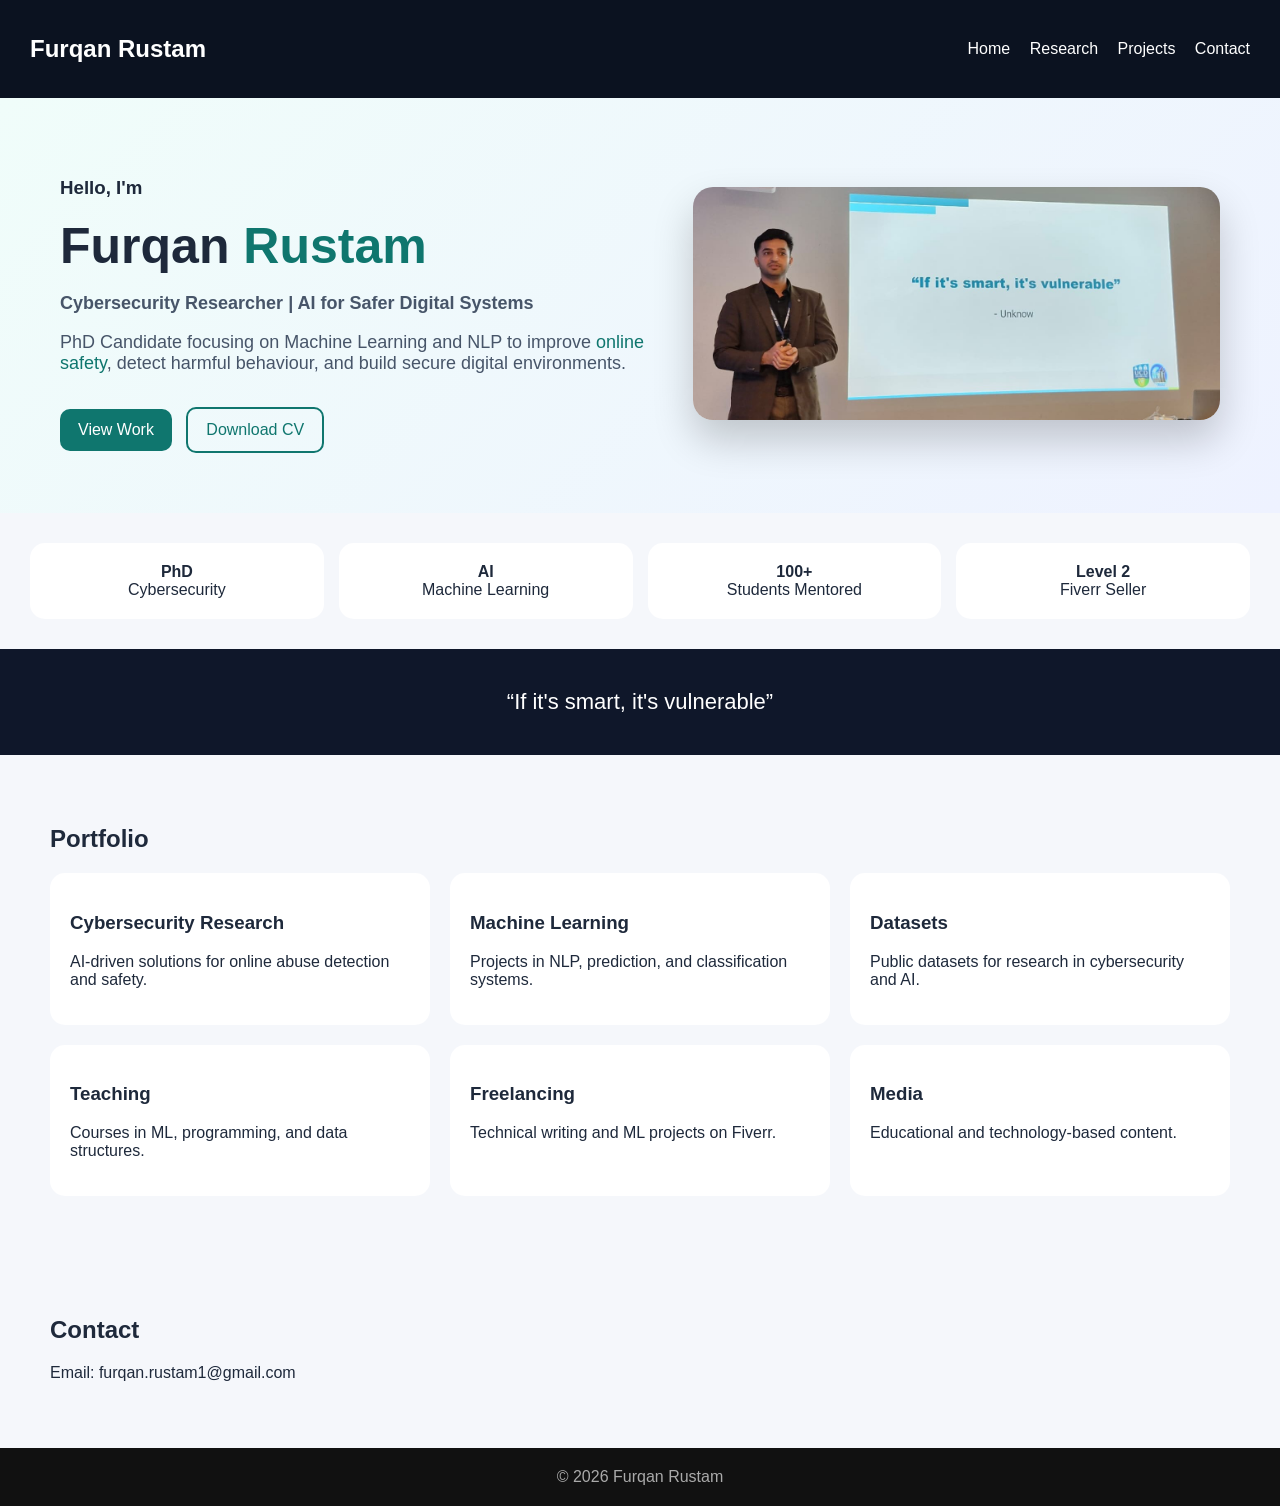
==== index.html @ b2044d2d "Update index.html" ====
<!DOCTYPE html>
<html lang="en">
<head>
<meta charset="UTF-8">
<meta name="viewport" content="width=device-width, initial-scale=1.0">
<title>Furqan Rustam | Cybersecurity Researcher</title>

<style>
:root {
  --dark:#0b1220;
  --primary:#0f766e;
  --secondary:#2563eb;
  --bg:#f5f7fb;
  --text:#1e293b;
}

body {
  margin:0;
  font-family: Arial, sans-serif;
  background:var(--bg);
  color:var(--text);
}

/* NAVBAR */
header {
  background:var(--dark);
  color:white;
  padding:15px 30px;
}

.nav {
  display:flex;
  justify-content:space-between;
  align-items:center;
}

.nav a {
  color:white;
  margin-left:15px;
  text-decoration:none;
}

/* HERO */
.hero {
  display:grid;
  grid-template-columns:1.2fr 1fr;
  align-items:center;
  padding:60px;
  background:linear-gradient(135deg,#f0fdfa,#eef2ff);
}

.hero h1 {
  font-size:50px;
  margin:10px 0;
}

.highlight {
  color:var(--primary);
}

.hero p {
  font-size:18px;
  color:#475569;
}

.btn {
  display:inline-block;
  padding:12px 18px;
  border-radius:10px;
  margin-top:15px;
  margin-right:10px;
}

.btn-primary {
  background:var(--primary);
  color:white;
}

.btn-outline {
  border:2px solid var(--primary);
  color:var(--primary);
}

/* IMAGE */
.hero img {
  width:100%;
  border-radius:20px;
  box-shadow:0 20px 40px rgba(0,0,0,0.2);
}

/* STATS */
.stats {
  display:grid;
  grid-template-columns:repeat(4,1fr);
  gap:15px;
  padding:30px;
}

.stat {
  background:white;
  padding:20px;
  border-radius:15px;
  text-align:center;
}

/* SECTION */
.section {
  padding:50px;
}

.card-grid {
  display:grid;
  grid-template-columns:repeat(3,1fr);
  gap:20px;
}

.card {
  background:white;
  padding:20px;
  border-radius:15px;
}

/* QUOTE */
.quote {
  background:#0f172a;
  color:white;
  padding:40px;
  text-align:center;
  font-size:22px;
}

/* FOOTER */
footer {
  text-align:center;
  padding:20px;
  background:#111;
  color:#aaa;
}

/* MOBILE */
@media(max-width:800px){
  .hero, .stats, .card-grid {
    grid-template-columns:1fr;
  }
}
</style>
</head>

<body>

<header>
  <div class="nav">
    <h2>Furqan Rustam</h2>
    <div>
      <a href="#">Home</a>
      <a href="#">Research</a>
      <a href="#">Projects</a>
      <a href="#">Contact</a>
    </div>
  </div>
</header>

<!-- HERO -->
<section class="hero">
  <div>
    <h3>Hello, I'm</h3>
    <h1>Furqan <span class="highlight">Rustam</span></h1>

    <p><b>Cybersecurity Researcher | AI for Safer Digital Systems</b></p>

    <p>
      PhD Candidate focusing on Machine Learning and NLP to improve
      <span class="highlight">online safety</span>, detect harmful behaviour,
      and build secure digital environments.
    </p>

    <a class="btn btn-primary">View Work</a>
    <a class="btn btn-outline">Download CV</a>
  </div>

  <div>
    <img src="profile.jpg">
  </div>
</section>

<!-- STATS -->
<section class="stats">
  <div class="stat"><b>PhD</b><br>Cybersecurity</div>
  <div class="stat"><b>AI</b><br>Machine Learning</div>
  <div class="stat"><b>100+</b><br>Students Mentored</div>
  <div class="stat"><b>Level 2</b><br>Fiverr Seller</div>
</section>

<!-- QUOTE -->
<section class="quote">
  “If it's smart, it's vulnerable”
</section>

<!-- PORTFOLIO -->
<section class="section">
  <h2>Portfolio</h2>

  <div class="card-grid">
    <div class="card">
      <h3>Cybersecurity Research</h3>
      <p>AI-driven solutions for online abuse detection and safety.</p>
    </div>

    <div class="card">
      <h3>Machine Learning</h3>
      <p>Projects in NLP, prediction, and classification systems.</p>
    </div>

    <div class="card">
      <h3>Datasets</h3>
      <p>Public datasets for research in cybersecurity and AI.</p>
    </div>

    <div class="card">
      <h3>Teaching</h3>
      <p>Courses in ML, programming, and data structures.</p>
    </div>

    <div class="card">
      <h3>Freelancing</h3>
      <p>Technical writing and ML projects on Fiverr.</p>
    </div>

    <div class="card">
      <h3>Media</h3>
      <p>Educational and technology-based content.</p>
    </div>
  </div>
</section>

<!-- CONTACT -->
<section class="section">
  <h2>Contact</h2>
  <p>Email: furqan.rustam1@gmail.com</p>
</section>

<footer>
© 2026 Furqan Rustam
</footer>

</body>
</html>
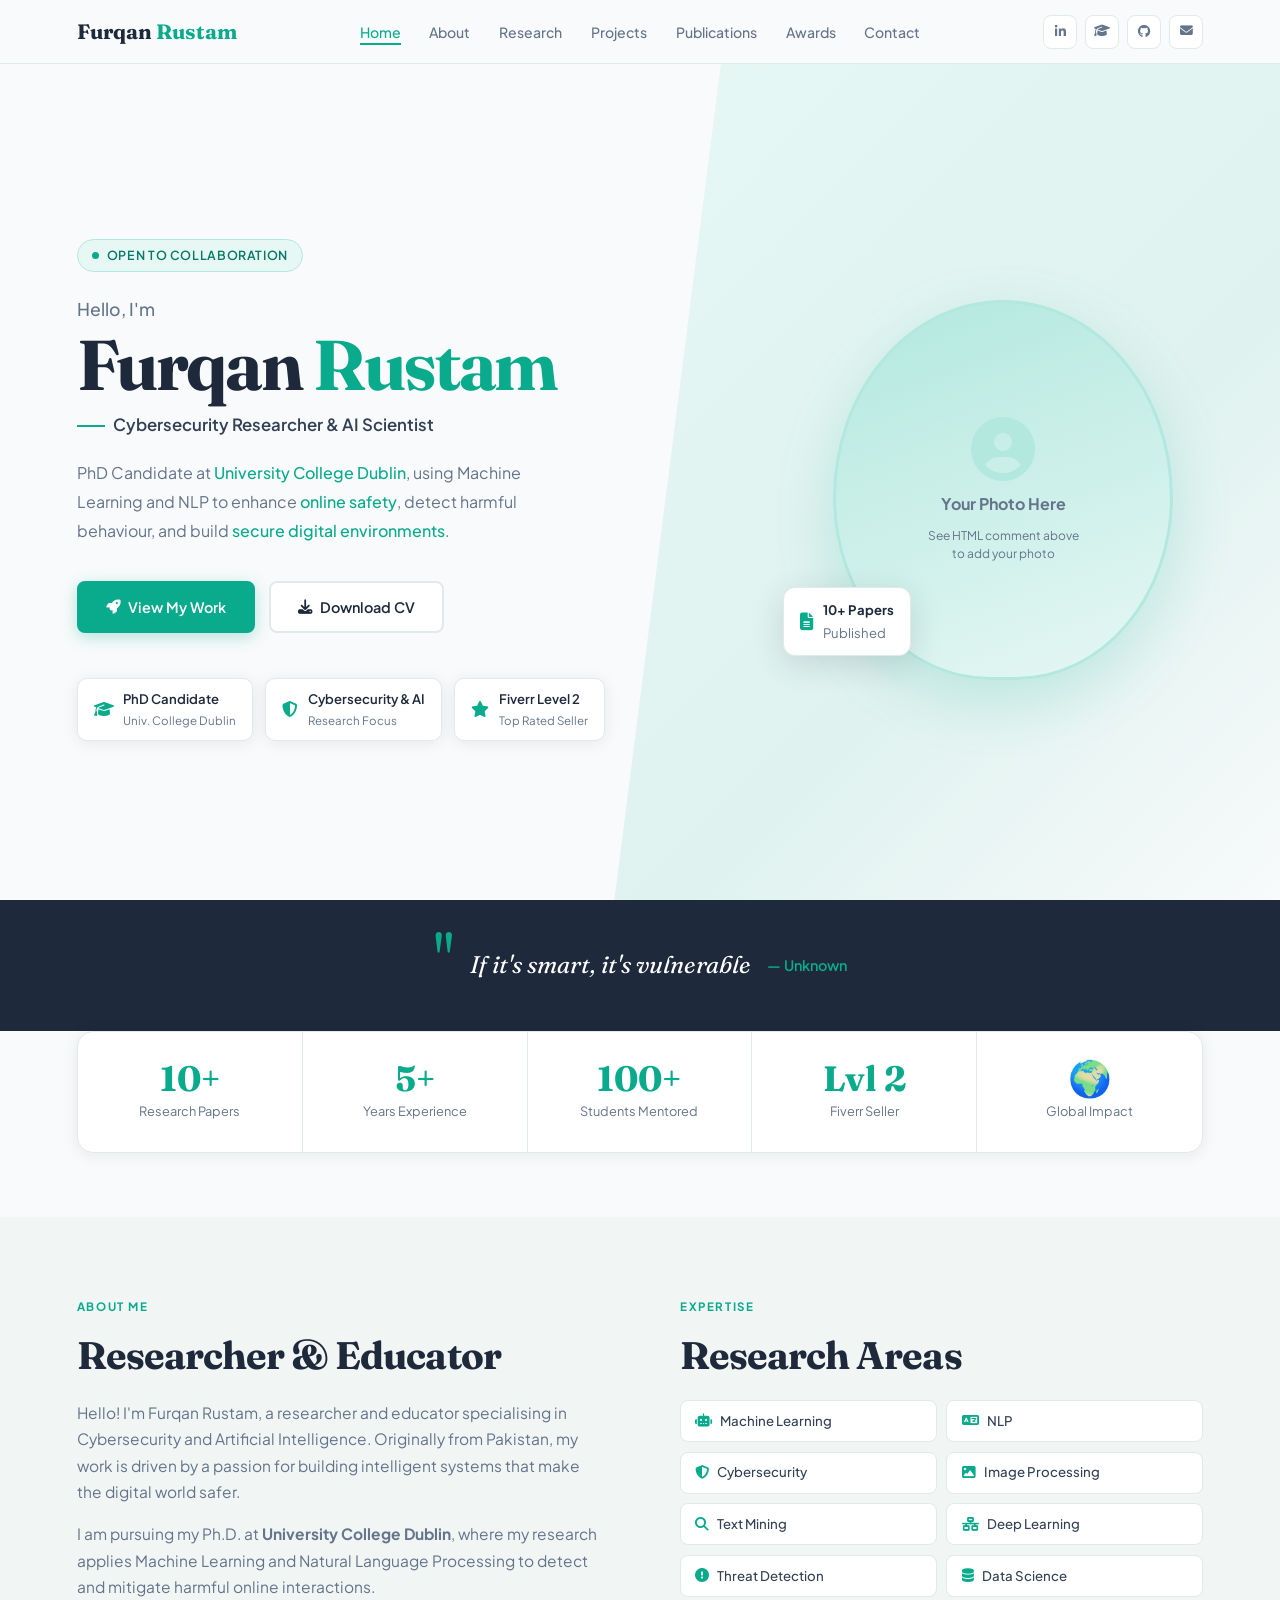
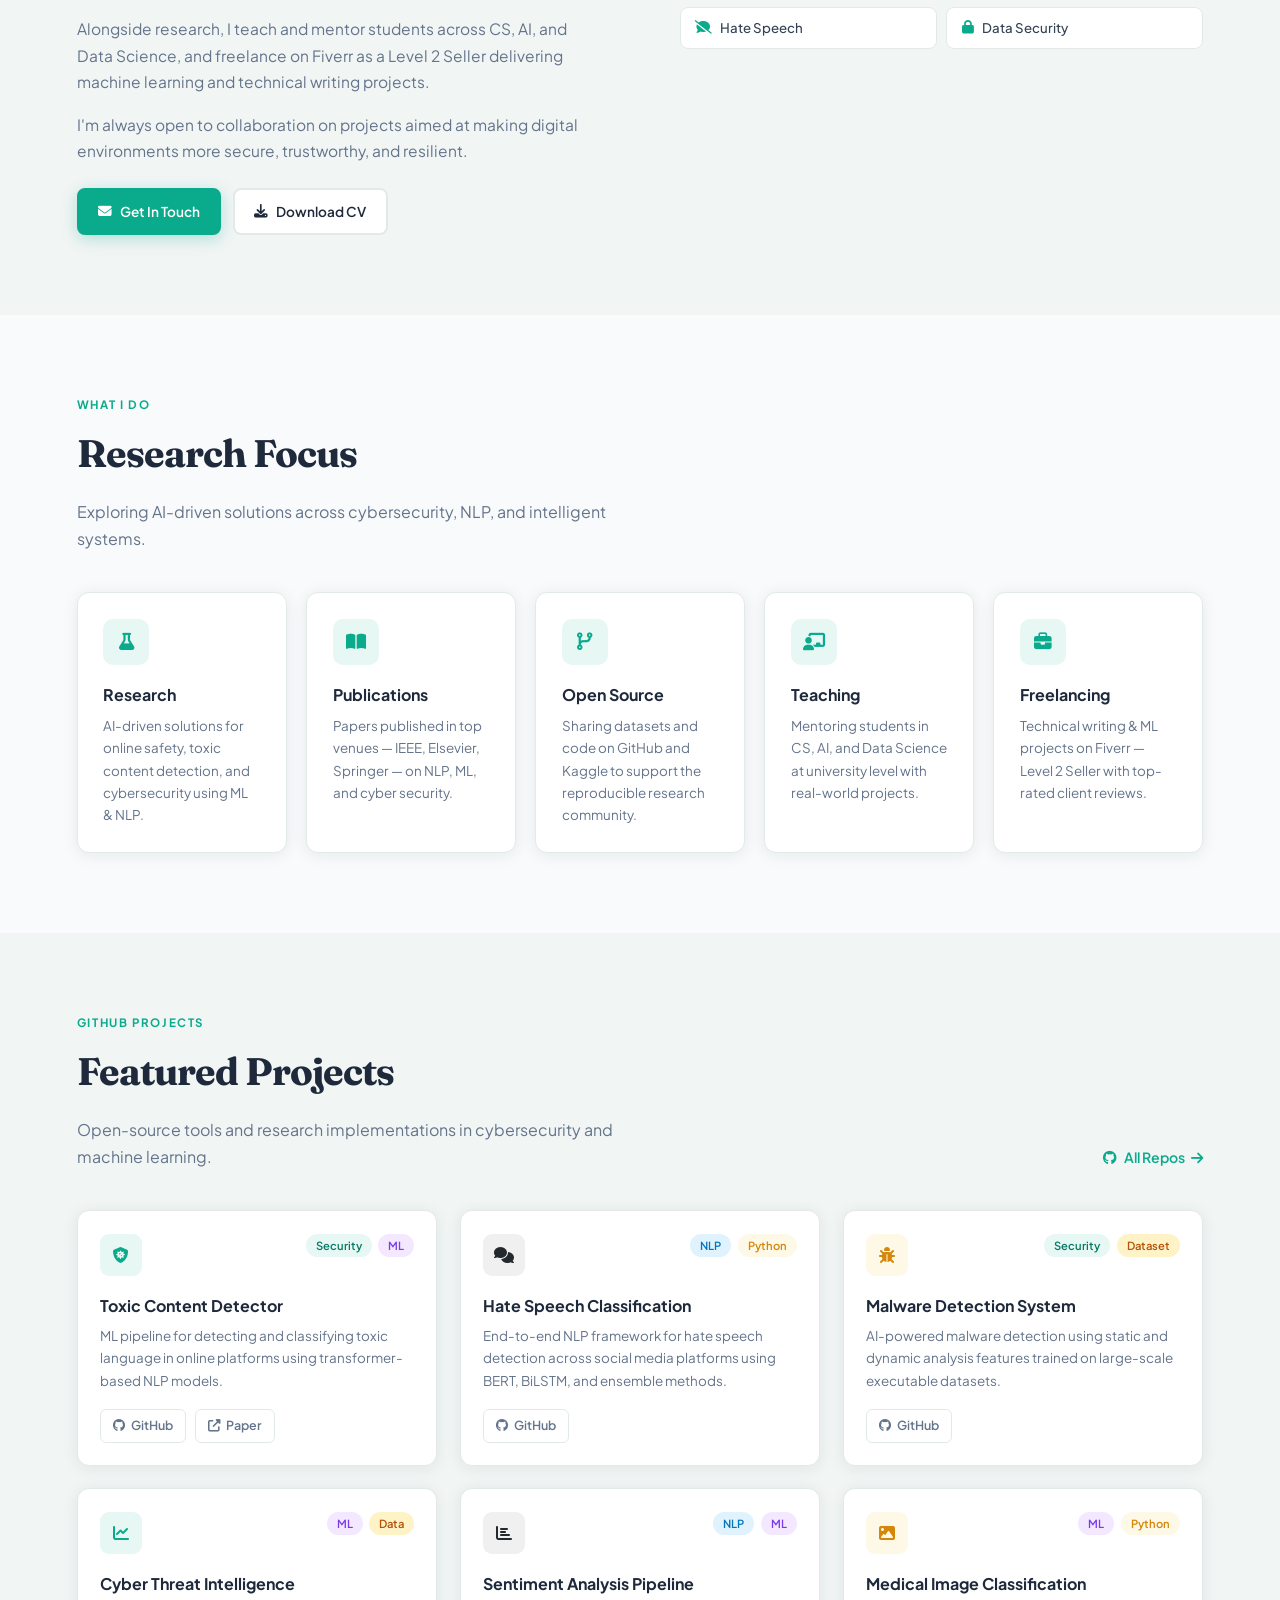
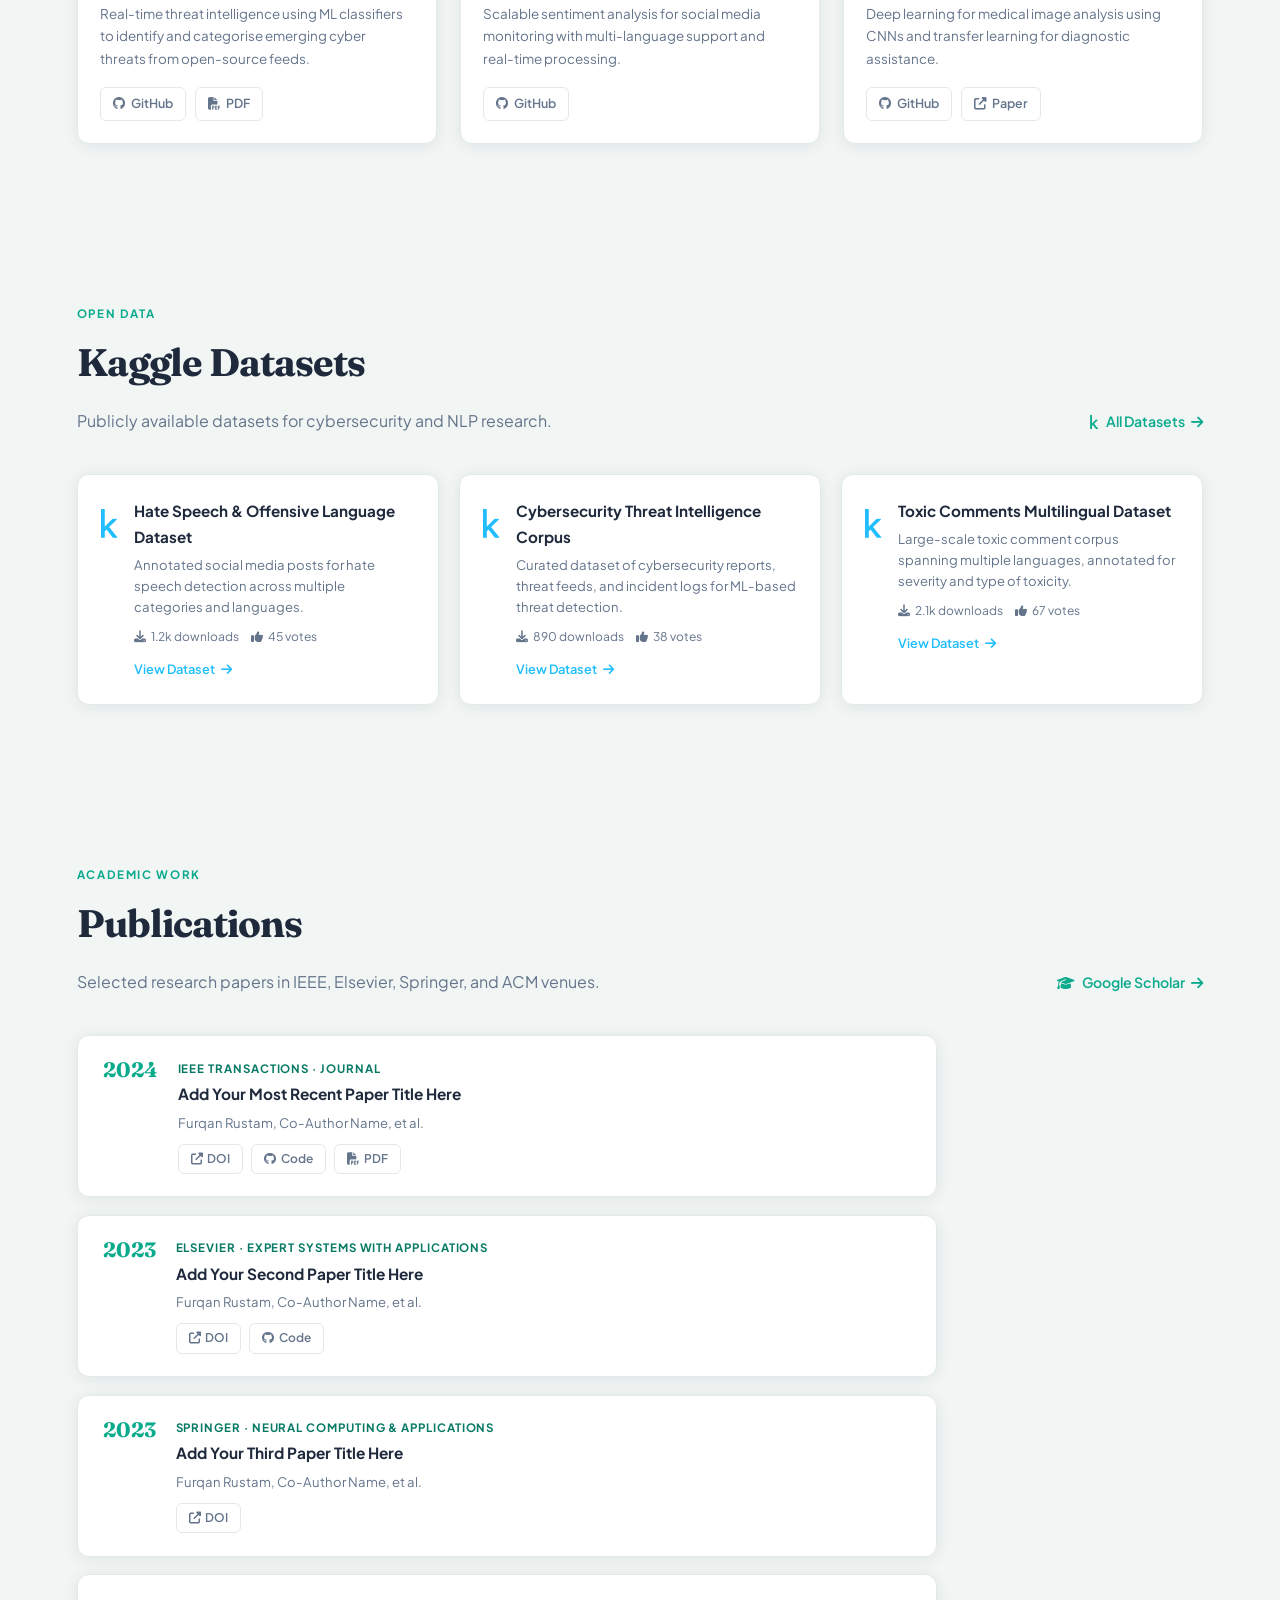
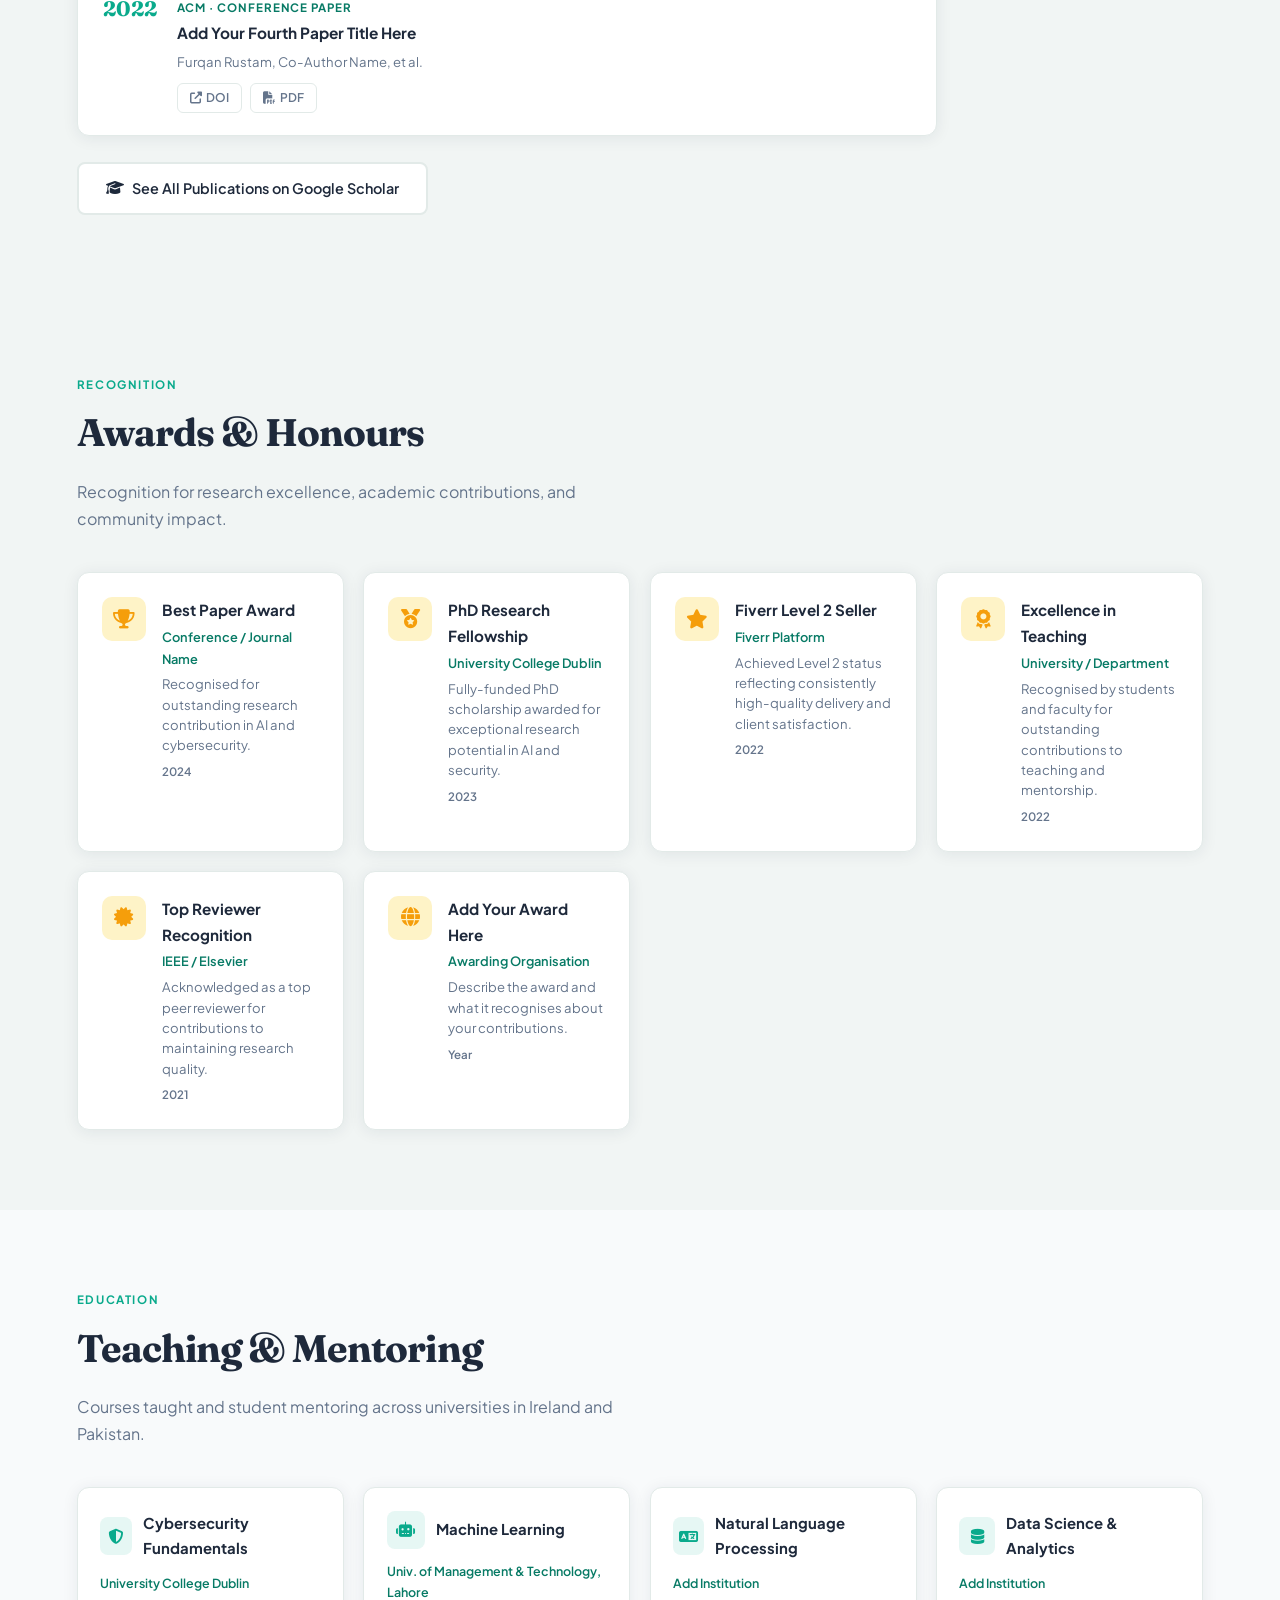
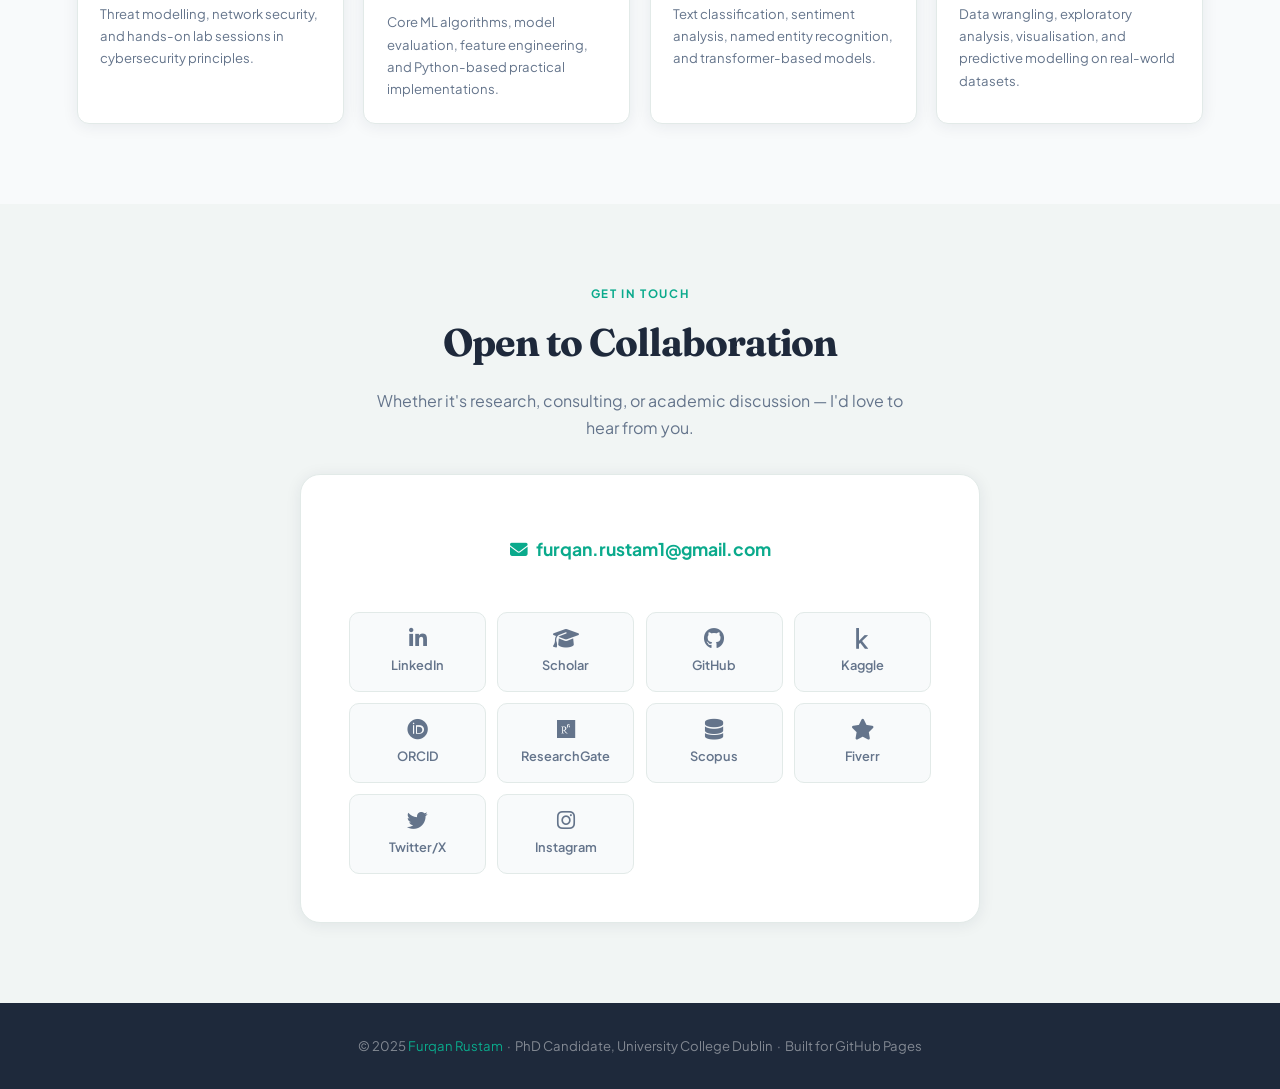
==== commit d88adb9d: "Add files via upload" ====
--- a/index.html
+++ b/index.html
@@ -1,247 +1,964 @@
 <!DOCTYPE html>
 <html lang="en">
 <head>
-<meta charset="UTF-8">
-<meta name="viewport" content="width=device-width, initial-scale=1.0">
-<title>Furqan Rustam | Cybersecurity Researcher</title>
-
-<style>
-:root {
-  --dark:#0b1220;
-  --primary:#0f766e;
-  --secondary:#2563eb;
-  --bg:#f5f7fb;
-  --text:#1e293b;
-}
-
-body {
-  margin:0;
-  font-family: Arial, sans-serif;
-  background:var(--bg);
-  color:var(--text);
-}
-
-/* NAVBAR */
-header {
-  background:var(--dark);
-  color:white;
-  padding:15px 30px;
-}
-
-.nav {
-  display:flex;
-  justify-content:space-between;
-  align-items:center;
-}
-
-.nav a {
-  color:white;
-  margin-left:15px;
-  text-decoration:none;
-}
-
-/* HERO */
-.hero {
-  display:grid;
-  grid-template-columns:1.2fr 1fr;
-  align-items:center;
-  padding:60px;
-  background:linear-gradient(135deg,#f0fdfa,#eef2ff);
-}
-
-.hero h1 {
-  font-size:50px;
-  margin:10px 0;
-}
-
-.highlight {
-  color:var(--primary);
-}
-
-.hero p {
-  font-size:18px;
-  color:#475569;
-}
-
-.btn {
-  display:inline-block;
-  padding:12px 18px;
-  border-radius:10px;
-  margin-top:15px;
-  margin-right:10px;
-}
-
-.btn-primary {
-  background:var(--primary);
-  color:white;
-}
-
-.btn-outline {
-  border:2px solid var(--primary);
-  color:var(--primary);
-}
-
-/* IMAGE */
-.hero img {
-  width:100%;
-  border-radius:20px;
-  box-shadow:0 20px 40px rgba(0,0,0,0.2);
-}
-
-/* STATS */
-.stats {
-  display:grid;
-  grid-template-columns:repeat(4,1fr);
-  gap:15px;
-  padding:30px;
-}
-
-.stat {
-  background:white;
-  padding:20px;
-  border-radius:15px;
-  text-align:center;
-}
-
-/* SECTION */
-.section {
-  padding:50px;
-}
-
-.card-grid {
-  display:grid;
-  grid-template-columns:repeat(3,1fr);
-  gap:20px;
-}
-
-.card {
-  background:white;
-  padding:20px;
-  border-radius:15px;
-}
-
-/* QUOTE */
-.quote {
-  background:#0f172a;
-  color:white;
-  padding:40px;
-  text-align:center;
-  font-size:22px;
-}
-
-/* FOOTER */
-footer {
-  text-align:center;
-  padding:20px;
-  background:#111;
-  color:#aaa;
-}
-
-/* MOBILE */
-@media(max-width:800px){
-  .hero, .stats, .card-grid {
-    grid-template-columns:1fr;
-  }
-}
-</style>
+  <meta charset="UTF-8" />
+  <meta name="viewport" content="width=device-width, initial-scale=1.0" />
+  <title>Furqan Rustam — Cybersecurity Researcher & AI Scientist</title>
+  <meta name="description" content="Furqan Rustam — PhD Candidate at University College Dublin. Cybersecurity Researcher using AI & NLP for safer digital systems." />
+  <link rel="preconnect" href="https://fonts.googleapis.com" />
+  <link rel="preconnect" href="https://fonts.gstatic.com" crossorigin />
+  <link href="https://fonts.googleapis.com/css2?family=Fraunces:ital,wght@0,400;0,600;0,700;1,400&family=Plus+Jakarta+Sans:wght@300;400;500;600;700&display=swap" rel="stylesheet" />
+  <link rel="stylesheet" href="https://cdnjs.cloudflare.com/ajax/libs/font-awesome/6.5.0/css/all.min.css" />
+
+  <style>
+    :root {
+      --teal:        #0aaa8c;
+      --teal-light:  #e6f7f4;
+      --teal-mid:    #b2e8de;
+      --teal-dark:   #077a65;
+      --slate:       #1e293b;
+      --slate-mid:   #334155;
+      --slate-light: #64748b;
+      --bg:          #f8fafb;
+      --bg-card:     #ffffff;
+      --bg-section:  #f1f5f4;
+      --border:      #e2eae8;
+      --text:        #1e293b;
+      --text-muted:  #64748b;
+      --radius:      12px;
+      --shadow:      0 2px 16px rgba(30,41,59,0.08);
+      --shadow-hover:0 8px 32px rgba(30,41,59,0.14);
+    }
+
+    *, *::before, *::after { box-sizing: border-box; margin: 0; padding: 0; }
+    html { scroll-behavior: smooth; }
+
+    body {
+      font-family: 'Plus Jakarta Sans', sans-serif;
+      background: var(--bg);
+      color: var(--text);
+      line-height: 1.7;
+      overflow-x: hidden;
+    }
+
+    /* NAV */
+    nav {
+      position: sticky; top: 0; z-index: 200;
+      height: 64px;
+      display: flex; align-items: center; justify-content: space-between;
+      padding: 0 6%;
+      background: rgba(248,250,251,0.95);
+      backdrop-filter: blur(14px);
+      border-bottom: 1px solid var(--border);
+    }
+    .nav-logo {
+      font-family: 'Fraunces', serif;
+      font-size: 1.3rem; font-weight: 700;
+      color: var(--slate); text-decoration: none;
+    }
+    .nav-logo span { color: var(--teal); }
+    .nav-links { display: flex; gap: 1.8rem; list-style: none; }
+    .nav-links a {
+      text-decoration: none; color: var(--text-muted);
+      font-size: 0.88rem; font-weight: 500;
+      transition: color .2s; position: relative; padding-bottom: 2px;
+    }
+    .nav-links a::after {
+      content: ''; position: absolute; bottom: -2px; left: 0;
+      width: 0; height: 2px; background: var(--teal); transition: width .25s;
+    }
+    .nav-links a:hover { color: var(--teal); }
+    .nav-links a:hover::after, .nav-links a.active::after { width: 100%; }
+    .nav-links a.active { color: var(--teal); }
+    .nav-icons { display: flex; gap: 0.5rem; }
+    .nav-icons a {
+      width: 34px; height: 34px; border-radius: 8px;
+      border: 1px solid var(--border); background: var(--bg-card);
+      display: grid; place-items: center;
+      color: var(--text-muted); text-decoration: none;
+      font-size: 0.8rem; transition: all .2s;
+    }
+    .nav-icons a:hover { border-color: var(--teal); color: var(--teal); background: var(--teal-light); }
+    .hamburger { display: none; cursor: pointer; font-size: 1.2rem; color: var(--slate); border: none; background: none; padding: 4px; }
+
+    /* HERO */
+    #home {
+      min-height: calc(100vh - 64px);
+      display: grid; grid-template-columns: 1fr 400px;
+      align-items: center; gap: 4rem;
+      padding: 4rem 6% 3rem;
+      position: relative; overflow: hidden;
+    }
+    .hero-bg-blob {
+      position: absolute; right: 0; top: 0;
+      width: 52%; height: 100%;
+      background: linear-gradient(135deg, var(--teal-light) 0%, #dff2ef 60%, var(--bg) 100%);
+      clip-path: polygon(16% 0, 100% 0, 100% 100%, 0 100%);
+      z-index: 0;
+    }
+    .hero-content { position: relative; z-index: 1; }
+    .hero-pill {
+      display: inline-flex; align-items: center; gap: 0.5rem;
+      padding: 5px 14px; border-radius: 100px;
+      background: var(--teal-light); border: 1px solid var(--teal-mid);
+      color: var(--teal-dark); font-size: 0.78rem; font-weight: 600;
+      letter-spacing: .05em; text-transform: uppercase; margin-bottom: 1.4rem;
+    }
+    .hero-pill-dot { width: 7px; height: 7px; border-radius: 50%; background: var(--teal); animation: pulse 2s infinite; }
+    @keyframes pulse { 0%,100%{opacity:1;transform:scale(1)} 50%{opacity:.5;transform:scale(1.4)} }
+    .hero-greeting { color: var(--text-muted); font-size: 1.1rem; font-weight: 500; margin-bottom: 0.2rem; }
+    .hero-name {
+      font-family: 'Fraunces', serif;
+      font-size: clamp(3rem, 5.5vw, 5rem);
+      font-weight: 700; line-height: 1.05;
+      color: var(--slate); letter-spacing: -0.03em; margin-bottom: 0.6rem;
+    }
+    .hero-name em { color: var(--teal); font-style: normal; }
+    .hero-role {
+      font-size: 1.05rem; font-weight: 600; color: var(--slate-mid); margin-bottom: 1.2rem;
+      display: flex; align-items: center; gap: 0.5rem;
+    }
+    .hero-role::before { content: ''; width: 28px; height: 2px; background: var(--teal); display: block; }
+    .hero-desc { font-size: 1rem; color: var(--text-muted); max-width: 480px; margin-bottom: 2.2rem; line-height: 1.8; }
+    .hero-desc a { color: var(--teal); text-decoration: none; font-weight: 500; }
+    .hero-btns { display: flex; gap: 0.85rem; flex-wrap: wrap; margin-bottom: 2.8rem; }
+
+    .btn-primary {
+      display: inline-flex; align-items: center; gap: 0.5rem;
+      padding: 0.75rem 1.7rem; background: var(--teal); color: #fff;
+      border-radius: 8px; font-weight: 600; font-size: 0.9rem;
+      text-decoration: none; border: 2px solid var(--teal);
+      transition: all .2s; box-shadow: 0 4px 16px rgba(10,170,140,0.28);
+    }
+    .btn-primary:hover { background: var(--teal-dark); border-color: var(--teal-dark); transform: translateY(-2px); }
+    .btn-outline {
+      display: inline-flex; align-items: center; gap: 0.5rem;
+      padding: 0.75rem 1.7rem; border: 2px solid var(--border);
+      color: var(--slate); border-radius: 8px; font-weight: 600; font-size: 0.9rem;
+      text-decoration: none; background: var(--bg-card); transition: all .2s;
+    }
+    .btn-outline:hover { border-color: var(--teal); color: var(--teal); transform: translateY(-2px); }
+
+    .hero-badges { display: flex; flex-wrap: wrap; gap: 0.75rem; }
+    .badge {
+      display: flex; align-items: center; gap: 0.6rem;
+      padding: 0.6rem 1rem; background: var(--bg-card);
+      border: 1px solid var(--border); border-radius: 10px;
+      box-shadow: var(--shadow); font-size: 0.82rem;
+    }
+    .badge i { color: var(--teal); font-size: 1rem; }
+    .badge-val { font-weight: 600; color: var(--slate); }
+    .badge-lbl { color: var(--text-muted); font-size: 0.72rem; }
+
+    .hero-img-wrap { position: relative; z-index: 1; display: flex; justify-content: center; align-items: flex-end; }
+    .hero-img-frame {
+      width: 340px; height: 380px;
+      border-radius: 50% 50% 46% 46% / 52% 52% 48% 48%;
+      background: linear-gradient(160deg, var(--teal-mid) 0%, var(--teal-light) 100%);
+      border: 3px solid var(--teal-mid); overflow: hidden;
+      display: flex; align-items: center; justify-content: center;
+      box-shadow: 0 20px 60px rgba(10,170,140,0.18);
+    }
+    .hero-img-frame img { width: 100%; height: 100%; object-fit: cover; object-position: top; }
+    .photo-ph { display: flex; flex-direction: column; align-items: center; gap: 0.6rem; color: var(--text-muted); text-align: center; padding: 1rem; }
+    .photo-ph i { font-size: 4rem; color: var(--teal-mid); }
+    .photo-ph small { font-size: 0.75rem; line-height: 1.5; }
+    .hero-float-card {
+      position: absolute; bottom: 24px; left: -20px;
+      background: var(--bg-card); border: 1px solid var(--border);
+      border-radius: 12px; padding: 0.7rem 1rem;
+      box-shadow: var(--shadow-hover);
+      display: flex; align-items: center; gap: 0.6rem; font-size: 0.82rem;
+    }
+    .hero-float-card i { color: var(--teal); font-size: 1.1rem; }
+    .fc-val { font-weight: 700; color: var(--slate); }
+    .fc-lbl { color: var(--text-muted); }
+
+    /* SECTION COMMON */
+    section { padding: 5rem 6%; }
+    .sec-label { font-size: 0.72rem; font-weight: 700; letter-spacing: .14em; text-transform: uppercase; color: var(--teal); margin-bottom: 0.4rem; }
+    .sec-title { font-family: 'Fraunces', serif; font-size: clamp(1.8rem,3vw,2.6rem); font-weight: 700; color: var(--slate); letter-spacing: -0.025em; margin-bottom: 0.75rem; }
+    .sec-sub { color: var(--text-muted); font-size: 1rem; max-width: 560px; margin-bottom: 2.5rem; }
+    .sec-header-row { display: flex; align-items: flex-end; justify-content: space-between; flex-wrap: wrap; gap: 1rem; margin-bottom: 2.5rem; }
+    .sec-header-row .sec-sub { margin-bottom: 0; }
+    .see-all {
+      display: inline-flex; align-items: center; gap: 0.4rem;
+      color: var(--teal); font-size: 0.88rem; font-weight: 600;
+      text-decoration: none; white-space: nowrap; transition: gap .2s;
+    }
+    .see-all:hover { gap: 0.7rem; }
+
+    /* QUOTE */
+    .quote-banner {
+      background: var(--slate); color: #fff;
+      padding: 2.5rem 6%; text-align: center;
+      display: flex; align-items: center; justify-content: center; gap: 1rem; flex-wrap: wrap;
+    }
+    .q-mark { font-family: 'Fraunces', serif; font-size: 4rem; color: var(--teal); line-height: 1; margin-top: -0.8rem; }
+    .q-text { font-family: 'Fraunces', serif; font-size: clamp(1.1rem,2vw,1.5rem); font-style: italic; }
+    .q-attr { color: var(--teal); font-size: 0.9rem; font-weight: 600; }
+
+    /* STATS */
+    .stats-wrap { padding: 0 6% 4rem; }
+    .stats-bar {
+      display: grid; grid-template-columns: repeat(5,1fr);
+      background: var(--bg-card); border: 1px solid var(--border);
+      border-radius: 16px; overflow: hidden; box-shadow: var(--shadow);
+    }
+    .stat { padding: 1.8rem 1.2rem; text-align: center; border-right: 1px solid var(--border); }
+    .stat:last-child { border-right: none; }
+    .stat-num { font-family: 'Fraunces', serif; font-size: 2.2rem; font-weight: 700; color: var(--teal); line-height: 1; }
+    .stat-lbl { font-size: 0.8rem; color: var(--text-muted); margin-top: 0.3rem; }
+
+    /* ABOUT */
+    #about { background: var(--bg-section); }
+    .about-grid { display: grid; grid-template-columns: 1fr 1fr; gap: 5rem; align-items: start; }
+    .about-text p { color: var(--text-muted); margin-bottom: 1rem; font-size: 0.97rem; }
+    .expertise-grid { display: grid; grid-template-columns: 1fr 1fr; gap: 0.6rem; margin-top: 0.5rem; }
+    .chip {
+      display: flex; align-items: center; gap: 0.5rem;
+      padding: 0.55rem 0.9rem; background: var(--bg-card);
+      border: 1px solid var(--border); border-radius: 8px;
+      font-size: 0.83rem; color: var(--slate-mid); font-weight: 500; transition: all .2s;
+    }
+    .chip:hover { border-color: var(--teal); color: var(--teal); background: var(--teal-light); }
+    .chip i { color: var(--teal); font-size: 0.85rem; }
+
+    /* FOCUS CARDS */
+    .focus-grid { display: grid; grid-template-columns: repeat(auto-fit,minmax(200px,1fr)); gap: 1.2rem; }
+    .focus-card {
+      background: var(--bg-card); border: 1px solid var(--border);
+      border-radius: var(--radius); padding: 1.6rem;
+      transition: all .25s; box-shadow: var(--shadow);
+    }
+    .focus-card:hover { border-color: var(--teal); transform: translateY(-5px); box-shadow: var(--shadow-hover); }
+    .fc-icon { width: 46px; height: 46px; border-radius: 10px; background: var(--teal-light); display: grid; place-items: center; color: var(--teal); font-size: 1.1rem; margin-bottom: 1rem; }
+    .focus-card h3 { font-size: 1rem; font-weight: 700; color: var(--slate); margin-bottom: 0.45rem; }
+    .focus-card p { font-size: 0.84rem; color: var(--text-muted); line-height: 1.65; }
+
+    /* PROJECTS */
+    #projects { background: var(--bg-section); }
+    .projects-grid { display: grid; grid-template-columns: repeat(auto-fit,minmax(300px,1fr)); gap: 1.4rem; }
+    .proj-card {
+      background: var(--bg-card); border: 1px solid var(--border);
+      border-radius: var(--radius); overflow: hidden;
+      box-shadow: var(--shadow); transition: all .25s; display: flex; flex-direction: column;
+    }
+    .proj-card:hover { border-color: var(--teal); transform: translateY(-5px); box-shadow: var(--shadow-hover); }
+    .proj-top { padding: 1.4rem 1.4rem 0; display: flex; align-items: flex-start; justify-content: space-between; gap: 1rem; }
+    .proj-icon { width: 42px; height: 42px; border-radius: 9px; display: grid; place-items: center; font-size: 1rem; flex-shrink: 0; }
+    .proj-icon.gh { background: #f0f0f0; color: #24292e; }
+    .proj-icon.kg { background: #e8f4ff; color: #20beff; }
+    .proj-icon.py { background: #fef9e7; color: #d4870a; }
+    .proj-icon.sec { background: var(--teal-light); color: var(--teal); }
+    .proj-tags { display: flex; gap: 0.4rem; flex-wrap: wrap; }
+    .proj-tag { padding: 2px 10px; border-radius: 100px; font-size: 0.7rem; font-weight: 600; }
+    .tag-ml { background: #f3e8ff; color: #7c3aed; }
+    .tag-nlp { background: #e0f2fe; color: #0277bd; }
+    .tag-sec { background: var(--teal-light); color: var(--teal-dark); }
+    .tag-data { background: #fef3c7; color: #b45309; }
+    .tag-py { background: #fef9e7; color: #d4870a; }
+    .proj-body { padding: 1rem 1.4rem 1.4rem; flex: 1; display: flex; flex-direction: column; }
+    .proj-body h3 { font-size: 1rem; font-weight: 700; color: var(--slate); margin-bottom: 0.4rem; }
+    .proj-body p { font-size: 0.84rem; color: var(--text-muted); line-height: 1.65; flex: 1; }
+    .proj-links { display: flex; gap: 0.6rem; margin-top: 1.1rem; }
+    .proj-link {
+      display: inline-flex; align-items: center; gap: 0.35rem;
+      padding: 5px 12px; border: 1px solid var(--border);
+      border-radius: 6px; font-size: 0.78rem; font-weight: 600;
+      color: var(--text-muted); text-decoration: none; transition: all .2s;
+    }
+    .proj-link:hover { border-color: var(--teal); color: var(--teal); background: var(--teal-light); }
+
+    /* KAGGLE */
+    .kaggle-grid { display: grid; grid-template-columns: repeat(auto-fit,minmax(280px,1fr)); gap: 1.2rem; }
+    .kag-card {
+      background: var(--bg-card); border: 1px solid var(--border);
+      border-radius: var(--radius); padding: 1.4rem;
+      box-shadow: var(--shadow); transition: all .25s; display: flex; gap: 1rem; align-items: flex-start;
+    }
+    .kag-card:hover { border-color: #20beff; transform: translateY(-4px); box-shadow: var(--shadow-hover); }
+    .kag-icon { font-size: 1.8rem; flex-shrink: 0; color: #20beff; }
+    .kag-card h3 { font-size: 0.95rem; font-weight: 700; color: var(--slate); margin-bottom: 0.3rem; }
+    .kag-card p { font-size: 0.82rem; color: var(--text-muted); line-height: 1.6; }
+    .kag-meta { display: flex; gap: 0.75rem; margin-top: 0.6rem; font-size: 0.75rem; color: var(--text-muted); }
+    .kag-meta span { display: flex; align-items: center; gap: 0.3rem; }
+    .kag-link { display: inline-flex; align-items: center; gap: 0.35rem; margin-top: 0.75rem; color: #20beff; font-size: 0.8rem; font-weight: 600; text-decoration: none; transition: gap .2s; }
+    .kag-link:hover { gap: 0.6rem; }
+
+    /* PUBLICATIONS */
+    #publications { background: var(--bg-section); }
+    .pub-list { display: flex; flex-direction: column; gap: 1.1rem; max-width: 860px; }
+    .pub-card {
+      background: var(--bg-card); border: 1px solid var(--border);
+      border-radius: var(--radius); padding: 1.4rem 1.6rem;
+      box-shadow: var(--shadow); transition: border-color .2s; display: flex; gap: 1.2rem; align-items: flex-start;
+    }
+    .pub-card:hover { border-color: var(--teal); }
+    .pub-year { font-family: 'Fraunces', serif; font-size: 1.3rem; font-weight: 700; color: var(--teal); min-width: 48px; text-align: center; line-height: 1; padding-top: 0.1rem; }
+    .pub-body { flex: 1; }
+    .pub-venue { font-size: 0.72rem; font-weight: 700; letter-spacing: .08em; text-transform: uppercase; color: var(--teal-dark); margin-bottom: 0.3rem; }
+    .pub-title { font-weight: 700; color: var(--slate); font-size: 0.96rem; margin-bottom: 0.4rem; line-height: 1.45; }
+    .pub-authors { font-size: 0.82rem; color: var(--text-muted); margin-bottom: 0.6rem; }
+    .pub-links { display: flex; gap: 0.5rem; flex-wrap: wrap; }
+    .pub-btn {
+      display: inline-flex; align-items: center; gap: 0.3rem;
+      padding: 4px 12px; border: 1px solid var(--border);
+      border-radius: 6px; font-size: 0.75rem; font-weight: 600;
+      color: var(--text-muted); text-decoration: none; transition: all .2s;
+    }
+    .pub-btn:hover { border-color: var(--teal); color: var(--teal); background: var(--teal-light); }
+
+    /* AWARDS */
+    .awards-grid { display: grid; grid-template-columns: repeat(auto-fit,minmax(260px,1fr)); gap: 1.2rem; }
+    .award-card {
+      background: var(--bg-card); border: 1px solid var(--border);
+      border-radius: var(--radius); padding: 1.5rem;
+      box-shadow: var(--shadow); transition: all .25s; display: flex; gap: 1rem; align-items: flex-start;
+    }
+    .award-card:hover { border-color: #f59e0b; transform: translateY(-4px); box-shadow: var(--shadow-hover); }
+    .award-icon { width: 44px; height: 44px; border-radius: 10px; background: #fef3c7; display: grid; place-items: center; font-size: 1.2rem; color: #f59e0b; flex-shrink: 0; }
+    .award-card h3 { font-size: 0.95rem; font-weight: 700; color: var(--slate); margin-bottom: 0.25rem; }
+    .award-org { font-size: 0.8rem; color: var(--teal-dark); font-weight: 600; margin-bottom: 0.25rem; }
+    .award-card p { font-size: 0.82rem; color: var(--text-muted); line-height: 1.55; }
+    .award-year { font-size: 0.72rem; color: var(--text-muted); margin-top: 0.4rem; font-weight: 600; }
+
+    /* TEACHING */
+    #teaching { background: var(--bg); }
+    .teaching-grid { display: grid; grid-template-columns: repeat(auto-fit,minmax(250px,1fr)); gap: 1.2rem; }
+    .teach-card { background: var(--bg-card); border: 1px solid var(--border); border-radius: var(--radius); padding: 1.4rem; box-shadow: var(--shadow); transition: all .25s; }
+    .teach-card:hover { border-color: var(--teal); transform: translateY(-4px); }
+    .tc-top { display: flex; align-items: center; gap: 0.7rem; margin-bottom: 0.75rem; }
+    .tc-icon { width: 38px; height: 38px; border-radius: 8px; background: var(--teal-light); display: grid; place-items: center; color: var(--teal); font-size: 0.95rem; }
+    .teach-card h3 { font-size: 0.93rem; font-weight: 700; color: var(--slate); }
+    .tc-inst { font-size: 0.78rem; color: var(--teal-dark); font-weight: 600; margin-bottom: 0.5rem; }
+    .teach-card p { font-size: 0.82rem; color: var(--text-muted); }
+
+    /* CONTACT */
+    #contact { background: var(--bg-section); text-align: center; }
+    .contact-inner { max-width: 680px; margin: 0 auto; }
+    .contact-card { background: var(--bg-card); border: 1px solid var(--border); border-radius: 20px; padding: 3rem; box-shadow: var(--shadow); margin-top: 2rem; }
+    .contact-email { display: inline-flex; align-items: center; gap: 0.5rem; font-size: 1.1rem; font-weight: 700; color: var(--teal); text-decoration: none; margin: 0.75rem 0 1.5rem; }
+    .contact-grid { display: grid; grid-template-columns: repeat(auto-fit,minmax(120px,1fr)); gap: 0.7rem; margin-top: 1.5rem; }
+    .c-link {
+      display: flex; flex-direction: column; align-items: center; gap: 0.4rem;
+      padding: 0.9rem 0.5rem; border: 1px solid var(--border);
+      border-radius: 10px; color: var(--text-muted); text-decoration: none;
+      font-size: 0.8rem; font-weight: 600; background: var(--bg); transition: all .2s;
+    }
+    .c-link i { font-size: 1.3rem; }
+    .c-link:hover { border-color: var(--teal); color: var(--teal); background: var(--teal-light); }
+
+    /* FOOTER */
+    footer { background: var(--slate); color: rgba(255,255,255,0.45); padding: 2rem 6%; text-align: center; font-size: 0.82rem; }
+    footer a { color: var(--teal); text-decoration: none; }
+
+    /* FADE IN */
+    .fi { opacity: 0; transform: translateY(24px); transition: opacity .65s ease, transform .65s ease; }
+    .fi.show { opacity: 1; transform: none; }
+    .fi-d1 { transition-delay: .12s; }
+    .fi-d2 { transition-delay: .22s; }
+
+    /* RESPONSIVE */
+    @media (max-width: 960px) {
+      #home { grid-template-columns: 1fr; padding: 3rem 6% 5rem; }
+      .hero-bg-blob { display: none; }
+      .hero-img-wrap { order: -1; }
+      .hero-img-frame { width: 260px; height: 290px; }
+      .hero-float-card { left: 50%; transform: translateX(-50%); bottom: -16px; white-space: nowrap; }
+      .hero-content { text-align: center; }
+      .hero-role { justify-content: center; }
+      .hero-desc { margin: 0 auto 2rem; }
+      .hero-btns { justify-content: center; }
+      .hero-badges { justify-content: center; }
+      .about-grid { grid-template-columns: 1fr; gap: 2.5rem; }
+      .stats-bar { grid-template-columns: repeat(3,1fr); }
+      .stat:nth-child(3) { border-right: none; }
+      .nav-links { display: none; }
+      .hamburger { display: block; }
+    }
+    @media (max-width: 600px) {
+      .stats-bar { grid-template-columns: 1fr 1fr; }
+      .stat:nth-child(2) { border-right: none; }
+      .stat:nth-child(n+3) { border-top: 1px solid var(--border); border-right: 1px solid var(--border); }
+      .stat:nth-child(4) { border-right: none; }
+    }
+
+    /* MOBILE NAV */
+    .mobile-nav {
+      display: none; position: fixed; top: 64px; left: 0; right: 0; z-index: 199;
+      background: var(--bg-card); border-bottom: 1px solid var(--border);
+      padding: 1.5rem 6%; flex-direction: column; gap: 1rem; box-shadow: 0 8px 24px rgba(0,0,0,.08);
+    }
+    .mobile-nav.open { display: flex; }
+    .mobile-nav a { color: var(--slate); text-decoration: none; font-weight: 600; font-size: 1rem; padding: 0.2rem 0; }
+    .mobile-nav a:hover { color: var(--teal); }
+  </style>
 </head>
-
 <body>
 
-<header>
-  <div class="nav">
-    <h2>Furqan Rustam</h2>
+<!-- NAV -->
+<nav>
+  <a class="nav-logo" href="#home">Furqan <span>Rustam</span></a>
+  <ul class="nav-links">
+    <li><a href="#home" class="active">Home</a></li>
+    <li><a href="#about">About</a></li>
+    <li><a href="#research">Research</a></li>
+    <li><a href="#projects">Projects</a></li>
+    <li><a href="#publications">Publications</a></li>
+    <li><a href="#awards">Awards</a></li>
+    <li><a href="#contact">Contact</a></li>
+  </ul>
+  <div class="nav-icons">
+    <a href="https://www.linkedin.com/in/ch-furqan-rustam-44963b136/" target="_blank" title="LinkedIn"><i class="fab fa-linkedin-in"></i></a>
+    <a href="https://scholar.google.com/citations?user=B_dGtHQAAAAJ" target="_blank" title="Scholar"><i class="fas fa-graduation-cap"></i></a>
+    <a href="https://github.com/YOUR_GITHUB" target="_blank" title="GitHub"><i class="fab fa-github"></i></a>
+    <a href="mailto:furqan.rustam1@gmail.com" title="Email"><i class="fas fa-envelope"></i></a>
+  </div>
+  <button class="hamburger" onclick="toggleMenu()" aria-label="Menu"><i class="fas fa-bars"></i></button>
+</nav>
+
+<div class="mobile-nav" id="mobileNav">
+  <a href="#home" onclick="closeMenu()">Home</a>
+  <a href="#about" onclick="closeMenu()">About</a>
+  <a href="#research" onclick="closeMenu()">Research</a>
+  <a href="#projects" onclick="closeMenu()">Projects</a>
+  <a href="#publications" onclick="closeMenu()">Publications</a>
+  <a href="#awards" onclick="closeMenu()">Awards</a>
+  <a href="#contact" onclick="closeMenu()">Contact</a>
+</div>
+
+<!-- HERO -->
+<section id="home">
+  <div class="hero-bg-blob"></div>
+  <div class="hero-content">
+    <div class="hero-pill"><span class="hero-pill-dot"></span> Open to Collaboration</div>
+    <p class="hero-greeting">Hello, I'm</p>
+    <h1 class="hero-name">Furqan <em>Rustam</em></h1>
+    <p class="hero-role">Cybersecurity Researcher &amp; AI Scientist</p>
+    <p class="hero-desc">
+      PhD Candidate at <a href="https://www.ucd.ie/" target="_blank">University College Dublin</a>,
+      using Machine Learning and NLP to enhance <a href="#research">online safety</a>,
+      detect harmful behaviour, and build <a href="#research">secure digital environments</a>.
+    </p>
+    <div class="hero-btns">
+      <a href="#projects" class="btn-primary"><i class="fas fa-rocket"></i> View My Work</a>
+      <a href="#" class="btn-outline"><i class="fas fa-download"></i> Download CV</a>
+      <!-- Change # above to "cv.pdf" once you add your CV file -->
+    </div>
+    <div class="hero-badges">
+      <div class="badge"><i class="fas fa-graduation-cap"></i><div><div class="badge-val">PhD Candidate</div><div class="badge-lbl">Univ. College Dublin</div></div></div>
+      <div class="badge"><i class="fas fa-shield-alt"></i><div><div class="badge-val">Cybersecurity &amp; AI</div><div class="badge-lbl">Research Focus</div></div></div>
+      <div class="badge"><i class="fas fa-star"></i><div><div class="badge-val">Fiverr Level 2</div><div class="badge-lbl">Top Rated Seller</div></div></div>
+    </div>
+  </div>
+
+  <div class="hero-img-wrap">
+    <div class="hero-img-frame">
+      <!--
+        ADD YOUR PHOTO:
+        1. Save your photo as photo.jpg in the same folder as index.html
+        2. Delete the <div class="photo-ph">...</div> block below
+        3. Replace it with: <img src="photo.jpg" alt="Furqan Rustam" />
+      -->
+      <div class="photo-ph">
+        <i class="fas fa-user-circle"></i>
+        <strong>Your Photo Here</strong>
+        <small>See HTML comment above<br>to add your photo</small>
+      </div>
+    </div>
+    <div class="hero-float-card">
+      <i class="fas fa-file-alt"></i>
+      <div><div class="fc-val">10+ Papers</div><div class="fc-lbl">Published</div></div>
+    </div>
+  </div>
+</section>
+
+<!-- QUOTE -->
+<div class="quote-banner">
+  <span class="q-mark">"</span>
+  <span class="q-text">If it's smart, it's vulnerable</span>
+  <span class="q-attr">&mdash; Unknown</span>
+</div>
+
+<!-- STATS -->
+<div class="stats-wrap fi">
+  <div class="stats-bar">
+    <div class="stat"><div class="stat-num">10+</div><div class="stat-lbl">Research Papers</div></div>
+    <div class="stat"><div class="stat-num">5+</div><div class="stat-lbl">Years Experience</div></div>
+    <div class="stat"><div class="stat-num">100+</div><div class="stat-lbl">Students Mentored</div></div>
+    <div class="stat"><div class="stat-num">Lvl 2</div><div class="stat-lbl">Fiverr Seller</div></div>
+    <div class="stat"><div class="stat-num">🌍</div><div class="stat-lbl">Global Impact</div></div>
+  </div>
+</div>
+
+<!-- ABOUT -->
+<section id="about">
+  <div class="about-grid">
+    <div class="fi">
+      <p class="sec-label">About Me</p>
+      <h2 class="sec-title">Researcher &amp; Educator</h2>
+      <div class="about-text">
+        <p>Hello! I'm Furqan Rustam, a researcher and educator specialising in Cybersecurity and Artificial Intelligence. Originally from Pakistan, my work is driven by a passion for building intelligent systems that make the digital world safer.</p>
+        <p>I am pursuing my Ph.D. at <strong>University College Dublin</strong>, where my research applies Machine Learning and Natural Language Processing to detect and mitigate harmful online interactions.</p>
+        <p>Alongside research, I teach and mentor students across CS, AI, and Data Science, and freelance on Fiverr as a Level 2 Seller delivering machine learning and technical writing projects.</p>
+        <p>I'm always open to collaboration on projects aimed at making digital environments more secure, trustworthy, and resilient.</p>
+      </div>
+      <div style="display:flex;gap:.75rem;margin-top:1.5rem;flex-wrap:wrap;">
+        <a href="mailto:furqan.rustam1@gmail.com" class="btn-primary" style="font-size:.85rem;padding:.6rem 1.2rem;"><i class="fas fa-envelope"></i> Get In Touch</a>
+        <a href="#" class="btn-outline" style="font-size:.85rem;padding:.6rem 1.2rem;"><i class="fas fa-download"></i> Download CV</a>
+      </div>
+    </div>
+    <div class="fi fi-d1">
+      <p class="sec-label">Expertise</p>
+      <h2 class="sec-title">Research Areas</h2>
+      <div class="expertise-grid">
+        <div class="chip"><i class="fas fa-robot"></i> Machine Learning</div>
+        <div class="chip"><i class="fas fa-language"></i> NLP</div>
+        <div class="chip"><i class="fas fa-shield-alt"></i> Cybersecurity</div>
+        <div class="chip"><i class="fas fa-image"></i> Image Processing</div>
+        <div class="chip"><i class="fas fa-search"></i> Text Mining</div>
+        <div class="chip"><i class="fas fa-network-wired"></i> Deep Learning</div>
+        <div class="chip"><i class="fas fa-exclamation-circle"></i> Threat Detection</div>
+        <div class="chip"><i class="fas fa-database"></i> Data Science</div>
+        <div class="chip"><i class="fas fa-comment-slash"></i> Hate Speech</div>
+        <div class="chip"><i class="fas fa-lock"></i> Data Security</div>
+      </div>
+    </div>
+  </div>
+</section>
+
+<!-- RESEARCH FOCUS -->
+<section id="research">
+  <div class="sec-header-row fi">
     <div>
-      <a href="#">Home</a>
-      <a href="#">Research</a>
-      <a href="#">Projects</a>
-      <a href="#">Contact</a>
-    </div>
-  </div>
-</header>
-
-<!-- HERO -->
-<section class="hero">
-  <div>
-    <h3>Hello, I'm</h3>
-    <h1>Furqan <span class="highlight">Rustam</span></h1>
-
-    <p><b>Cybersecurity Researcher | AI for Safer Digital Systems</b></p>
-
-    <p>
-      PhD Candidate focusing on Machine Learning and NLP to improve
-      <span class="highlight">online safety</span>, detect harmful behaviour,
-      and build secure digital environments.
-    </p>
-
-    <a class="btn btn-primary">View Work</a>
-    <a class="btn btn-outline">Download CV</a>
-  </div>
-
-  <div>
-    <img src="profile.jpg">
+      <p class="sec-label">What I Do</p>
+      <h2 class="sec-title">Research Focus</h2>
+      <p class="sec-sub">Exploring AI-driven solutions across cybersecurity, NLP, and intelligent systems.</p>
+    </div>
+  </div>
+  <div class="focus-grid fi fi-d1">
+    <div class="focus-card">
+      <div class="fc-icon"><i class="fas fa-flask"></i></div>
+      <h3>Research</h3>
+      <p>AI-driven solutions for online safety, toxic content detection, and cybersecurity using ML &amp; NLP.</p>
+    </div>
+    <div class="focus-card">
+      <div class="fc-icon"><i class="fas fa-book-open"></i></div>
+      <h3>Publications</h3>
+      <p>Papers published in top venues — IEEE, Elsevier, Springer — on NLP, ML, and cyber security.</p>
+    </div>
+    <div class="focus-card">
+      <div class="fc-icon"><i class="fas fa-code-branch"></i></div>
+      <h3>Open Source</h3>
+      <p>Sharing datasets and code on GitHub and Kaggle to support the reproducible research community.</p>
+    </div>
+    <div class="focus-card">
+      <div class="fc-icon"><i class="fas fa-chalkboard-teacher"></i></div>
+      <h3>Teaching</h3>
+      <p>Mentoring students in CS, AI, and Data Science at university level with real-world projects.</p>
+    </div>
+    <div class="focus-card">
+      <div class="fc-icon"><i class="fas fa-briefcase"></i></div>
+      <h3>Freelancing</h3>
+      <p>Technical writing &amp; ML projects on Fiverr — Level 2 Seller with top-rated client reviews.</p>
+    </div>
   </div>
 </section>
 
-<!-- STATS -->
-<section class="stats">
-  <div class="stat"><b>PhD</b><br>Cybersecurity</div>
-  <div class="stat"><b>AI</b><br>Machine Learning</div>
-  <div class="stat"><b>100+</b><br>Students Mentored</div>
-  <div class="stat"><b>Level 2</b><br>Fiverr Seller</div>
+<!-- PROJECTS (GitHub) -->
+<section id="projects">
+  <div class="sec-header-row fi">
+    <div>
+      <p class="sec-label">GitHub Projects</p>
+      <h2 class="sec-title">Featured Projects</h2>
+      <p class="sec-sub">Open-source tools and research implementations in cybersecurity and machine learning.</p>
+    </div>
+    <!-- UPDATE: Replace YOUR_GITHUB with your actual GitHub username -->
+    <a href="https://github.com/YOUR_GITHUB" target="_blank" class="see-all"><i class="fab fa-github"></i> All Repos <i class="fas fa-arrow-right"></i></a>
+  </div>
+  <div class="projects-grid fi fi-d1">
+    <!-- UPDATE: Replace each card with your real GitHub repos -->
+
+    <div class="proj-card">
+      <div class="proj-top">
+        <div class="proj-icon sec"><i class="fas fa-shield-virus"></i></div>
+        <div class="proj-tags"><span class="proj-tag tag-sec">Security</span><span class="proj-tag tag-ml">ML</span></div>
+      </div>
+      <div class="proj-body">
+        <h3>Toxic Content Detector</h3>
+        <p>ML pipeline for detecting and classifying toxic language in online platforms using transformer-based NLP models.</p>
+        <div class="proj-links">
+          <a href="https://github.com/YOUR_GITHUB/REPO" target="_blank" class="proj-link"><i class="fab fa-github"></i> GitHub</a>
+          <a href="#" class="proj-link"><i class="fas fa-external-link-alt"></i> Paper</a>
+        </div>
+      </div>
+    </div>
+
+    <div class="proj-card">
+      <div class="proj-top">
+        <div class="proj-icon gh"><i class="fas fa-comments"></i></div>
+        <div class="proj-tags"><span class="proj-tag tag-nlp">NLP</span><span class="proj-tag tag-py">Python</span></div>
+      </div>
+      <div class="proj-body">
+        <h3>Hate Speech Classification</h3>
+        <p>End-to-end NLP framework for hate speech detection across social media platforms using BERT, BiLSTM, and ensemble methods.</p>
+        <div class="proj-links">
+          <a href="https://github.com/YOUR_GITHUB/REPO" target="_blank" class="proj-link"><i class="fab fa-github"></i> GitHub</a>
+        </div>
+      </div>
+    </div>
+
+    <div class="proj-card">
+      <div class="proj-top">
+        <div class="proj-icon py"><i class="fas fa-bug"></i></div>
+        <div class="proj-tags"><span class="proj-tag tag-sec">Security</span><span class="proj-tag tag-data">Dataset</span></div>
+      </div>
+      <div class="proj-body">
+        <h3>Malware Detection System</h3>
+        <p>AI-powered malware detection using static and dynamic analysis features trained on large-scale executable datasets.</p>
+        <div class="proj-links">
+          <a href="https://github.com/YOUR_GITHUB/REPO" target="_blank" class="proj-link"><i class="fab fa-github"></i> GitHub</a>
+        </div>
+      </div>
+    </div>
+
+    <div class="proj-card">
+      <div class="proj-top">
+        <div class="proj-icon sec"><i class="fas fa-chart-line"></i></div>
+        <div class="proj-tags"><span class="proj-tag tag-ml">ML</span><span class="proj-tag tag-data">Data</span></div>
+      </div>
+      <div class="proj-body">
+        <h3>Cyber Threat Intelligence</h3>
+        <p>Real-time threat intelligence using ML classifiers to identify and categorise emerging cyber threats from open-source feeds.</p>
+        <div class="proj-links">
+          <a href="https://github.com/YOUR_GITHUB/REPO" target="_blank" class="proj-link"><i class="fab fa-github"></i> GitHub</a>
+          <a href="#" class="proj-link"><i class="fas fa-file-pdf"></i> PDF</a>
+        </div>
+      </div>
+    </div>
+
+    <div class="proj-card">
+      <div class="proj-top">
+        <div class="proj-icon gh"><i class="fas fa-chart-bar"></i></div>
+        <div class="proj-tags"><span class="proj-tag tag-nlp">NLP</span><span class="proj-tag tag-ml">ML</span></div>
+      </div>
+      <div class="proj-body">
+        <h3>Sentiment Analysis Pipeline</h3>
+        <p>Scalable sentiment analysis for social media monitoring with multi-language support and real-time processing.</p>
+        <div class="proj-links">
+          <a href="https://github.com/YOUR_GITHUB/REPO" target="_blank" class="proj-link"><i class="fab fa-github"></i> GitHub</a>
+        </div>
+      </div>
+    </div>
+
+    <div class="proj-card">
+      <div class="proj-top">
+        <div class="proj-icon py"><i class="fas fa-image"></i></div>
+        <div class="proj-tags"><span class="proj-tag tag-ml">ML</span><span class="proj-tag tag-py">Python</span></div>
+      </div>
+      <div class="proj-body">
+        <h3>Medical Image Classification</h3>
+        <p>Deep learning for medical image analysis using CNNs and transfer learning for diagnostic assistance.</p>
+        <div class="proj-links">
+          <a href="https://github.com/YOUR_GITHUB/REPO" target="_blank" class="proj-link"><i class="fab fa-github"></i> GitHub</a>
+          <a href="#" class="proj-link"><i class="fas fa-external-link-alt"></i> Paper</a>
+        </div>
+      </div>
+    </div>
+  </div>
 </section>
 
-<!-- QUOTE -->
-<section class="quote">
-  “If it's smart, it's vulnerable”
+<!-- KAGGLE DATASETS -->
+<section id="datasets" style="background:var(--bg-section);">
+  <div class="sec-header-row fi">
+    <div>
+      <p class="sec-label">Open Data</p>
+      <h2 class="sec-title">Kaggle Datasets</h2>
+      <p class="sec-sub">Publicly available datasets for cybersecurity and NLP research.</p>
+    </div>
+    <!-- UPDATE: Replace YOUR_KAGGLE with your Kaggle username -->
+    <a href="https://www.kaggle.com/YOUR_KAGGLE" target="_blank" class="see-all"><i class="fab fa-kaggle"></i> All Datasets <i class="fas fa-arrow-right"></i></a>
+  </div>
+  <div class="kaggle-grid fi fi-d1">
+    <!-- UPDATE: Replace with your actual Kaggle datasets -->
+
+    <div class="kag-card">
+      <div class="kag-icon"><i class="fab fa-kaggle"></i></div>
+      <div>
+        <h3>Hate Speech &amp; Offensive Language Dataset</h3>
+        <p>Annotated social media posts for hate speech detection across multiple categories and languages.</p>
+        <div class="kag-meta">
+          <span><i class="fas fa-download"></i> 1.2k downloads</span>
+          <span><i class="fas fa-thumbs-up"></i> 45 votes</span>
+        </div>
+        <a href="https://www.kaggle.com/YOUR_KAGGLE/DATASET" target="_blank" class="kag-link">View Dataset <i class="fas fa-arrow-right"></i></a>
+      </div>
+    </div>
+
+    <div class="kag-card">
+      <div class="kag-icon"><i class="fab fa-kaggle"></i></div>
+      <div>
+        <h3>Cybersecurity Threat Intelligence Corpus</h3>
+        <p>Curated dataset of cybersecurity reports, threat feeds, and incident logs for ML-based threat detection.</p>
+        <div class="kag-meta">
+          <span><i class="fas fa-download"></i> 890 downloads</span>
+          <span><i class="fas fa-thumbs-up"></i> 38 votes</span>
+        </div>
+        <a href="https://www.kaggle.com/YOUR_KAGGLE/DATASET" target="_blank" class="kag-link">View Dataset <i class="fas fa-arrow-right"></i></a>
+      </div>
+    </div>
+
+    <div class="kag-card">
+      <div class="kag-icon"><i class="fab fa-kaggle"></i></div>
+      <div>
+        <h3>Toxic Comments Multilingual Dataset</h3>
+        <p>Large-scale toxic comment corpus spanning multiple languages, annotated for severity and type of toxicity.</p>
+        <div class="kag-meta">
+          <span><i class="fas fa-download"></i> 2.1k downloads</span>
+          <span><i class="fas fa-thumbs-up"></i> 67 votes</span>
+        </div>
+        <a href="https://www.kaggle.com/YOUR_KAGGLE/DATASET" target="_blank" class="kag-link">View Dataset <i class="fas fa-arrow-right"></i></a>
+      </div>
+    </div>
+  </div>
 </section>
 
-<!-- PORTFOLIO -->
-<section class="section">
-  <h2>Portfolio</h2>
-
-  <div class="card-grid">
-    <div class="card">
-      <h3>Cybersecurity Research</h3>
-      <p>AI-driven solutions for online abuse detection and safety.</p>
-    </div>
-
-    <div class="card">
-      <h3>Machine Learning</h3>
-      <p>Projects in NLP, prediction, and classification systems.</p>
-    </div>
-
-    <div class="card">
-      <h3>Datasets</h3>
-      <p>Public datasets for research in cybersecurity and AI.</p>
-    </div>
-
-    <div class="card">
-      <h3>Teaching</h3>
-      <p>Courses in ML, programming, and data structures.</p>
-    </div>
-
-    <div class="card">
-      <h3>Freelancing</h3>
-      <p>Technical writing and ML projects on Fiverr.</p>
-    </div>
-
-    <div class="card">
-      <h3>Media</h3>
-      <p>Educational and technology-based content.</p>
+<!-- PUBLICATIONS -->
+<section id="publications">
+  <div class="sec-header-row fi">
+    <div>
+      <p class="sec-label">Academic Work</p>
+      <h2 class="sec-title">Publications</h2>
+      <p class="sec-sub">Selected research papers in IEEE, Elsevier, Springer, and ACM venues.</p>
+    </div>
+    <a href="https://scholar.google.com/citations?user=B_dGtHQAAAAJ" target="_blank" class="see-all"><i class="fas fa-graduation-cap"></i> Google Scholar <i class="fas fa-arrow-right"></i></a>
+  </div>
+  <div class="pub-list fi fi-d1">
+    <!-- UPDATE: Replace with your actual papers -->
+
+    <div class="pub-card">
+      <div class="pub-year">2024</div>
+      <div class="pub-body">
+        <div class="pub-venue">IEEE Transactions · Journal</div>
+        <div class="pub-title">Add Your Most Recent Paper Title Here</div>
+        <div class="pub-authors">Furqan Rustam, Co-Author Name, et al.</div>
+        <div class="pub-links">
+          <a href="#" class="pub-btn"><i class="fas fa-external-link-alt"></i> DOI</a>
+          <a href="#" class="pub-btn"><i class="fab fa-github"></i> Code</a>
+          <a href="#" class="pub-btn"><i class="fas fa-file-pdf"></i> PDF</a>
+        </div>
+      </div>
+    </div>
+
+    <div class="pub-card">
+      <div class="pub-year">2023</div>
+      <div class="pub-body">
+        <div class="pub-venue">Elsevier · Expert Systems with Applications</div>
+        <div class="pub-title">Add Your Second Paper Title Here</div>
+        <div class="pub-authors">Furqan Rustam, Co-Author Name, et al.</div>
+        <div class="pub-links">
+          <a href="#" class="pub-btn"><i class="fas fa-external-link-alt"></i> DOI</a>
+          <a href="#" class="pub-btn"><i class="fab fa-github"></i> Code</a>
+        </div>
+      </div>
+    </div>
+
+    <div class="pub-card">
+      <div class="pub-year">2023</div>
+      <div class="pub-body">
+        <div class="pub-venue">Springer · Neural Computing &amp; Applications</div>
+        <div class="pub-title">Add Your Third Paper Title Here</div>
+        <div class="pub-authors">Furqan Rustam, Co-Author Name, et al.</div>
+        <div class="pub-links">
+          <a href="#" class="pub-btn"><i class="fas fa-external-link-alt"></i> DOI</a>
+        </div>
+      </div>
+    </div>
+
+    <div class="pub-card">
+      <div class="pub-year">2022</div>
+      <div class="pub-body">
+        <div class="pub-venue">ACM · Conference Paper</div>
+        <div class="pub-title">Add Your Fourth Paper Title Here</div>
+        <div class="pub-authors">Furqan Rustam, Co-Author Name, et al.</div>
+        <div class="pub-links">
+          <a href="#" class="pub-btn"><i class="fas fa-external-link-alt"></i> DOI</a>
+          <a href="#" class="pub-btn"><i class="fas fa-file-pdf"></i> PDF</a>
+        </div>
+      </div>
+    </div>
+
+    <div style="margin-top:0.5rem;">
+      <a href="https://scholar.google.com/citations?user=B_dGtHQAAAAJ" target="_blank" class="btn-outline">
+        <i class="fas fa-graduation-cap"></i> See All Publications on Google Scholar
+      </a>
     </div>
   </div>
 </section>
 
+<!-- AWARDS -->
+<section id="awards" style="background:var(--bg-section);">
+  <div class="sec-header-row fi">
+    <div>
+      <p class="sec-label">Recognition</p>
+      <h2 class="sec-title">Awards &amp; Honours</h2>
+      <p class="sec-sub">Recognition for research excellence, academic contributions, and community impact.</p>
+    </div>
+  </div>
+  <div class="awards-grid fi fi-d1">
+    <!-- UPDATE: Replace with your actual awards -->
+
+    <div class="award-card">
+      <div class="award-icon"><i class="fas fa-trophy"></i></div>
+      <div>
+        <h3>Best Paper Award</h3>
+        <div class="award-org">Conference / Journal Name</div>
+        <p>Recognised for outstanding research contribution in AI and cybersecurity.</p>
+        <div class="award-year">2024</div>
+      </div>
+    </div>
+
+    <div class="award-card">
+      <div class="award-icon"><i class="fas fa-medal"></i></div>
+      <div>
+        <h3>PhD Research Fellowship</h3>
+        <div class="award-org">University College Dublin</div>
+        <p>Fully-funded PhD scholarship awarded for exceptional research potential in AI and security.</p>
+        <div class="award-year">2023</div>
+      </div>
+    </div>
+
+    <div class="award-card">
+      <div class="award-icon"><i class="fas fa-star"></i></div>
+      <div>
+        <h3>Fiverr Level 2 Seller</h3>
+        <div class="award-org">Fiverr Platform</div>
+        <p>Achieved Level 2 status reflecting consistently high-quality delivery and client satisfaction.</p>
+        <div class="award-year">2022</div>
+      </div>
+    </div>
+
+    <div class="award-card">
+      <div class="award-icon"><i class="fas fa-award"></i></div>
+      <div>
+        <h3>Excellence in Teaching</h3>
+        <div class="award-org">University / Department</div>
+        <p>Recognised by students and faculty for outstanding contributions to teaching and mentorship.</p>
+        <div class="award-year">2022</div>
+      </div>
+    </div>
+
+    <div class="award-card">
+      <div class="award-icon"><i class="fas fa-certificate"></i></div>
+      <div>
+        <h3>Top Reviewer Recognition</h3>
+        <div class="award-org">IEEE / Elsevier</div>
+        <p>Acknowledged as a top peer reviewer for contributions to maintaining research quality.</p>
+        <div class="award-year">2021</div>
+      </div>
+    </div>
+
+    <div class="award-card">
+      <div class="award-icon"><i class="fas fa-globe"></i></div>
+      <div>
+        <h3>Add Your Award Here</h3>
+        <div class="award-org">Awarding Organisation</div>
+        <p>Describe the award and what it recognises about your contributions.</p>
+        <div class="award-year">Year</div>
+      </div>
+    </div>
+  </div>
+</section>
+
+<!-- TEACHING -->
+<section id="teaching">
+  <div class="sec-header-row fi">
+    <div>
+      <p class="sec-label">Education</p>
+      <h2 class="sec-title">Teaching &amp; Mentoring</h2>
+      <p class="sec-sub">Courses taught and student mentoring across universities in Ireland and Pakistan.</p>
+    </div>
+  </div>
+  <div class="teaching-grid fi fi-d1">
+    <div class="teach-card">
+      <div class="tc-top"><div class="tc-icon"><i class="fas fa-shield-alt"></i></div><h3>Cybersecurity Fundamentals</h3></div>
+      <div class="tc-inst">University College Dublin</div>
+      <p>Threat modelling, network security, and hands-on lab sessions in cybersecurity principles.</p>
+    </div>
+    <div class="teach-card">
+      <div class="tc-top"><div class="tc-icon"><i class="fas fa-robot"></i></div><h3>Machine Learning</h3></div>
+      <div class="tc-inst">Univ. of Management &amp; Technology, Lahore</div>
+      <p>Core ML algorithms, model evaluation, feature engineering, and Python-based practical implementations.</p>
+    </div>
+    <div class="teach-card">
+      <div class="tc-top"><div class="tc-icon"><i class="fas fa-language"></i></div><h3>Natural Language Processing</h3></div>
+      <div class="tc-inst">Add Institution</div>
+      <p>Text classification, sentiment analysis, named entity recognition, and transformer-based models.</p>
+    </div>
+    <div class="teach-card">
+      <div class="tc-top"><div class="tc-icon"><i class="fas fa-database"></i></div><h3>Data Science &amp; Analytics</h3></div>
+      <div class="tc-inst">Add Institution</div>
+      <p>Data wrangling, exploratory analysis, visualisation, and predictive modelling on real-world datasets.</p>
+    </div>
+  </div>
+</section>
+
 <!-- CONTACT -->
-<section class="section">
-  <h2>Contact</h2>
-  <p>Email: furqan.rustam1@gmail.com</p>
+<section id="contact">
+  <div class="contact-inner">
+    <div class="fi">
+      <p class="sec-label">Get In Touch</p>
+      <h2 class="sec-title">Open to Collaboration</h2>
+      <p class="sec-sub" style="margin:0 auto;">Whether it's research, consulting, or academic discussion — I'd love to hear from you.</p>
+    </div>
+    <div class="contact-card fi fi-d1">
+      <a href="mailto:furqan.rustam1@gmail.com" class="contact-email">
+        <i class="fas fa-envelope"></i> furqan.rustam1@gmail.com
+      </a>
+      <div class="contact-grid">
+        <a href="https://www.linkedin.com/in/ch-furqan-rustam-44963b136/" target="_blank" class="c-link"><i class="fab fa-linkedin-in"></i>LinkedIn</a>
+        <a href="https://scholar.google.com/citations?user=B_dGtHQAAAAJ" target="_blank" class="c-link"><i class="fas fa-graduation-cap"></i>Scholar</a>
+        <a href="https://github.com/YOUR_GITHUB" target="_blank" class="c-link"><i class="fab fa-github"></i>GitHub</a>
+        <a href="https://www.kaggle.com/YOUR_KAGGLE" target="_blank" class="c-link"><i class="fab fa-kaggle"></i>Kaggle</a>
+        <a href="https://orcid.org/0000-0001-8403-1047" target="_blank" class="c-link"><i class="fab fa-orcid"></i>ORCID</a>
+        <a href="https://www.researchgate.net/profile/Furqan-Rustam" target="_blank" class="c-link"><i class="fab fa-researchgate"></i>ResearchGate</a>
+        <a href="https://www.scopus.com/authid/detail.uri?authorId=57211950161" target="_blank" class="c-link"><i class="fas fa-database"></i>Scopus</a>
+        <a href="https://www.fiverr.com/furqanrustam" target="_blank" class="c-link"><i class="fas fa-star"></i>Fiverr</a>
+        <a href="https://twitter.com/FurqanRustam118" target="_blank" class="c-link"><i class="fab fa-twitter"></i>Twitter/X</a>
+        <a href="https://www.instagram.com/ch_furqan_rustam/" target="_blank" class="c-link"><i class="fab fa-instagram"></i>Instagram</a>
+      </div>
+    </div>
+  </div>
 </section>
 
+<!-- FOOTER -->
 <footer>
-© 2026 Furqan Rustam
+  <p>© 2025 <a href="#home">Furqan Rustam</a> &nbsp;·&nbsp; PhD Candidate, University College Dublin &nbsp;·&nbsp; Built for GitHub Pages</p>
 </footer>
 
+<script>
+  // Scroll fade-in
+  const obs = new IntersectionObserver(entries => {
+    entries.forEach(e => { if (e.isIntersecting) e.target.classList.add('show'); });
+  }, { threshold: 0.1 });
+  document.querySelectorAll('.fi').forEach(el => obs.observe(el));
+
+  // Active nav link
+  const secs = document.querySelectorAll('section[id]');
+  const navLinks = document.querySelectorAll('.nav-links a');
+  window.addEventListener('scroll', () => {
+    let cur = '';
+    secs.forEach(s => { if (window.scrollY >= s.offsetTop - 90) cur = s.id; });
+    navLinks.forEach(a => a.classList.toggle('active', a.getAttribute('href') === '#' + cur));
+  });
+
+  // Mobile menu
+  function toggleMenu() { document.getElementById('mobileNav').classList.toggle('open'); }
+  function closeMenu() { document.getElementById('mobileNav').classList.remove('open'); }
+  document.addEventListener('click', e => {
+    if (!e.target.closest('nav') && !e.target.closest('#mobileNav')) closeMenu();
+  });
+</script>
 </body>
 </html>
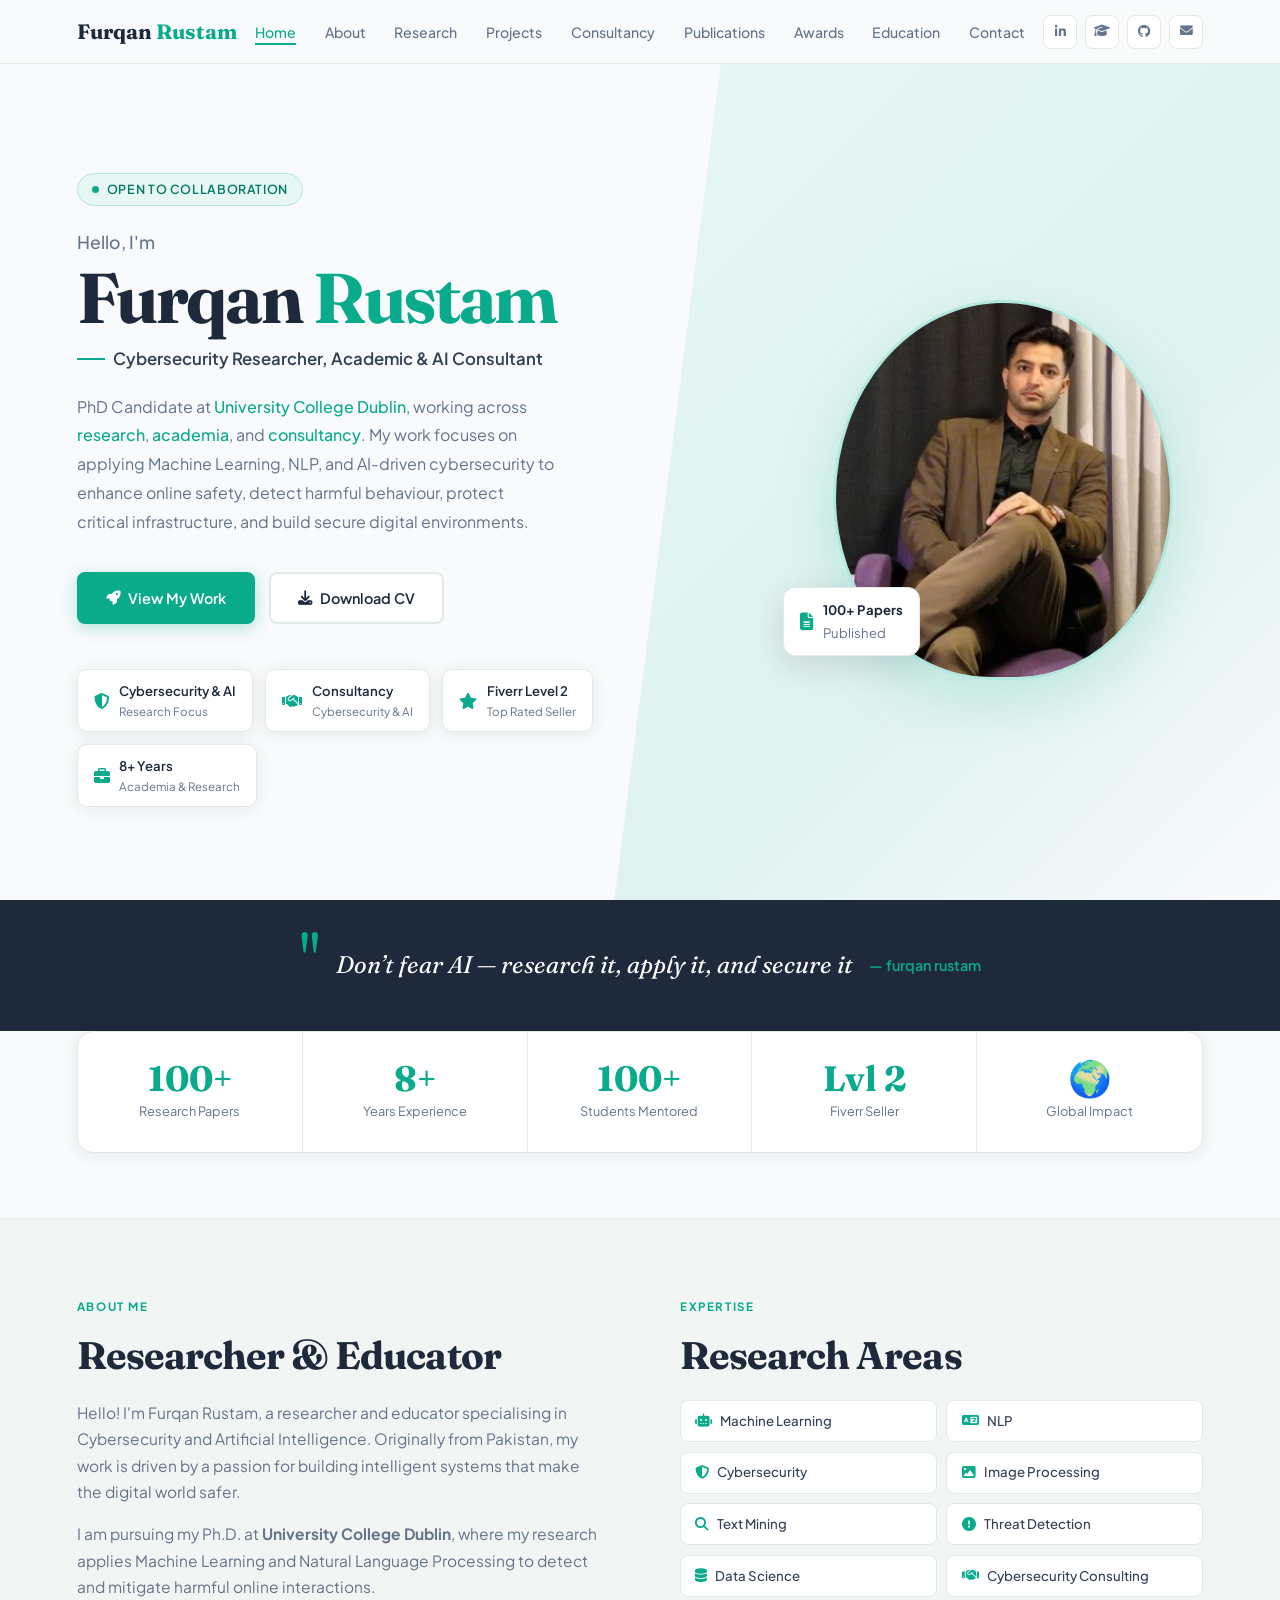
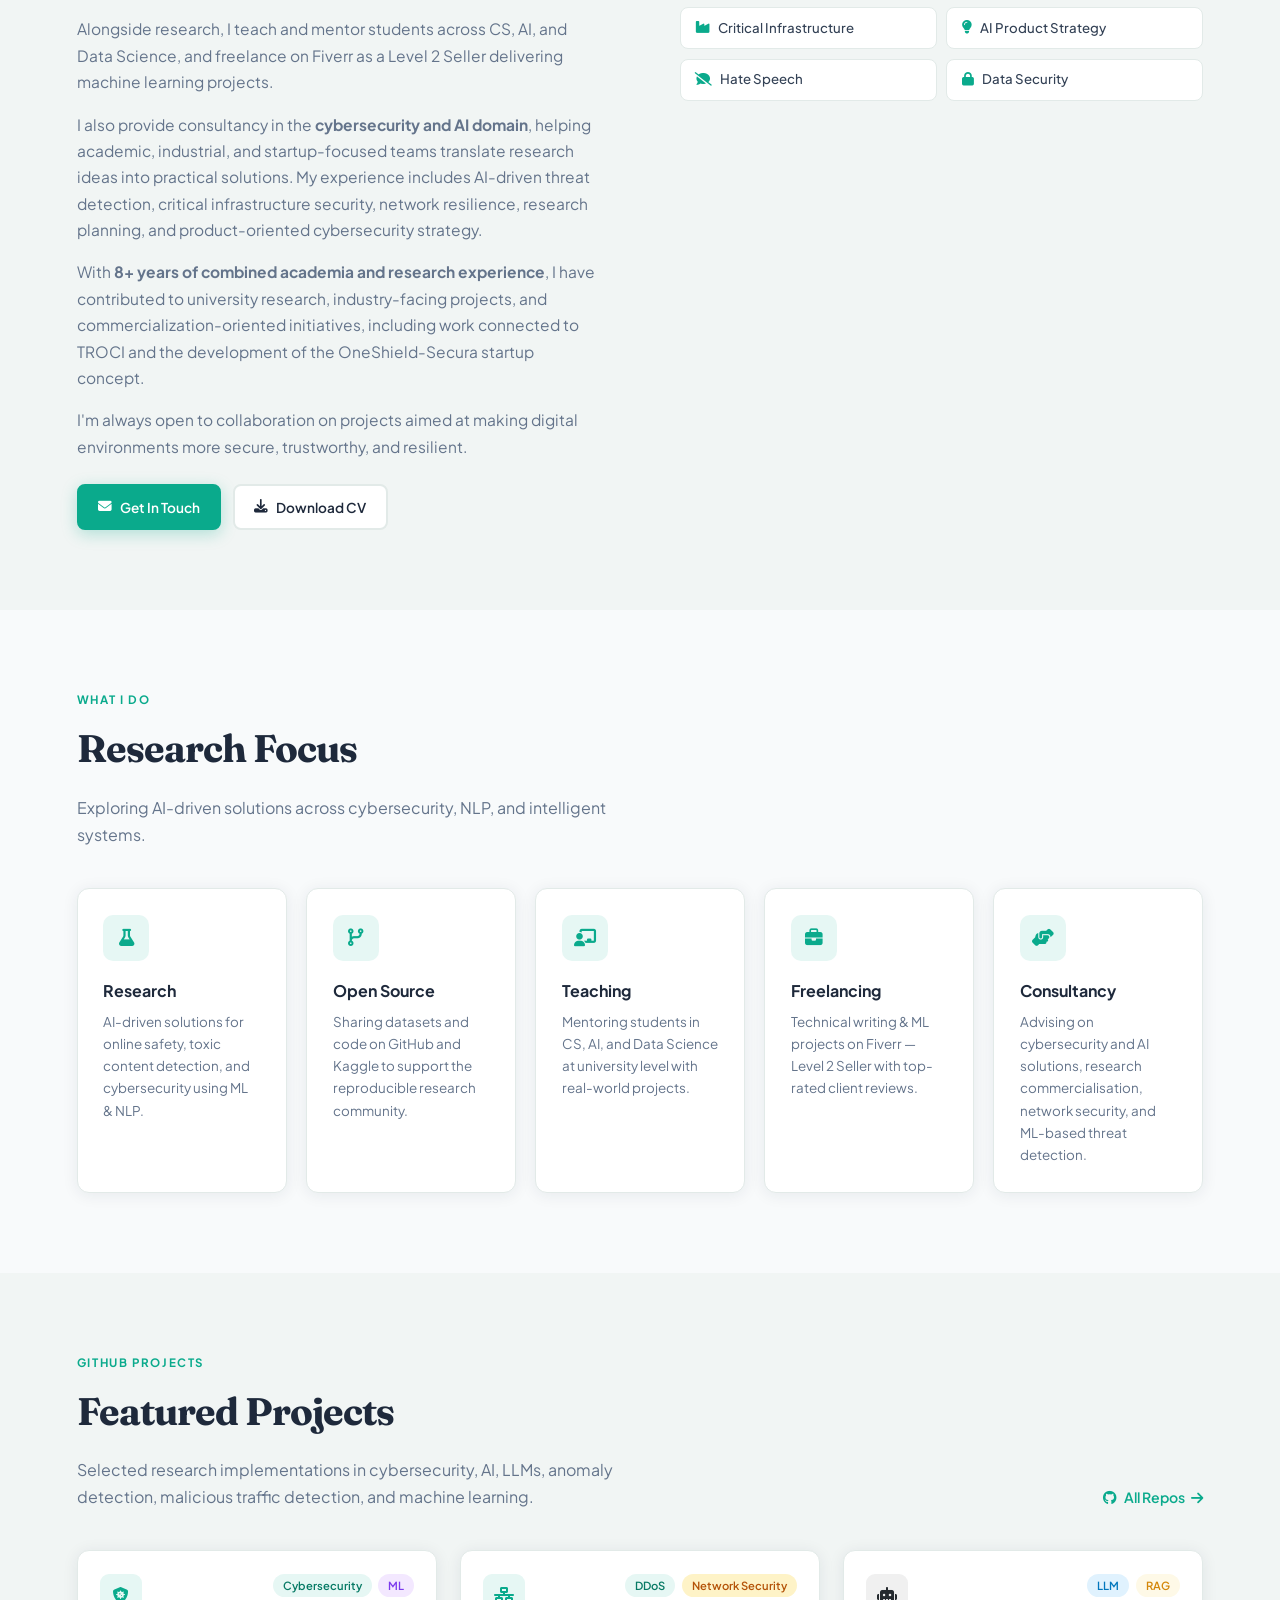
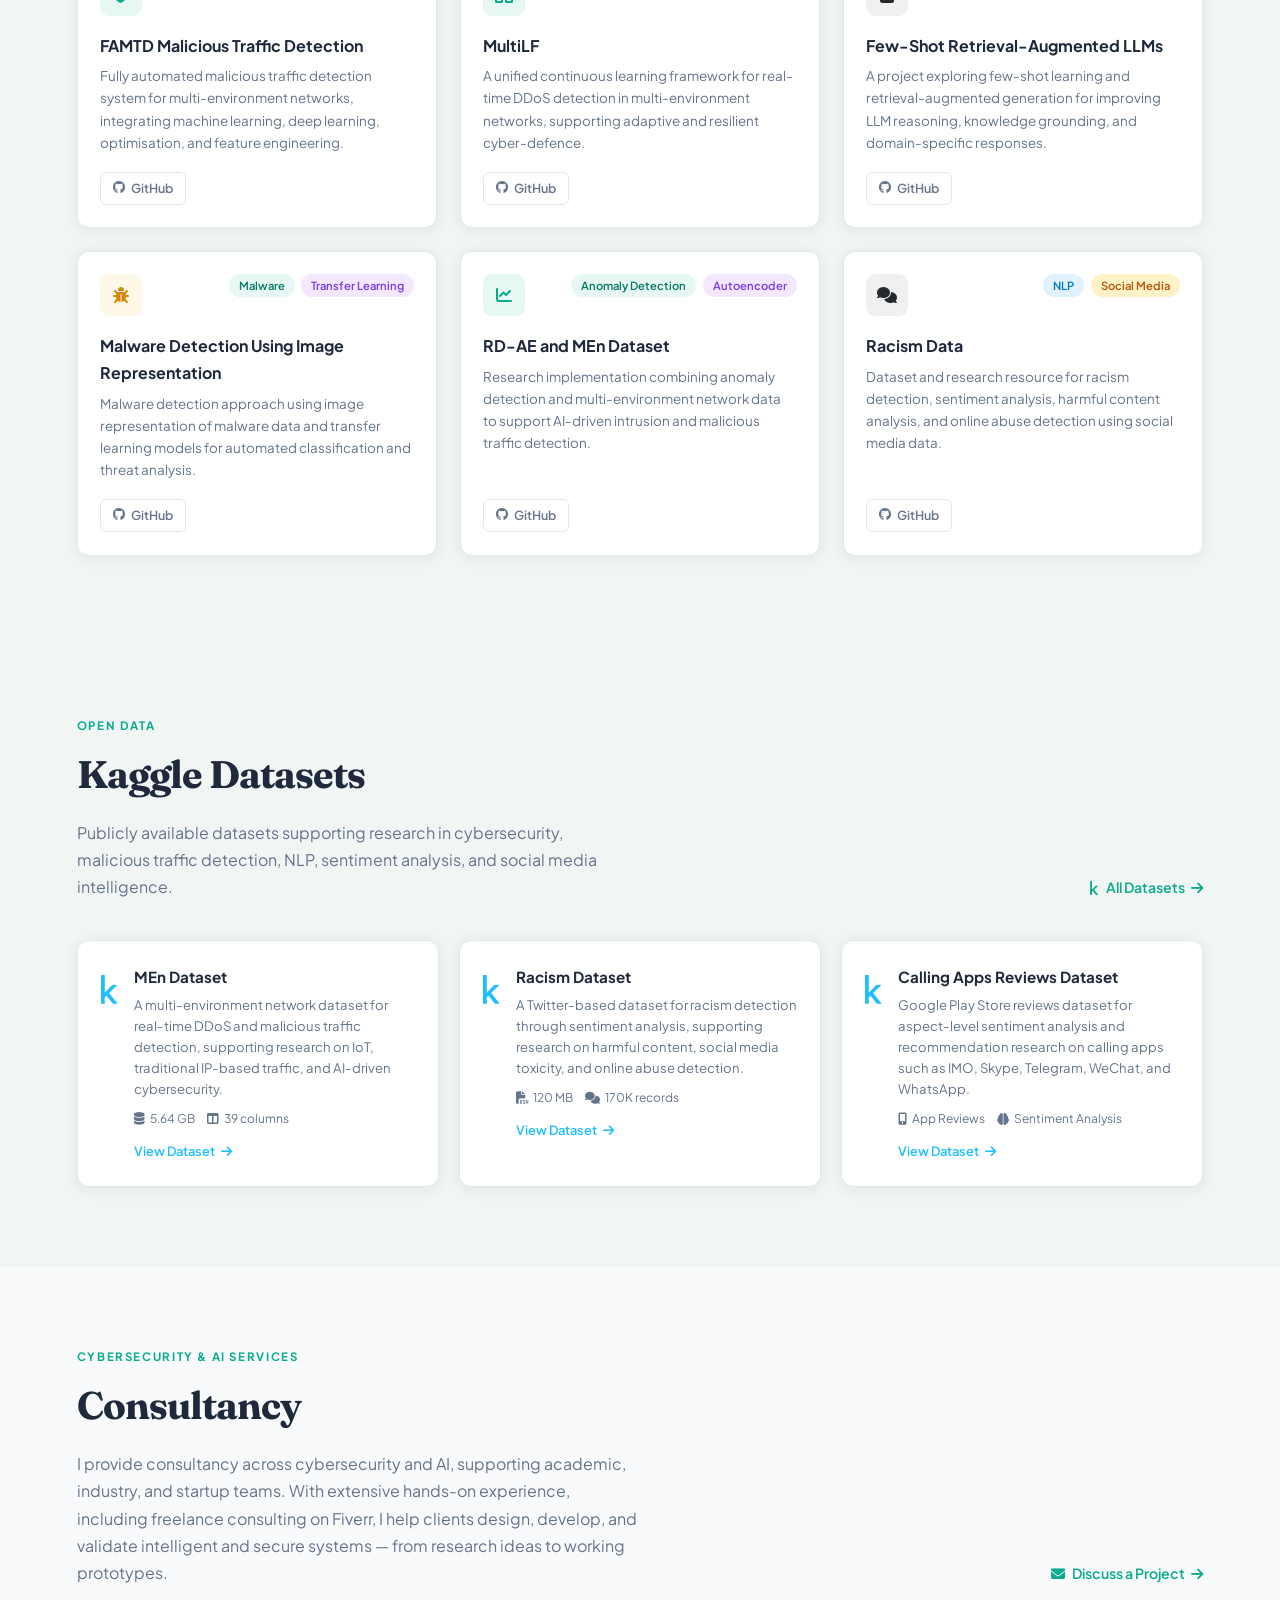
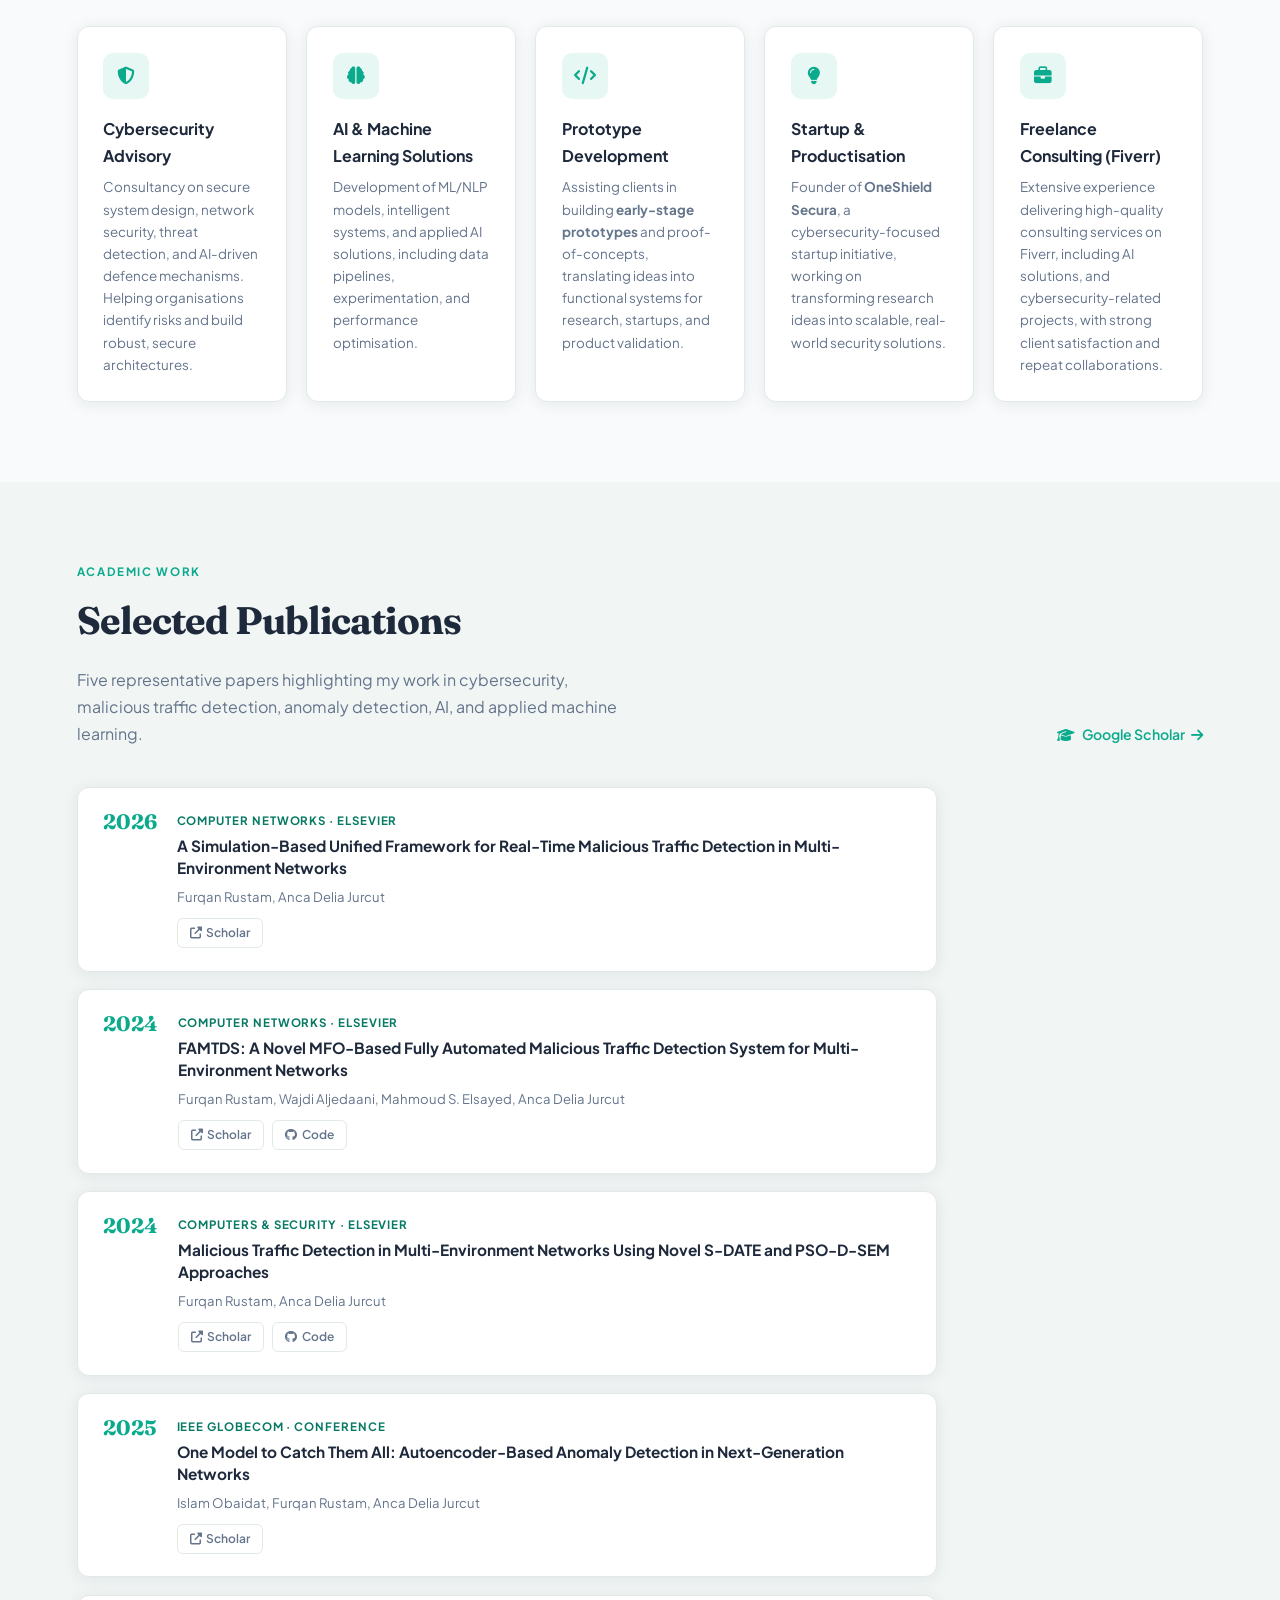
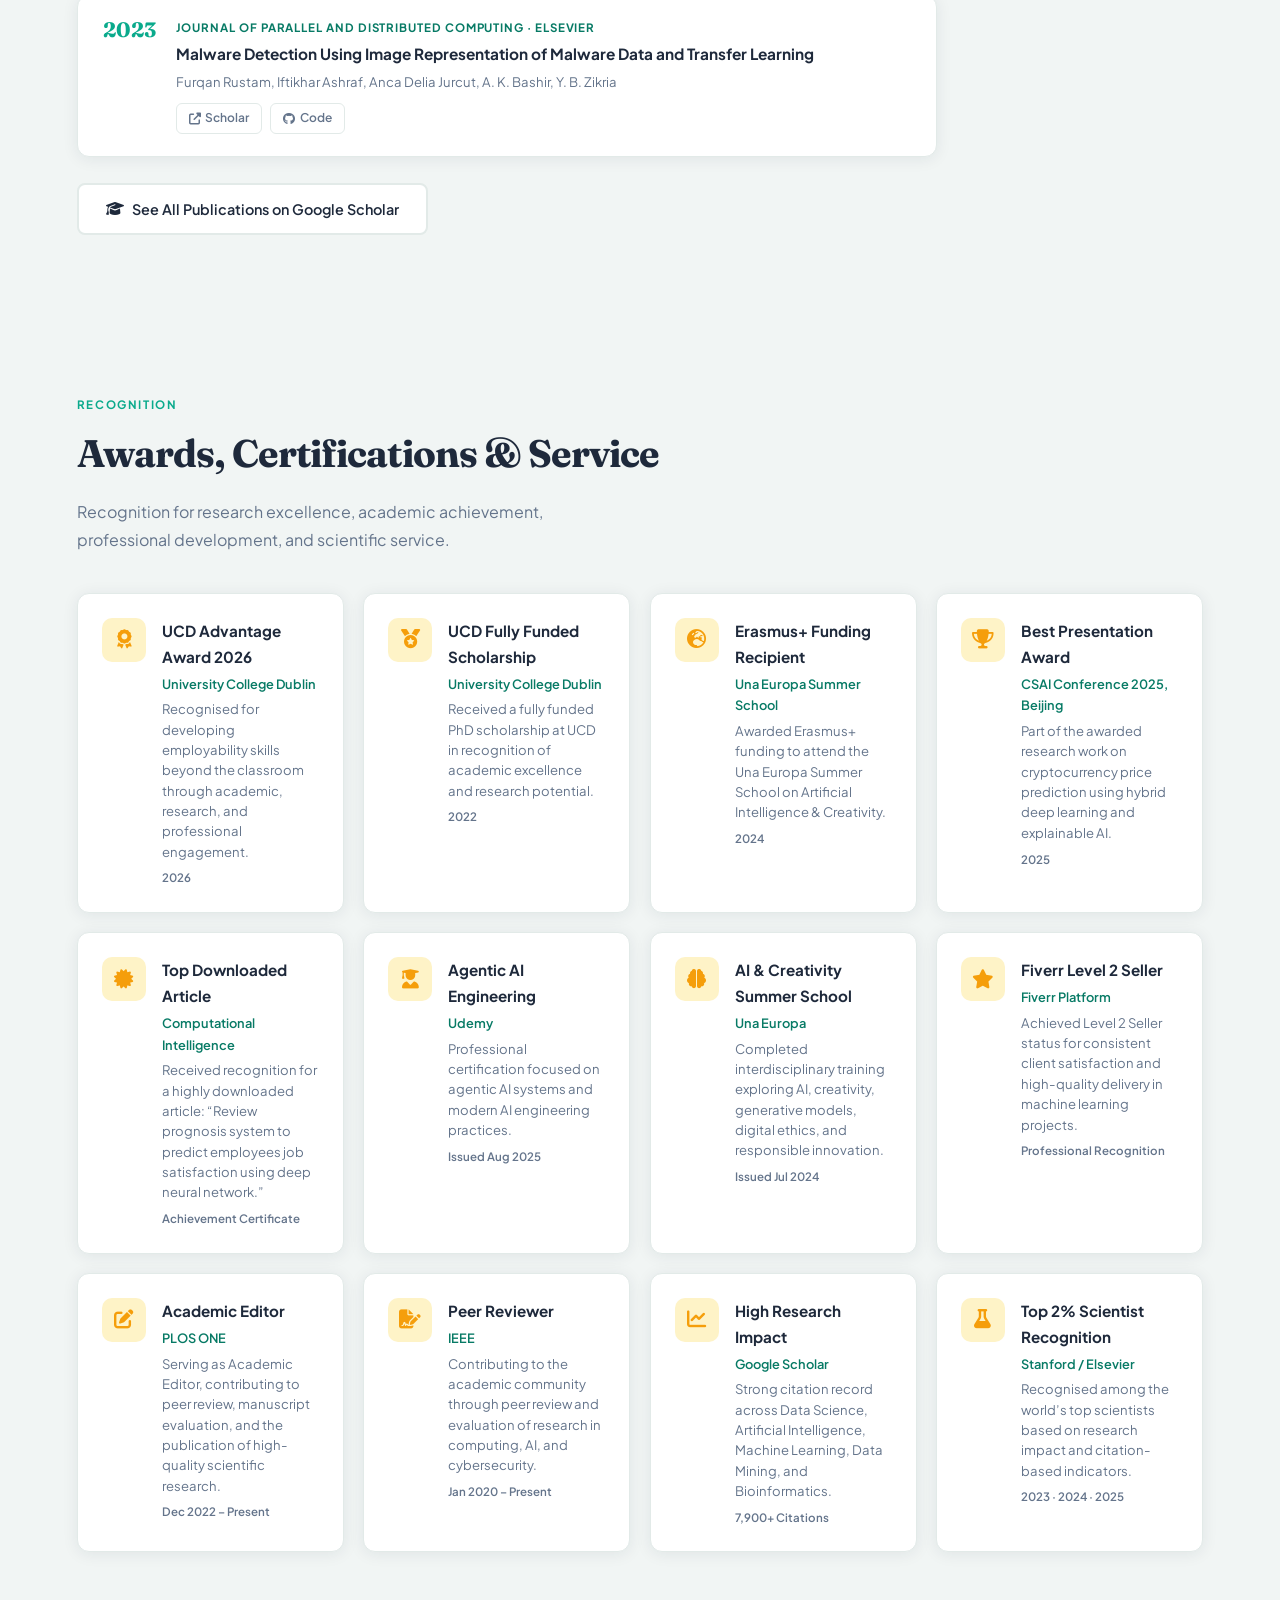
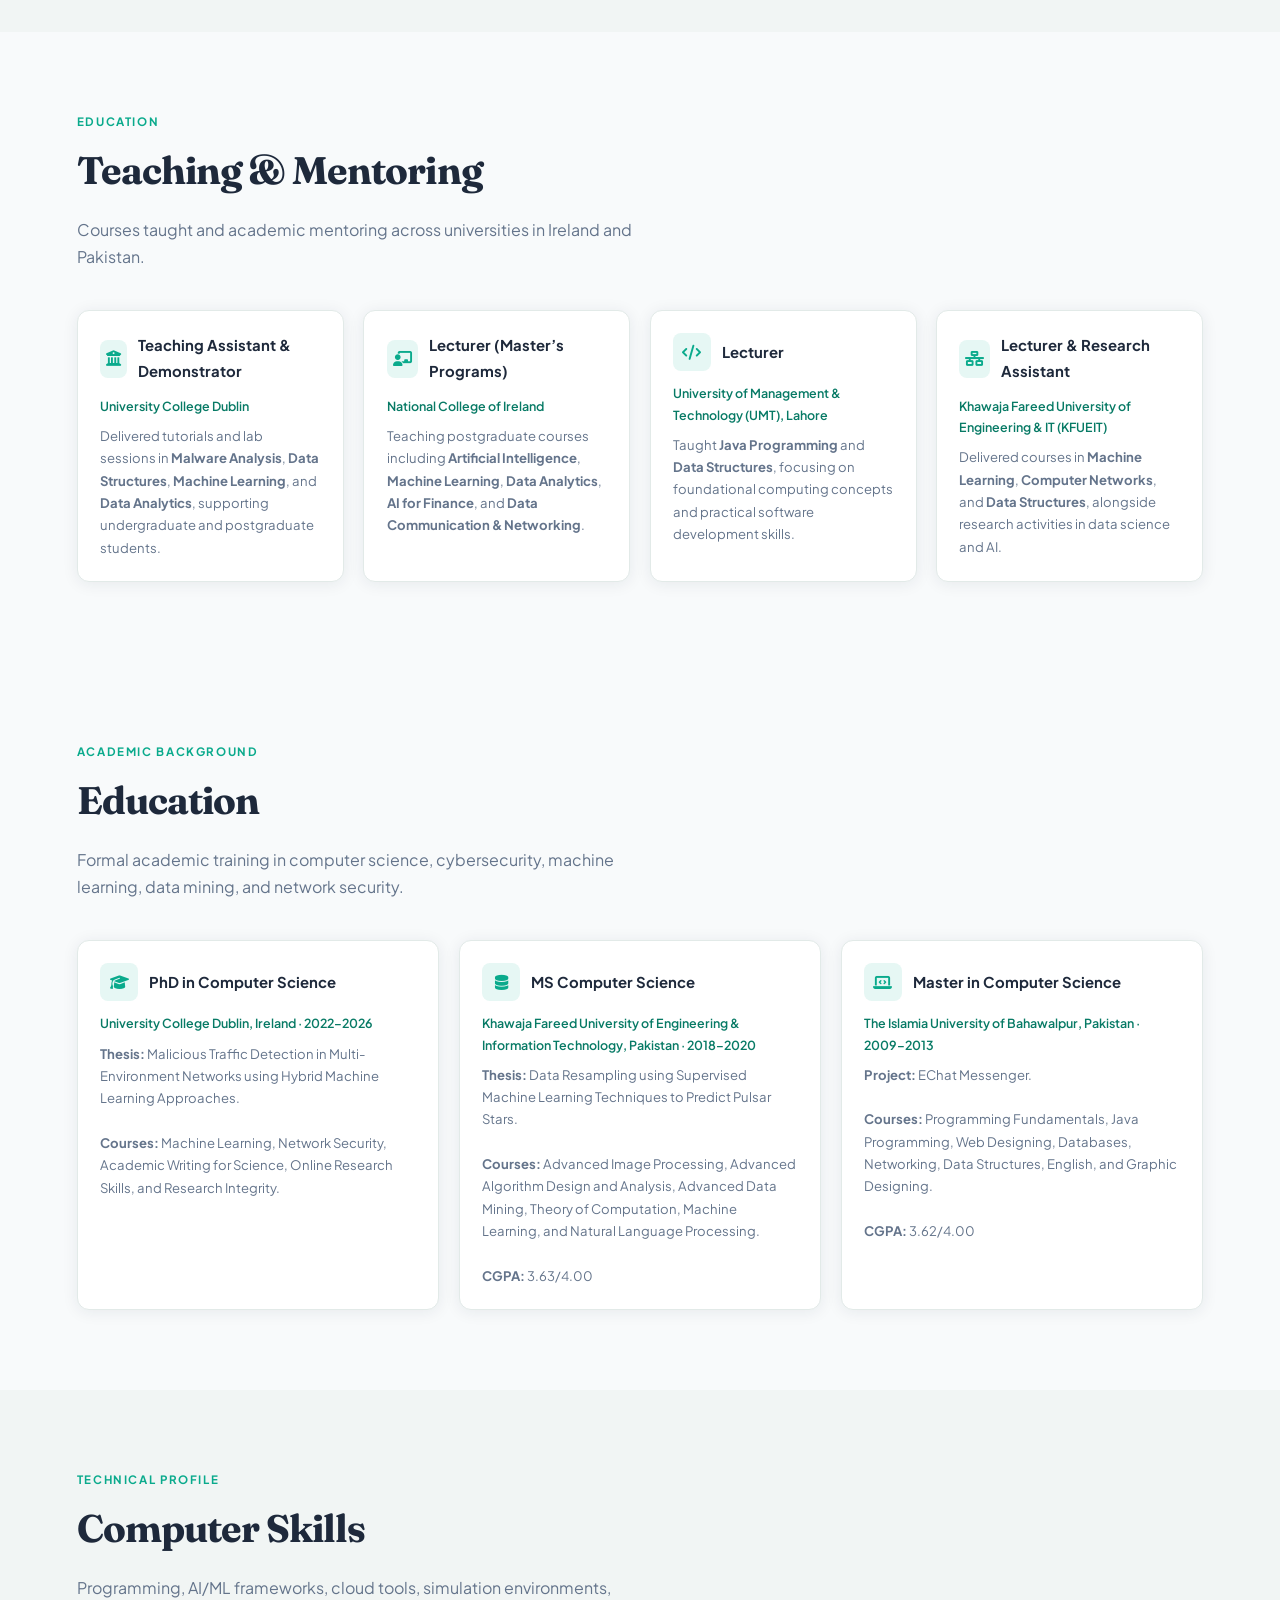
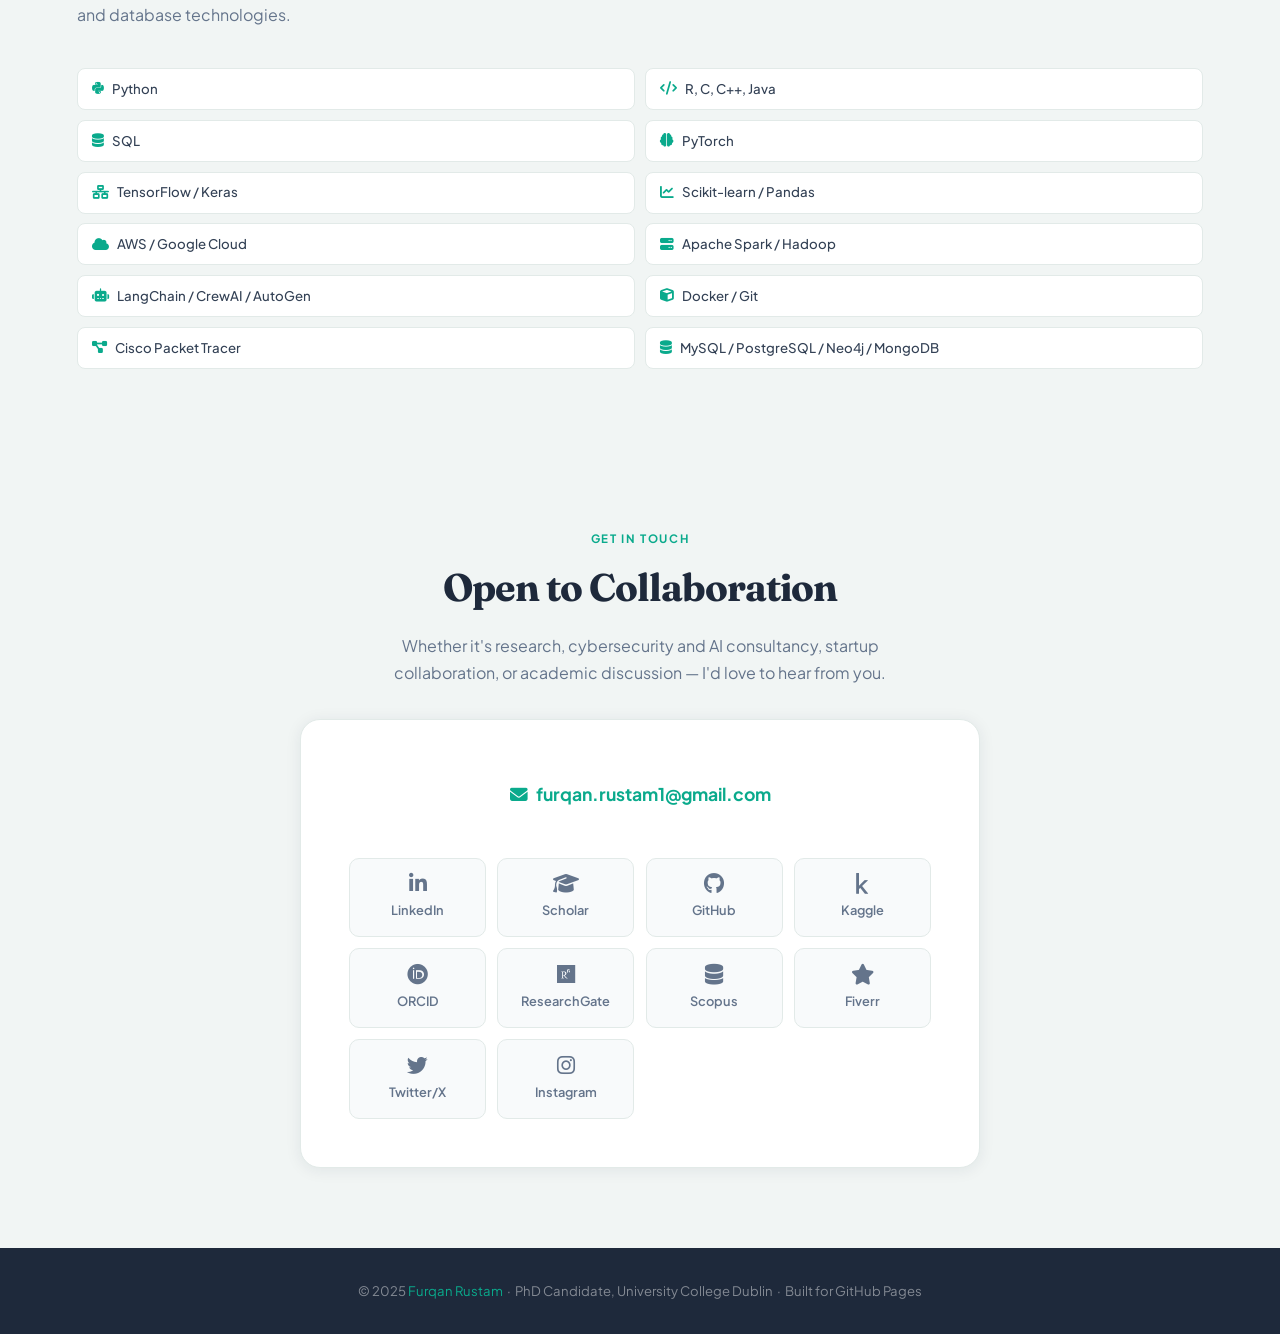
==== commit 0bbf7e3a: "Add files via upload" ====
--- a/index.html
+++ b/index.html
@@ -405,14 +405,17 @@
     <li><a href="#about">About</a></li>
     <li><a href="#research">Research</a></li>
     <li><a href="#projects">Projects</a></li>
+    <li><a href="#consultancy">Consultancy</a></li>
     <li><a href="#publications">Publications</a></li>
     <li><a href="#awards">Awards</a></li>
+    <li><a href="#education">Education</a></li>
+    <!-- <li><a href="#skills">Skills</a></li> -->
     <li><a href="#contact">Contact</a></li>
   </ul>
   <div class="nav-icons">
-    <a href="https://www.linkedin.com/in/ch-furqan-rustam-44963b136/" target="_blank" title="LinkedIn"><i class="fab fa-linkedin-in"></i></a>
+    <a href="https://www.linkedin.com/in/furqan-rustam-44963b136/" target="_blank" title="LinkedIn"><i class="fab fa-linkedin-in"></i></a>
     <a href="https://scholar.google.com/citations?user=B_dGtHQAAAAJ" target="_blank" title="Scholar"><i class="fas fa-graduation-cap"></i></a>
-    <a href="https://github.com/YOUR_GITHUB" target="_blank" title="GitHub"><i class="fab fa-github"></i></a>
+    <a href="https://github.com/furqanrustam" target="_blank" title="GitHub"><i class="fab fa-github"></i></a>
     <a href="mailto:furqan.rustam1@gmail.com" title="Email"><i class="fas fa-envelope"></i></a>
   </div>
   <button class="hamburger" onclick="toggleMenu()" aria-label="Menu"><i class="fas fa-bars"></i></button>
@@ -423,6 +426,7 @@
   <a href="#about" onclick="closeMenu()">About</a>
   <a href="#research" onclick="closeMenu()">Research</a>
   <a href="#projects" onclick="closeMenu()">Projects</a>
+  <a href="#consultancy" onclick="closeMenu()">Consultancy</a>
   <a href="#publications" onclick="closeMenu()">Publications</a>
   <a href="#awards" onclick="closeMenu()">Awards</a>
   <a href="#contact" onclick="closeMenu()">Contact</a>
@@ -435,21 +439,24 @@
     <div class="hero-pill"><span class="hero-pill-dot"></span> Open to Collaboration</div>
     <p class="hero-greeting">Hello, I'm</p>
     <h1 class="hero-name">Furqan <em>Rustam</em></h1>
-    <p class="hero-role">Cybersecurity Researcher &amp; AI Scientist</p>
+    <p class="hero-role">Cybersecurity Researcher, Academic &amp; AI Consultant</p>
     <p class="hero-desc">
       PhD Candidate at <a href="https://www.ucd.ie/" target="_blank">University College Dublin</a>,
-      using Machine Learning and NLP to enhance <a href="#research">online safety</a>,
-      detect harmful behaviour, and build <a href="#research">secure digital environments</a>.
+      working across <a href="#research">research</a>, <a href="#teaching">academia</a>, and
+      <a href="#consultancy">consultancy</a>. My work focuses on applying Machine Learning,
+      NLP, and AI-driven cybersecurity to enhance online safety, detect harmful behaviour,
+      protect critical infrastructure, and build secure digital environments.
     </p>
     <div class="hero-btns">
       <a href="#projects" class="btn-primary"><i class="fas fa-rocket"></i> View My Work</a>
-      <a href="#" class="btn-outline"><i class="fas fa-download"></i> Download CV</a>
+      <a href="https://drive.google.com/file/d/1OH-eQijWrh5gnOBtTEQRgM5203JAG5vo/view?usp=drive_link" class="btn-outline"><i class="fas fa-download"></i> Download CV</a>
       <!-- Change # above to "cv.pdf" once you add your CV file -->
     </div>
     <div class="hero-badges">
-      <div class="badge"><i class="fas fa-graduation-cap"></i><div><div class="badge-val">PhD Candidate</div><div class="badge-lbl">Univ. College Dublin</div></div></div>
       <div class="badge"><i class="fas fa-shield-alt"></i><div><div class="badge-val">Cybersecurity &amp; AI</div><div class="badge-lbl">Research Focus</div></div></div>
+      <div class="badge"><i class="fas fa-handshake"></i><div><div class="badge-val">Consultancy</div><div class="badge-lbl">Cybersecurity &amp; AI</div></div></div>
       <div class="badge"><i class="fas fa-star"></i><div><div class="badge-val">Fiverr Level 2</div><div class="badge-lbl">Top Rated Seller</div></div></div>
+      <div class="badge"><i class="fas fa-briefcase"></i><div><div class="badge-val">8+ Years</div><div class="badge-lbl">Academia &amp; Research</div></div></div>
     </div>
   </div>
 
@@ -461,15 +468,11 @@
         2. Delete the <div class="photo-ph">...</div> block below
         3. Replace it with: <img src="photo.jpg" alt="Furqan Rustam" />
       -->
-      <div class="photo-ph">
-        <i class="fas fa-user-circle"></i>
-        <strong>Your Photo Here</strong>
-        <small>See HTML comment above<br>to add your photo</small>
-      </div>
+      <img src="profile.jpeg" alt="Furqan Rustam" />
     </div>
     <div class="hero-float-card">
       <i class="fas fa-file-alt"></i>
-      <div><div class="fc-val">10+ Papers</div><div class="fc-lbl">Published</div></div>
+      <div><div class="fc-val">100+ Papers</div><div class="fc-lbl">Published</div></div>
     </div>
   </div>
 </section>
@@ -477,15 +480,15 @@
 <!-- QUOTE -->
 <div class="quote-banner">
   <span class="q-mark">"</span>
-  <span class="q-text">If it's smart, it's vulnerable</span>
-  <span class="q-attr">&mdash; Unknown</span>
+  <span class="q-text">Don’t fear AI — research it, apply it, and secure it</span>
+  <span class="q-attr">&mdash; furqan rustam</span>
 </div>
 
 <!-- STATS -->
 <div class="stats-wrap fi">
   <div class="stats-bar">
-    <div class="stat"><div class="stat-num">10+</div><div class="stat-lbl">Research Papers</div></div>
-    <div class="stat"><div class="stat-num">5+</div><div class="stat-lbl">Years Experience</div></div>
+    <div class="stat"><div class="stat-num">100+</div><div class="stat-lbl">Research Papers</div></div>
+    <div class="stat"><div class="stat-num">8+</div><div class="stat-lbl">Years Experience</div></div>
     <div class="stat"><div class="stat-num">100+</div><div class="stat-lbl">Students Mentored</div></div>
     <div class="stat"><div class="stat-num">Lvl 2</div><div class="stat-lbl">Fiverr Seller</div></div>
     <div class="stat"><div class="stat-num">🌍</div><div class="stat-lbl">Global Impact</div></div>
@@ -501,7 +504,9 @@
       <div class="about-text">
         <p>Hello! I'm Furqan Rustam, a researcher and educator specialising in Cybersecurity and Artificial Intelligence. Originally from Pakistan, my work is driven by a passion for building intelligent systems that make the digital world safer.</p>
         <p>I am pursuing my Ph.D. at <strong>University College Dublin</strong>, where my research applies Machine Learning and Natural Language Processing to detect and mitigate harmful online interactions.</p>
-        <p>Alongside research, I teach and mentor students across CS, AI, and Data Science, and freelance on Fiverr as a Level 2 Seller delivering machine learning and technical writing projects.</p>
+        <p>Alongside research, I teach and mentor students across CS, AI, and Data Science, and freelance on Fiverr as a Level 2 Seller delivering machine learning projects.</p>
+        <p>I also provide consultancy in the <strong>cybersecurity and AI domain</strong>, helping academic, industrial, and startup-focused teams translate research ideas into practical solutions. My experience includes AI-driven threat detection, critical infrastructure security, network resilience, research planning, and product-oriented cybersecurity strategy.</p>
+        <p>With <strong>8+ years of combined academia and research experience</strong>, I have contributed to university research, industry-facing projects, and commercialization-oriented initiatives, including work connected to TROCI and the development of the OneShield-Secura startup concept.</p>
         <p>I'm always open to collaboration on projects aimed at making digital environments more secure, trustworthy, and resilient.</p>
       </div>
       <div style="display:flex;gap:.75rem;margin-top:1.5rem;flex-wrap:wrap;">
@@ -518,9 +523,11 @@
         <div class="chip"><i class="fas fa-shield-alt"></i> Cybersecurity</div>
         <div class="chip"><i class="fas fa-image"></i> Image Processing</div>
         <div class="chip"><i class="fas fa-search"></i> Text Mining</div>
-        <div class="chip"><i class="fas fa-network-wired"></i> Deep Learning</div>
         <div class="chip"><i class="fas fa-exclamation-circle"></i> Threat Detection</div>
         <div class="chip"><i class="fas fa-database"></i> Data Science</div>
+        <div class="chip"><i class="fas fa-handshake"></i> Cybersecurity Consulting</div>
+        <div class="chip"><i class="fas fa-industry"></i> Critical Infrastructure</div>
+        <div class="chip"><i class="fas fa-lightbulb"></i> AI Product Strategy</div>
         <div class="chip"><i class="fas fa-comment-slash"></i> Hate Speech</div>
         <div class="chip"><i class="fas fa-lock"></i> Data Security</div>
       </div>
@@ -544,11 +551,6 @@
       <p>AI-driven solutions for online safety, toxic content detection, and cybersecurity using ML &amp; NLP.</p>
     </div>
     <div class="focus-card">
-      <div class="fc-icon"><i class="fas fa-book-open"></i></div>
-      <h3>Publications</h3>
-      <p>Papers published in top venues — IEEE, Elsevier, Springer — on NLP, ML, and cyber security.</p>
-    </div>
-    <div class="focus-card">
       <div class="fc-icon"><i class="fas fa-code-branch"></i></div>
       <h3>Open Source</h3>
       <p>Sharing datasets and code on GitHub and Kaggle to support the reproducible research community.</p>
@@ -562,6 +564,11 @@
       <div class="fc-icon"><i class="fas fa-briefcase"></i></div>
       <h3>Freelancing</h3>
       <p>Technical writing &amp; ML projects on Fiverr — Level 2 Seller with top-rated client reviews.</p>
+    </div>
+    <div class="focus-card">
+      <div class="fc-icon"><i class="fas fa-handshake-angle"></i></div>
+      <h3>Consultancy</h3>
+      <p>Advising on cybersecurity and AI solutions, research commercialisation, network security, and ML-based threat detection.</p>
     </div>
   </div>
 </section>
@@ -572,25 +579,121 @@
     <div>
       <p class="sec-label">GitHub Projects</p>
       <h2 class="sec-title">Featured Projects</h2>
-      <p class="sec-sub">Open-source tools and research implementations in cybersecurity and machine learning.</p>
-    </div>
-    <!-- UPDATE: Replace YOUR_GITHUB with your actual GitHub username -->
-    <a href="https://github.com/YOUR_GITHUB" target="_blank" class="see-all"><i class="fab fa-github"></i> All Repos <i class="fas fa-arrow-right"></i></a>
-  </div>
+      <p class="sec-sub">Selected research implementations in cybersecurity, AI, LLMs, anomaly detection, malicious traffic detection, and machine learning.</p>
+    </div>
+    <a href="https://github.com/furqanrustam?tab=repositories" target="_blank" class="see-all">
+      <i class="fab fa-github"></i> All Repos <i class="fas fa-arrow-right"></i>
+    </a>
+  </div>
+
   <div class="projects-grid fi fi-d1">
-    <!-- UPDATE: Replace each card with your real GitHub repos -->
 
     <div class="proj-card">
       <div class="proj-top">
         <div class="proj-icon sec"><i class="fas fa-shield-virus"></i></div>
-        <div class="proj-tags"><span class="proj-tag tag-sec">Security</span><span class="proj-tag tag-ml">ML</span></div>
+        <div class="proj-tags">
+          <span class="proj-tag tag-sec">Cybersecurity</span>
+          <span class="proj-tag tag-ml">ML</span>
+        </div>
       </div>
       <div class="proj-body">
-        <h3>Toxic Content Detector</h3>
-        <p>ML pipeline for detecting and classifying toxic language in online platforms using transformer-based NLP models.</p>
+        <h3>FAMTD Malicious Traffic Detection</h3>
+        <p>
+          Fully automated malicious traffic detection system for multi-environment networks,
+          integrating machine learning, deep learning, optimisation, and feature engineering.
+        </p>
         <div class="proj-links">
-          <a href="https://github.com/YOUR_GITHUB/REPO" target="_blank" class="proj-link"><i class="fab fa-github"></i> GitHub</a>
-          <a href="#" class="proj-link"><i class="fas fa-external-link-alt"></i> Paper</a>
+          <a href="https://github.com/furqanrustam/FAMTD-Malicious-Traffic-Detection" target="_blank" class="proj-link">
+            <i class="fab fa-github"></i> GitHub
+          </a>
+        </div>
+      </div>
+    </div>
+
+    <div class="proj-card">
+      <div class="proj-top">
+        <div class="proj-icon sec"><i class="fas fa-network-wired"></i></div>
+        <div class="proj-tags">
+          <span class="proj-tag tag-sec">DDoS</span>
+          <span class="proj-tag tag-data">Network Security</span>
+        </div>
+      </div>
+      <div class="proj-body">
+        <h3>MultiLF</h3>
+        <p>
+          A unified continuous learning framework for real-time DDoS detection
+          in multi-environment networks, supporting adaptive and resilient cyber-defence.
+        </p>
+        <div class="proj-links">
+          <a href="https://github.com/furqanrustam/MultiLF" target="_blank" class="proj-link">
+            <i class="fab fa-github"></i> GitHub
+          </a>
+        </div>
+      </div>
+    </div>
+
+    <div class="proj-card">
+      <div class="proj-top">
+        <div class="proj-icon gh"><i class="fas fa-robot"></i></div>
+        <div class="proj-tags">
+          <span class="proj-tag tag-nlp">LLM</span>
+          <span class="proj-tag tag-py">RAG</span>
+        </div>
+      </div>
+      <div class="proj-body">
+        <h3>Few-Shot Retrieval-Augmented LLMs</h3>
+        <p>
+          A project exploring few-shot learning and retrieval-augmented generation
+          for improving LLM reasoning, knowledge grounding, and domain-specific responses.
+        </p>
+        <div class="proj-links">
+          <a href="https://github.com/furqanrustam/Few-Shot-Retrieval-Augmented-LLMs" target="_blank" class="proj-link">
+            <i class="fab fa-github"></i> GitHub
+          </a>
+        </div>
+      </div>
+    </div>
+
+    <div class="proj-card">
+      <div class="proj-top">
+        <div class="proj-icon py"><i class="fas fa-bug"></i></div>
+        <div class="proj-tags">
+          <span class="proj-tag tag-sec">Malware</span>
+          <span class="proj-tag tag-ml">Transfer Learning</span>
+        </div>
+      </div>
+      <div class="proj-body">
+        <h3>Malware Detection Using Image Representation</h3>
+        <p>
+          Malware detection approach using image representation of malware data
+          and transfer learning models for automated classification and threat analysis.
+        </p>
+        <div class="proj-links">
+          <a href="https://github.com/furqanrustam/Malware-detection-using-image-representation-of-malware-data-and-transfer-learning" target="_blank" class="proj-link">
+            <i class="fab fa-github"></i> GitHub
+          </a>
+        </div>
+      </div>
+    </div>
+
+    <div class="proj-card">
+      <div class="proj-top">
+        <div class="proj-icon sec"><i class="fas fa-chart-line"></i></div>
+        <div class="proj-tags">
+          <span class="proj-tag tag-sec">Anomaly Detection</span>
+          <span class="proj-tag tag-ml">Autoencoder</span>
+        </div>
+      </div>
+      <div class="proj-body">
+        <h3>RD-AE and MEn Dataset</h3>
+        <p>
+          Research implementation combining anomaly detection and multi-environment
+          network data to support AI-driven intrusion and malicious traffic detection.
+        </p>
+        <div class="proj-links">
+          <a href="https://github.com/furqanrustam/RD-AE-and-MEn-Dataset" target="_blank" class="proj-link">
+            <i class="fab fa-github"></i> GitHub
+          </a>
         </div>
       </div>
     </div>
@@ -598,74 +701,25 @@
     <div class="proj-card">
       <div class="proj-top">
         <div class="proj-icon gh"><i class="fas fa-comments"></i></div>
-        <div class="proj-tags"><span class="proj-tag tag-nlp">NLP</span><span class="proj-tag tag-py">Python</span></div>
+        <div class="proj-tags">
+          <span class="proj-tag tag-nlp">NLP</span>
+          <span class="proj-tag tag-data">Social Media</span>
+        </div>
       </div>
       <div class="proj-body">
-        <h3>Hate Speech Classification</h3>
-        <p>End-to-end NLP framework for hate speech detection across social media platforms using BERT, BiLSTM, and ensemble methods.</p>
+        <h3>Racism Data</h3>
+        <p>
+          Dataset and research resource for racism detection, sentiment analysis,
+          harmful content analysis, and online abuse detection using social media data.
+        </p>
         <div class="proj-links">
-          <a href="https://github.com/YOUR_GITHUB/REPO" target="_blank" class="proj-link"><i class="fab fa-github"></i> GitHub</a>
-        </div>
-      </div>
-    </div>
-
-    <div class="proj-card">
-      <div class="proj-top">
-        <div class="proj-icon py"><i class="fas fa-bug"></i></div>
-        <div class="proj-tags"><span class="proj-tag tag-sec">Security</span><span class="proj-tag tag-data">Dataset</span></div>
-      </div>
-      <div class="proj-body">
-        <h3>Malware Detection System</h3>
-        <p>AI-powered malware detection using static and dynamic analysis features trained on large-scale executable datasets.</p>
-        <div class="proj-links">
-          <a href="https://github.com/YOUR_GITHUB/REPO" target="_blank" class="proj-link"><i class="fab fa-github"></i> GitHub</a>
-        </div>
-      </div>
-    </div>
-
-    <div class="proj-card">
-      <div class="proj-top">
-        <div class="proj-icon sec"><i class="fas fa-chart-line"></i></div>
-        <div class="proj-tags"><span class="proj-tag tag-ml">ML</span><span class="proj-tag tag-data">Data</span></div>
-      </div>
-      <div class="proj-body">
-        <h3>Cyber Threat Intelligence</h3>
-        <p>Real-time threat intelligence using ML classifiers to identify and categorise emerging cyber threats from open-source feeds.</p>
-        <div class="proj-links">
-          <a href="https://github.com/YOUR_GITHUB/REPO" target="_blank" class="proj-link"><i class="fab fa-github"></i> GitHub</a>
-          <a href="#" class="proj-link"><i class="fas fa-file-pdf"></i> PDF</a>
-        </div>
-      </div>
-    </div>
-
-    <div class="proj-card">
-      <div class="proj-top">
-        <div class="proj-icon gh"><i class="fas fa-chart-bar"></i></div>
-        <div class="proj-tags"><span class="proj-tag tag-nlp">NLP</span><span class="proj-tag tag-ml">ML</span></div>
-      </div>
-      <div class="proj-body">
-        <h3>Sentiment Analysis Pipeline</h3>
-        <p>Scalable sentiment analysis for social media monitoring with multi-language support and real-time processing.</p>
-        <div class="proj-links">
-          <a href="https://github.com/YOUR_GITHUB/REPO" target="_blank" class="proj-link"><i class="fab fa-github"></i> GitHub</a>
-        </div>
-      </div>
-    </div>
-
-    <div class="proj-card">
-      <div class="proj-top">
-        <div class="proj-icon py"><i class="fas fa-image"></i></div>
-        <div class="proj-tags"><span class="proj-tag tag-ml">ML</span><span class="proj-tag tag-py">Python</span></div>
-      </div>
-      <div class="proj-body">
-        <h3>Medical Image Classification</h3>
-        <p>Deep learning for medical image analysis using CNNs and transfer learning for diagnostic assistance.</p>
-        <div class="proj-links">
-          <a href="https://github.com/YOUR_GITHUB/REPO" target="_blank" class="proj-link"><i class="fab fa-github"></i> GitHub</a>
-          <a href="#" class="proj-link"><i class="fas fa-external-link-alt"></i> Paper</a>
-        </div>
-      </div>
-    </div>
+          <a href="https://github.com/furqanrustam/RacismData" target="_blank" class="proj-link">
+            <i class="fab fa-github"></i> GitHub
+          </a>
+        </div>
+      </div>
+    </div>
+
   </div>
 </section>
 
@@ -675,52 +729,139 @@
     <div>
       <p class="sec-label">Open Data</p>
       <h2 class="sec-title">Kaggle Datasets</h2>
-      <p class="sec-sub">Publicly available datasets for cybersecurity and NLP research.</p>
-    </div>
-    <!-- UPDATE: Replace YOUR_KAGGLE with your Kaggle username -->
-    <a href="https://www.kaggle.com/YOUR_KAGGLE" target="_blank" class="see-all"><i class="fab fa-kaggle"></i> All Datasets <i class="fas fa-arrow-right"></i></a>
-  </div>
+      <p class="sec-sub">Publicly available datasets supporting research in cybersecurity, malicious traffic detection, NLP, sentiment analysis, and social media intelligence.</p>
+    </div>
+    <a href="https://www.kaggle.com/furqanrustam118/datasets" target="_blank" class="see-all">
+      <i class="fab fa-kaggle"></i> All Datasets <i class="fas fa-arrow-right"></i>
+    </a>
+  </div>
+
   <div class="kaggle-grid fi fi-d1">
-    <!-- UPDATE: Replace with your actual Kaggle datasets -->
 
     <div class="kag-card">
       <div class="kag-icon"><i class="fab fa-kaggle"></i></div>
       <div>
-        <h3>Hate Speech &amp; Offensive Language Dataset</h3>
-        <p>Annotated social media posts for hate speech detection across multiple categories and languages.</p>
+        <h3>MEn Dataset</h3>
+        <p>
+          A multi-environment network dataset for real-time DDoS and malicious traffic detection,
+          supporting research on IoT, traditional IP-based traffic, and AI-driven cybersecurity.
+        </p>
         <div class="kag-meta">
-          <span><i class="fas fa-download"></i> 1.2k downloads</span>
-          <span><i class="fas fa-thumbs-up"></i> 45 votes</span>
-        </div>
-        <a href="https://www.kaggle.com/YOUR_KAGGLE/DATASET" target="_blank" class="kag-link">View Dataset <i class="fas fa-arrow-right"></i></a>
+          <span><i class="fas fa-database"></i> 5.64 GB</span>
+          <span><i class="fas fa-columns"></i> 39 columns</span>
+        </div>
+        <a href="https://www.kaggle.com/furqanrustam118/men-dataset" target="_blank" class="kag-link">
+          View Dataset <i class="fas fa-arrow-right"></i>
+        </a>
       </div>
     </div>
 
     <div class="kag-card">
       <div class="kag-icon"><i class="fab fa-kaggle"></i></div>
       <div>
-        <h3>Cybersecurity Threat Intelligence Corpus</h3>
-        <p>Curated dataset of cybersecurity reports, threat feeds, and incident logs for ML-based threat detection.</p>
+        <h3>Racism Dataset</h3>
+        <p>
+          A Twitter-based dataset for racism detection through sentiment analysis,
+          supporting research on harmful content, social media toxicity, and online abuse detection.
+        </p>
         <div class="kag-meta">
-          <span><i class="fas fa-download"></i> 890 downloads</span>
-          <span><i class="fas fa-thumbs-up"></i> 38 votes</span>
-        </div>
-        <a href="https://www.kaggle.com/YOUR_KAGGLE/DATASET" target="_blank" class="kag-link">View Dataset <i class="fas fa-arrow-right"></i></a>
+          <span><i class="fas fa-file-csv"></i> 120 MB</span>
+          <span><i class="fas fa-comments"></i> 170K records</span>
+        </div>
+        <a href="https://www.kaggle.com/furqanrustam118/racism-dataset" target="_blank" class="kag-link">
+          View Dataset <i class="fas fa-arrow-right"></i>
+        </a>
       </div>
     </div>
 
     <div class="kag-card">
       <div class="kag-icon"><i class="fab fa-kaggle"></i></div>
       <div>
-        <h3>Toxic Comments Multilingual Dataset</h3>
-        <p>Large-scale toxic comment corpus spanning multiple languages, annotated for severity and type of toxicity.</p>
+        <h3>Calling Apps Reviews Dataset</h3>
+        <p>
+          Google Play Store reviews dataset for aspect-level sentiment analysis and recommendation
+          research on calling apps such as IMO, Skype, Telegram, WeChat, and WhatsApp.
+        </p>
         <div class="kag-meta">
-          <span><i class="fas fa-download"></i> 2.1k downloads</span>
-          <span><i class="fas fa-thumbs-up"></i> 67 votes</span>
-        </div>
-        <a href="https://www.kaggle.com/YOUR_KAGGLE/DATASET" target="_blank" class="kag-link">View Dataset <i class="fas fa-arrow-right"></i></a>
-      </div>
-    </div>
+          <span><i class="fas fa-mobile-alt"></i> App Reviews</span>
+          <span><i class="fas fa-brain"></i> Sentiment Analysis</span>
+        </div>
+        <a href="https://www.kaggle.com/furqanrustam118/calling-apps-reviews-dataset" target="_blank" class="kag-link">
+          View Dataset <i class="fas fa-arrow-right"></i>
+        </a>
+      </div>
+    </div>
+
+  </div>
+</section>
+
+<!-- CONSULTANCY -->
+<section id="consultancy" style="background:var(--bg);">
+  <div class="sec-header-row fi">
+    <div>
+      <p class="sec-label">Cybersecurity &amp; AI Services</p>
+      <h2 class="sec-title">Consultancy</h2>
+      <p class="sec-sub">
+        I provide consultancy across cybersecurity and AI, supporting academic, industry, and startup teams.
+        With extensive hands-on experience, including freelance consulting on Fiverr, I help clients design,
+        develop, and validate intelligent and secure systems — from research ideas to working prototypes.
+      </p>
+    </div>
+    <a href="mailto:furqan.rustam1@gmail.com" class="see-all">
+      <i class="fas fa-envelope"></i> Discuss a Project <i class="fas fa-arrow-right"></i>
+    </a>
+  </div>
+
+  <div class="focus-grid fi fi-d1">
+
+    <div class="focus-card">
+      <div class="fc-icon"><i class="fas fa-shield-halved"></i></div>
+      <h3>Cybersecurity Advisory</h3>
+      <p>
+        Consultancy on secure system design, network security, threat detection, and AI-driven defence mechanisms.
+        Helping organisations identify risks and build robust, secure architectures.
+      </p>
+    </div>
+
+    <div class="focus-card">
+      <div class="fc-icon"><i class="fas fa-brain"></i></div>
+      <h3>AI &amp; Machine Learning Solutions</h3>
+      <p>
+        Development of ML/NLP models, intelligent systems, and applied AI solutions,
+        including data pipelines, experimentation, and performance optimisation.
+      </p>
+    </div>
+
+    <div class="focus-card">
+      <div class="fc-icon"><i class="fas fa-code"></i></div>
+      <h3>Prototype Development</h3>
+      <p>
+        Assisting clients in building <strong>early-stage prototypes</strong> and proof-of-concepts,
+        translating ideas into functional systems for research, startups, and product validation.
+      </p>
+    </div>
+
+    <div class="focus-card">
+      <div class="fc-icon"><i class="fas fa-lightbulb"></i></div>
+      <h3>Startup &amp; Productisation</h3>
+      <p>
+        Founder of <strong>OneShield Secura</strong>, a cybersecurity-focused startup initiative,
+        working on transforming research ideas into scalable, real-world security solutions.
+      </p>
+    </div>
+
+    <div class="focus-card">
+      <div class="fc-icon"><i class="fas fa-briefcase"></i></div>
+      <h3>Freelance Consulting (Fiverr)</h3>
+      <p>
+        Extensive experience delivering high-quality consulting services on Fiverr,
+        including AI solutions, and cybersecurity-related projects,
+        with strong client satisfaction and repeat collaborations.
+      </p>
+    </div>
+
+
+
   </div>
 </section>
 
@@ -729,24 +870,62 @@
   <div class="sec-header-row fi">
     <div>
       <p class="sec-label">Academic Work</p>
-      <h2 class="sec-title">Publications</h2>
-      <p class="sec-sub">Selected research papers in IEEE, Elsevier, Springer, and ACM venues.</p>
-    </div>
-    <a href="https://scholar.google.com/citations?user=B_dGtHQAAAAJ" target="_blank" class="see-all"><i class="fas fa-graduation-cap"></i> Google Scholar <i class="fas fa-arrow-right"></i></a>
-  </div>
+      <h2 class="sec-title">Selected Publications</h2>
+      <p class="sec-sub">Five representative papers highlighting my work in cybersecurity, malicious traffic detection, anomaly detection, AI, and applied machine learning.</p>
+    </div>
+    <a href="https://scholar.google.com/citations?user=B_dGtHQAAAAJ" target="_blank" class="see-all">
+      <i class="fas fa-graduation-cap"></i> Google Scholar <i class="fas fa-arrow-right"></i>
+    </a>
+  </div>
+
   <div class="pub-list fi fi-d1">
-    <!-- UPDATE: Replace with your actual papers -->
+
+    <div class="pub-card">
+      <div class="pub-year">2026</div>
+      <div class="pub-body">
+        <div class="pub-venue">Computer Networks · Elsevier</div>
+        <div class="pub-title">A Simulation-Based Unified Framework for Real-Time Malicious Traffic Detection in Multi-Environment Networks</div>
+        <div class="pub-authors">Furqan Rustam, Anca Delia Jurcut</div>
+        <div class="pub-links">
+          <a href="https://scholar.google.com/citations?user=B_dGtHQAAAAJ" target="_blank" class="pub-btn"><i class="fas fa-external-link-alt"></i> Scholar</a>
+        </div>
+      </div>
+    </div>
 
     <div class="pub-card">
       <div class="pub-year">2024</div>
       <div class="pub-body">
-        <div class="pub-venue">IEEE Transactions · Journal</div>
-        <div class="pub-title">Add Your Most Recent Paper Title Here</div>
-        <div class="pub-authors">Furqan Rustam, Co-Author Name, et al.</div>
+        <div class="pub-venue">Computer Networks · Elsevier</div>
+        <div class="pub-title">FAMTDS: A Novel MFO-Based Fully Automated Malicious Traffic Detection System for Multi-Environment Networks</div>
+        <div class="pub-authors">Furqan Rustam, Wajdi Aljedaani, Mahmoud S. Elsayed, Anca Delia Jurcut</div>
         <div class="pub-links">
-          <a href="#" class="pub-btn"><i class="fas fa-external-link-alt"></i> DOI</a>
-          <a href="#" class="pub-btn"><i class="fab fa-github"></i> Code</a>
-          <a href="#" class="pub-btn"><i class="fas fa-file-pdf"></i> PDF</a>
+          <a href="https://scholar.google.com/citations?user=B_dGtHQAAAAJ" target="_blank" class="pub-btn"><i class="fas fa-external-link-alt"></i> Scholar</a>
+          <a href="https://github.com/furqanrustam/FAMTD-Malicious-Traffic-Detection" target="_blank" class="pub-btn"><i class="fab fa-github"></i> Code</a>
+        </div>
+      </div>
+    </div>
+
+    <div class="pub-card">
+      <div class="pub-year">2024</div>
+      <div class="pub-body">
+        <div class="pub-venue">Computers &amp; Security · Elsevier</div>
+        <div class="pub-title">Malicious Traffic Detection in Multi-Environment Networks Using Novel S-DATE and PSO-D-SEM Approaches</div>
+        <div class="pub-authors">Furqan Rustam, Anca Delia Jurcut</div>
+        <div class="pub-links">
+          <a href="https://scholar.google.com/citations?user=B_dGtHQAAAAJ" target="_blank" class="pub-btn"><i class="fas fa-external-link-alt"></i> Scholar</a>
+          <a href="https://github.com/furqanrustam/PSO-D-SEM" target="_blank" class="pub-btn"><i class="fab fa-github"></i> Code</a>
+        </div>
+      </div>
+    </div>
+
+    <div class="pub-card">
+      <div class="pub-year">2025</div>
+      <div class="pub-body">
+        <div class="pub-venue">IEEE GLOBECOM · Conference</div>
+        <div class="pub-title">One Model to Catch Them All: Autoencoder-Based Anomaly Detection in Next-Generation Networks</div>
+        <div class="pub-authors">Islam Obaidat, Furqan Rustam, Anca Delia Jurcut</div>
+        <div class="pub-links">
+          <a href="https://scholar.google.com/citations?user=B_dGtHQAAAAJ" target="_blank" class="pub-btn"><i class="fas fa-external-link-alt"></i> Scholar</a>
         </div>
       </div>
     </div>
@@ -754,37 +933,12 @@
     <div class="pub-card">
       <div class="pub-year">2023</div>
       <div class="pub-body">
-        <div class="pub-venue">Elsevier · Expert Systems with Applications</div>
-        <div class="pub-title">Add Your Second Paper Title Here</div>
-        <div class="pub-authors">Furqan Rustam, Co-Author Name, et al.</div>
+        <div class="pub-venue">Journal of Parallel and Distributed Computing · Elsevier</div>
+        <div class="pub-title">Malware Detection Using Image Representation of Malware Data and Transfer Learning</div>
+        <div class="pub-authors">Furqan Rustam, Iftikhar Ashraf, Anca Delia Jurcut, A. K. Bashir, Y. B. Zikria</div>
         <div class="pub-links">
-          <a href="#" class="pub-btn"><i class="fas fa-external-link-alt"></i> DOI</a>
-          <a href="#" class="pub-btn"><i class="fab fa-github"></i> Code</a>
-        </div>
-      </div>
-    </div>
-
-    <div class="pub-card">
-      <div class="pub-year">2023</div>
-      <div class="pub-body">
-        <div class="pub-venue">Springer · Neural Computing &amp; Applications</div>
-        <div class="pub-title">Add Your Third Paper Title Here</div>
-        <div class="pub-authors">Furqan Rustam, Co-Author Name, et al.</div>
-        <div class="pub-links">
-          <a href="#" class="pub-btn"><i class="fas fa-external-link-alt"></i> DOI</a>
-        </div>
-      </div>
-    </div>
-
-    <div class="pub-card">
-      <div class="pub-year">2022</div>
-      <div class="pub-body">
-        <div class="pub-venue">ACM · Conference Paper</div>
-        <div class="pub-title">Add Your Fourth Paper Title Here</div>
-        <div class="pub-authors">Furqan Rustam, Co-Author Name, et al.</div>
-        <div class="pub-links">
-          <a href="#" class="pub-btn"><i class="fas fa-external-link-alt"></i> DOI</a>
-          <a href="#" class="pub-btn"><i class="fas fa-file-pdf"></i> PDF</a>
+          <a href="https://scholar.google.com/citations?user=B_dGtHQAAAAJ" target="_blank" class="pub-btn"><i class="fas fa-external-link-alt"></i> Scholar</a>
+          <a href="https://github.com/furqanrustam/Malware-detection-using-image-representation-of-malware-data-and-transfer-learning" target="_blank" class="pub-btn"><i class="fab fa-github"></i> Code</a>
         </div>
       </div>
     </div>
@@ -794,6 +948,7 @@
         <i class="fas fa-graduation-cap"></i> See All Publications on Google Scholar
       </a>
     </div>
+
   </div>
 </section>
 
@@ -802,30 +957,80 @@
   <div class="sec-header-row fi">
     <div>
       <p class="sec-label">Recognition</p>
-      <h2 class="sec-title">Awards &amp; Honours</h2>
-      <p class="sec-sub">Recognition for research excellence, academic contributions, and community impact.</p>
-    </div>
-  </div>
+      <h2 class="sec-title">Awards, Certifications &amp; Service</h2>
+      <p class="sec-sub">Recognition for research excellence, academic achievement, professional development, and scientific service.</p>
+    </div>
+  </div>
+
   <div class="awards-grid fi fi-d1">
-    <!-- UPDATE: Replace with your actual awards -->
+
+    <div class="award-card">
+      <div class="award-icon"><i class="fas fa-award"></i></div>
+      <div>
+        <h3>UCD Advantage Award 2026</h3>
+        <div class="award-org">University College Dublin</div>
+        <p>Recognised for developing employability skills beyond the classroom through academic, research, and professional engagement.</p>
+        <div class="award-year">2026</div>
+      </div>
+    </div>
+
+    <div class="award-card">
+      <div class="award-icon"><i class="fas fa-medal"></i></div>
+      <div>
+        <h3>UCD Fully Funded Scholarship</h3>
+        <div class="award-org">University College Dublin</div>
+        <p>Received a fully funded PhD scholarship at UCD in recognition of academic excellence and research potential.</p>
+        <div class="award-year">2022</div>
+      </div>
+    </div>
+
+    <div class="award-card">
+      <div class="award-icon"><i class="fas fa-globe-europe"></i></div>
+      <div>
+        <h3>Erasmus+ Funding Recipient</h3>
+        <div class="award-org">Una Europa Summer School</div>
+        <p>Awarded Erasmus+ funding to attend the Una Europa Summer School on Artificial Intelligence &amp; Creativity.</p>
+        <div class="award-year">2024</div>
+      </div>
+    </div>
 
     <div class="award-card">
       <div class="award-icon"><i class="fas fa-trophy"></i></div>
       <div>
-        <h3>Best Paper Award</h3>
-        <div class="award-org">Conference / Journal Name</div>
-        <p>Recognised for outstanding research contribution in AI and cybersecurity.</p>
-        <div class="award-year">2024</div>
+        <h3>Best Presentation Award</h3>
+        <div class="award-org">CSAI Conference 2025, Beijing</div>
+        <p>Part of the awarded research work on cryptocurrency price prediction using hybrid deep learning and explainable AI.</p>
+        <div class="award-year">2025</div>
       </div>
     </div>
 
     <div class="award-card">
-      <div class="award-icon"><i class="fas fa-medal"></i></div>
-      <div>
-        <h3>PhD Research Fellowship</h3>
-        <div class="award-org">University College Dublin</div>
-        <p>Fully-funded PhD scholarship awarded for exceptional research potential in AI and security.</p>
-        <div class="award-year">2023</div>
+      <div class="award-icon"><i class="fas fa-certificate"></i></div>
+      <div>
+        <h3>Top Downloaded Article</h3>
+        <div class="award-org">Computational Intelligence</div>
+        <p>Received recognition for a highly downloaded article: “Review prognosis system to predict employees job satisfaction using deep neural network.”</p>
+        <div class="award-year">Achievement Certificate</div>
+      </div>
+    </div>
+
+    <div class="award-card">
+      <div class="award-icon"><i class="fas fa-user-graduate"></i></div>
+      <div>
+        <h3>Agentic AI Engineering</h3>
+        <div class="award-org">Udemy</div>
+        <p>Professional certification focused on agentic AI systems and modern AI engineering practices.</p>
+        <div class="award-year">Issued Aug 2025</div>
+      </div>
+    </div>
+
+    <div class="award-card">
+      <div class="award-icon"><i class="fas fa-brain"></i></div>
+      <div>
+        <h3>AI &amp; Creativity Summer School</h3>
+        <div class="award-org">Una Europa</div>
+        <p>Completed interdisciplinary training exploring AI, creativity, generative models, digital ethics, and responsible innovation.</p>
+        <div class="award-year">Issued Jul 2024</div>
       </div>
     </div>
 
@@ -834,42 +1039,54 @@
       <div>
         <h3>Fiverr Level 2 Seller</h3>
         <div class="award-org">Fiverr Platform</div>
-        <p>Achieved Level 2 status reflecting consistently high-quality delivery and client satisfaction.</p>
-        <div class="award-year">2022</div>
+        <p>Achieved Level 2 Seller status for consistent client satisfaction and high-quality delivery in machine learning projects.</p>
+        <div class="award-year">Professional Recognition</div>
       </div>
     </div>
 
     <div class="award-card">
-      <div class="award-icon"><i class="fas fa-award"></i></div>
-      <div>
-        <h3>Excellence in Teaching</h3>
-        <div class="award-org">University / Department</div>
-        <p>Recognised by students and faculty for outstanding contributions to teaching and mentorship.</p>
-        <div class="award-year">2022</div>
+      <div class="award-icon"><i class="fas fa-edit"></i></div>
+      <div>
+        <h3>Academic Editor</h3>
+        <div class="award-org">PLOS ONE</div>
+        <p>Serving as Academic Editor, contributing to peer review, manuscript evaluation, and the publication of high-quality scientific research.</p>
+        <div class="award-year">Dec 2022 – Present</div>
       </div>
     </div>
 
     <div class="award-card">
-      <div class="award-icon"><i class="fas fa-certificate"></i></div>
-      <div>
-        <h3>Top Reviewer Recognition</h3>
-        <div class="award-org">IEEE / Elsevier</div>
-        <p>Acknowledged as a top peer reviewer for contributions to maintaining research quality.</p>
-        <div class="award-year">2021</div>
+      <div class="award-icon"><i class="fas fa-file-signature"></i></div>
+      <div>
+        <h3>Peer Reviewer</h3>
+        <div class="award-org">IEEE</div>
+        <p>Contributing to the academic community through peer review and evaluation of research in computing, AI, and cybersecurity.</p>
+        <div class="award-year">Jan 2020 – Present</div>
       </div>
     </div>
 
     <div class="award-card">
-      <div class="award-icon"><i class="fas fa-globe"></i></div>
-      <div>
-        <h3>Add Your Award Here</h3>
-        <div class="award-org">Awarding Organisation</div>
-        <p>Describe the award and what it recognises about your contributions.</p>
-        <div class="award-year">Year</div>
-      </div>
-    </div>
+      <div class="award-icon"><i class="fas fa-chart-line"></i></div>
+      <div>
+        <h3>High Research Impact</h3>
+        <div class="award-org">Google Scholar</div>
+        <p>Strong citation record across Data Science, Artificial Intelligence, Machine Learning, Data Mining, and Bioinformatics.</p>
+        <div class="award-year">7,900+ Citations</div>
+      </div>
+    </div>
+
+    <div class="award-card">
+      <div class="award-icon"><i class="fas fa-flask"></i></div>
+      <div>
+        <h3>Top 2% Scientist Recognition</h3>
+        <div class="award-org">Stanford / Elsevier</div>
+        <p>Recognised among the world’s top scientists based on research impact and citation-based indicators.</p>
+        <div class="award-year">2023 · 2024 · 2025</div>
+      </div>
+    </div>
+
   </div>
 </section>
+
 
 <!-- TEACHING -->
 <section id="teaching">
@@ -877,30 +1094,152 @@
     <div>
       <p class="sec-label">Education</p>
       <h2 class="sec-title">Teaching &amp; Mentoring</h2>
-      <p class="sec-sub">Courses taught and student mentoring across universities in Ireland and Pakistan.</p>
-    </div>
-  </div>
+      <p class="sec-sub">Courses taught and academic mentoring across universities in Ireland and Pakistan.</p>
+    </div>
+  </div>
+
   <div class="teaching-grid fi fi-d1">
+
+    <!-- UCD -->
     <div class="teach-card">
-      <div class="tc-top"><div class="tc-icon"><i class="fas fa-shield-alt"></i></div><h3>Cybersecurity Fundamentals</h3></div>
+      <div class="tc-top">
+        <div class="tc-icon"><i class="fas fa-university"></i></div>
+        <h3>Teaching Assistant &amp; Demonstrator</h3>
+      </div>
       <div class="tc-inst">University College Dublin</div>
-      <p>Threat modelling, network security, and hands-on lab sessions in cybersecurity principles.</p>
-    </div>
+      <p>
+        Delivered tutorials and lab sessions in <strong>Malware Analysis</strong>,
+        <strong>Data Structures</strong>, <strong>Machine Learning</strong>, and
+        <strong>Data Analytics</strong>, supporting undergraduate and postgraduate students.
+      </p>
+    </div>
+
+    <!-- NCI -->
     <div class="teach-card">
-      <div class="tc-top"><div class="tc-icon"><i class="fas fa-robot"></i></div><h3>Machine Learning</h3></div>
-      <div class="tc-inst">Univ. of Management &amp; Technology, Lahore</div>
-      <p>Core ML algorithms, model evaluation, feature engineering, and Python-based practical implementations.</p>
-    </div>
+      <div class="tc-top">
+        <div class="tc-icon"><i class="fas fa-chalkboard-teacher"></i></div>
+        <h3>Lecturer (Master’s Programs)</h3>
+      </div>
+      <div class="tc-inst">National College of Ireland</div>
+      <p>
+        Teaching postgraduate courses including <strong>Artificial Intelligence</strong>,
+        <strong>Machine Learning</strong>, <strong>Data Analytics</strong>,
+        <strong>AI for Finance</strong>, and <strong>Data Communication &amp; Networking</strong>.
+      </p>
+    </div>
+
+    <!-- UMT -->
     <div class="teach-card">
-      <div class="tc-top"><div class="tc-icon"><i class="fas fa-language"></i></div><h3>Natural Language Processing</h3></div>
-      <div class="tc-inst">Add Institution</div>
-      <p>Text classification, sentiment analysis, named entity recognition, and transformer-based models.</p>
-    </div>
+      <div class="tc-top">
+        <div class="tc-icon"><i class="fas fa-code"></i></div>
+        <h3>Lecturer</h3>
+      </div>
+      <div class="tc-inst">University of Management &amp; Technology (UMT), Lahore</div>
+      <p>
+        Taught <strong>Java Programming</strong> and <strong>Data Structures</strong>,
+        focusing on foundational computing concepts and practical software development skills.
+      </p>
+    </div>
+
+    <!-- KFUEIT -->
     <div class="teach-card">
-      <div class="tc-top"><div class="tc-icon"><i class="fas fa-database"></i></div><h3>Data Science &amp; Analytics</h3></div>
-      <div class="tc-inst">Add Institution</div>
-      <p>Data wrangling, exploratory analysis, visualisation, and predictive modelling on real-world datasets.</p>
-    </div>
+      <div class="tc-top">
+        <div class="tc-icon"><i class="fas fa-network-wired"></i></div>
+        <h3>Lecturer &amp; Research Assistant</h3>
+      </div>
+      <div class="tc-inst">Khawaja Fareed University of Engineering &amp; IT (KFUEIT)</div>
+      <p>
+        Delivered courses in <strong>Machine Learning</strong>,
+        <strong>Computer Networks</strong>, and <strong>Data Structures</strong>,
+        alongside research activities in data science and AI.
+      </p>
+    </div>
+
+  </div>
+</section>
+
+<!-- EDUCATION -->
+<section id="education" style="background:var(--bg);">
+  <div class="sec-header-row fi">
+    <div>
+      <p class="sec-label">Academic Background</p>
+      <h2 class="sec-title">Education</h2>
+      <p class="sec-sub">Formal academic training in computer science, cybersecurity, machine learning, data mining, and network security.</p>
+    </div>
+  </div>
+
+  <div class="teaching-grid fi fi-d1">
+
+    <div class="teach-card">
+      <div class="tc-top">
+        <div class="tc-icon"><i class="fas fa-graduation-cap"></i></div>
+        <h3>PhD in Computer Science</h3>
+      </div>
+      <div class="tc-inst">University College Dublin, Ireland · 2022–2026</div>
+      <p>
+        <strong>Thesis:</strong> Malicious Traffic Detection in Multi-Environment Networks using Hybrid Machine Learning Approaches.
+        <br><br>
+        <strong>Courses:</strong> Machine Learning, Network Security, Academic Writing for Science, Online Research Skills, and Research Integrity.
+      </p>
+    </div>
+
+    <div class="teach-card">
+      <div class="tc-top">
+        <div class="tc-icon"><i class="fas fa-database"></i></div>
+        <h3>MS Computer Science</h3>
+      </div>
+      <div class="tc-inst">Khawaja Fareed University of Engineering &amp; Information Technology, Pakistan · 2018–2020</div>
+      <p>
+        <strong>Thesis:</strong> Data Resampling using Supervised Machine Learning Techniques to Predict Pulsar Stars.
+        <br><br>
+        <strong>Courses:</strong> Advanced Image Processing, Advanced Algorithm Design and Analysis, Advanced Data Mining, Theory of Computation, Machine Learning, and Natural Language Processing.
+        <br><br>
+        <strong>CGPA:</strong> 3.63/4.00
+      </p>
+    </div>
+
+    <div class="teach-card">
+      <div class="tc-top">
+        <div class="tc-icon"><i class="fas fa-laptop-code"></i></div>
+        <h3>Master in Computer Science</h3>
+      </div>
+      <div class="tc-inst">The Islamia University of Bahawalpur, Pakistan · 2009–2013</div>
+      <p>
+        <strong>Project:</strong> EChat Messenger.
+        <br><br>
+        <strong>Courses:</strong> Programming Fundamentals, Java Programming, Web Designing, Databases, Networking, Data Structures, English, and Graphic Designing.
+        <br><br>
+        <strong>CGPA:</strong> 3.62/4.00
+      </p>
+    </div>
+
+  </div>
+</section>
+
+
+<!-- TECHNICAL SKILLS -->
+<section id="skills" style="background:var(--bg-section);">
+  <div class="sec-header-row fi">
+    <div>
+      <p class="sec-label">Technical Profile</p>
+      <h2 class="sec-title">Computer Skills</h2>
+      <p class="sec-sub">Programming, AI/ML frameworks, cloud tools, simulation environments, and database technologies.</p>
+    </div>
+  </div>
+
+  <div class="expertise-grid fi fi-d1">
+    <div class="chip"><i class="fab fa-python"></i> Python</div>
+    <div class="chip"><i class="fas fa-code"></i> R, C, C++, Java</div>
+    <div class="chip"><i class="fas fa-database"></i> SQL</div>
+    <div class="chip"><i class="fas fa-brain"></i> PyTorch</div>
+    <div class="chip"><i class="fas fa-network-wired"></i> TensorFlow / Keras</div>
+    <div class="chip"><i class="fas fa-chart-line"></i> Scikit-learn / Pandas</div>
+    <div class="chip"><i class="fas fa-cloud"></i> AWS / Google Cloud</div>
+    <div class="chip"><i class="fas fa-server"></i> Apache Spark / Hadoop</div>
+    <div class="chip"><i class="fas fa-robot"></i> LangChain / CrewAI / AutoGen</div>
+    <div class="chip"><i class="fas fa-cube"></i> Docker / Git</div>
+    <div class="chip"><i class="fas fa-project-diagram"></i> Cisco Packet Tracer</div>
+    <div class="chip"><i class="fas fa-database"></i> MySQL / PostgreSQL / Neo4j / MongoDB</div>
   </div>
 </section>
 
@@ -910,17 +1249,17 @@
     <div class="fi">
       <p class="sec-label">Get In Touch</p>
       <h2 class="sec-title">Open to Collaboration</h2>
-      <p class="sec-sub" style="margin:0 auto;">Whether it's research, consulting, or academic discussion — I'd love to hear from you.</p>
+      <p class="sec-sub" style="margin:0 auto;">Whether it's research, cybersecurity and AI consultancy, startup collaboration, or academic discussion — I'd love to hear from you.</p>
     </div>
     <div class="contact-card fi fi-d1">
       <a href="mailto:furqan.rustam1@gmail.com" class="contact-email">
         <i class="fas fa-envelope"></i> furqan.rustam1@gmail.com
       </a>
       <div class="contact-grid">
-        <a href="https://www.linkedin.com/in/ch-furqan-rustam-44963b136/" target="_blank" class="c-link"><i class="fab fa-linkedin-in"></i>LinkedIn</a>
+        <a href="https://www.linkedin.com/in/furqan-rustam-44963b136/" target="_blank" class="c-link"><i class="fab fa-linkedin-in"></i>LinkedIn</a>
         <a href="https://scholar.google.com/citations?user=B_dGtHQAAAAJ" target="_blank" class="c-link"><i class="fas fa-graduation-cap"></i>Scholar</a>
-        <a href="https://github.com/YOUR_GITHUB" target="_blank" class="c-link"><i class="fab fa-github"></i>GitHub</a>
-        <a href="https://www.kaggle.com/YOUR_KAGGLE" target="_blank" class="c-link"><i class="fab fa-kaggle"></i>Kaggle</a>
+        <a href="https://github.com/furqanrustam" target="_blank" class="c-link"><i class="fab fa-github"></i>GitHub</a>
+        <a href="https://www.kaggle.com/furqanrustam118" target="_blank" class="c-link"><i class="fab fa-kaggle"></i>Kaggle</a>
         <a href="https://orcid.org/0000-0001-8403-1047" target="_blank" class="c-link"><i class="fab fa-orcid"></i>ORCID</a>
         <a href="https://www.researchgate.net/profile/Furqan-Rustam" target="_blank" class="c-link"><i class="fab fa-researchgate"></i>ResearchGate</a>
         <a href="https://www.scopus.com/authid/detail.uri?authorId=57211950161" target="_blank" class="c-link"><i class="fas fa-database"></i>Scopus</a>
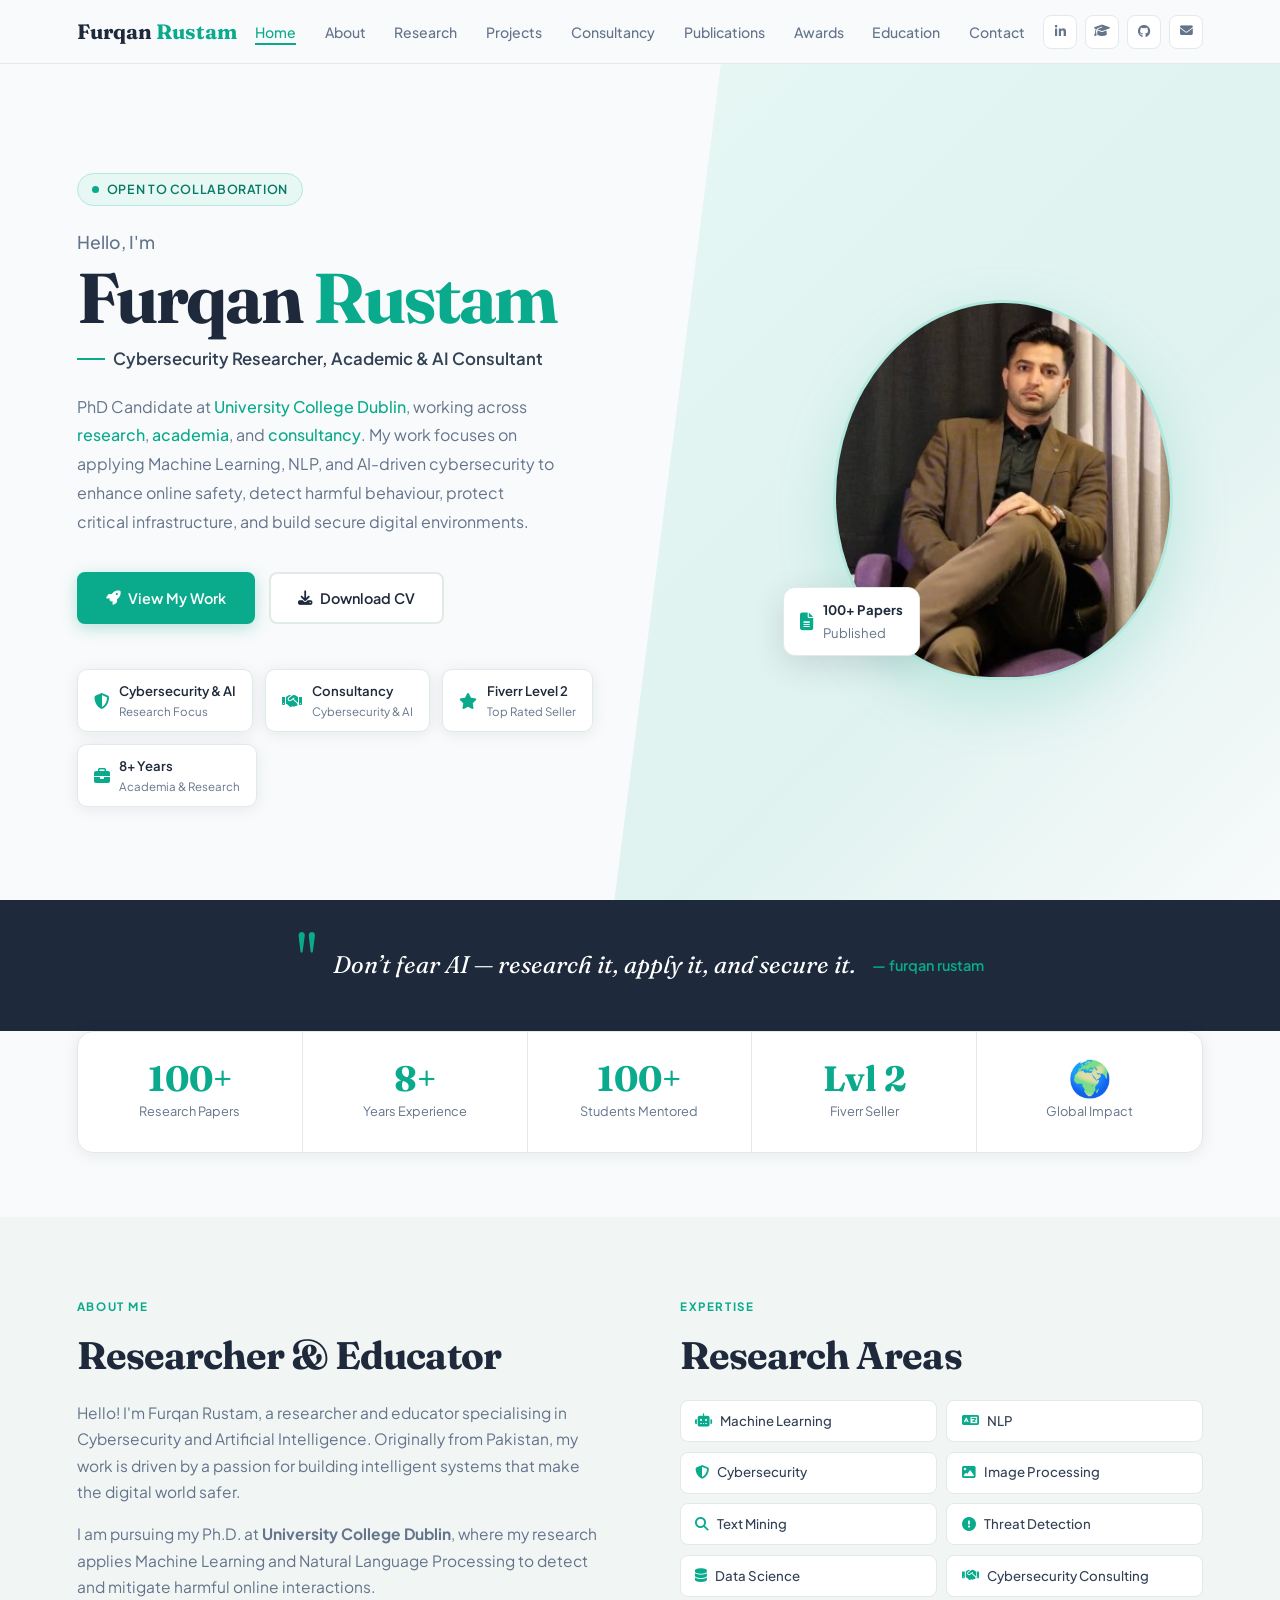
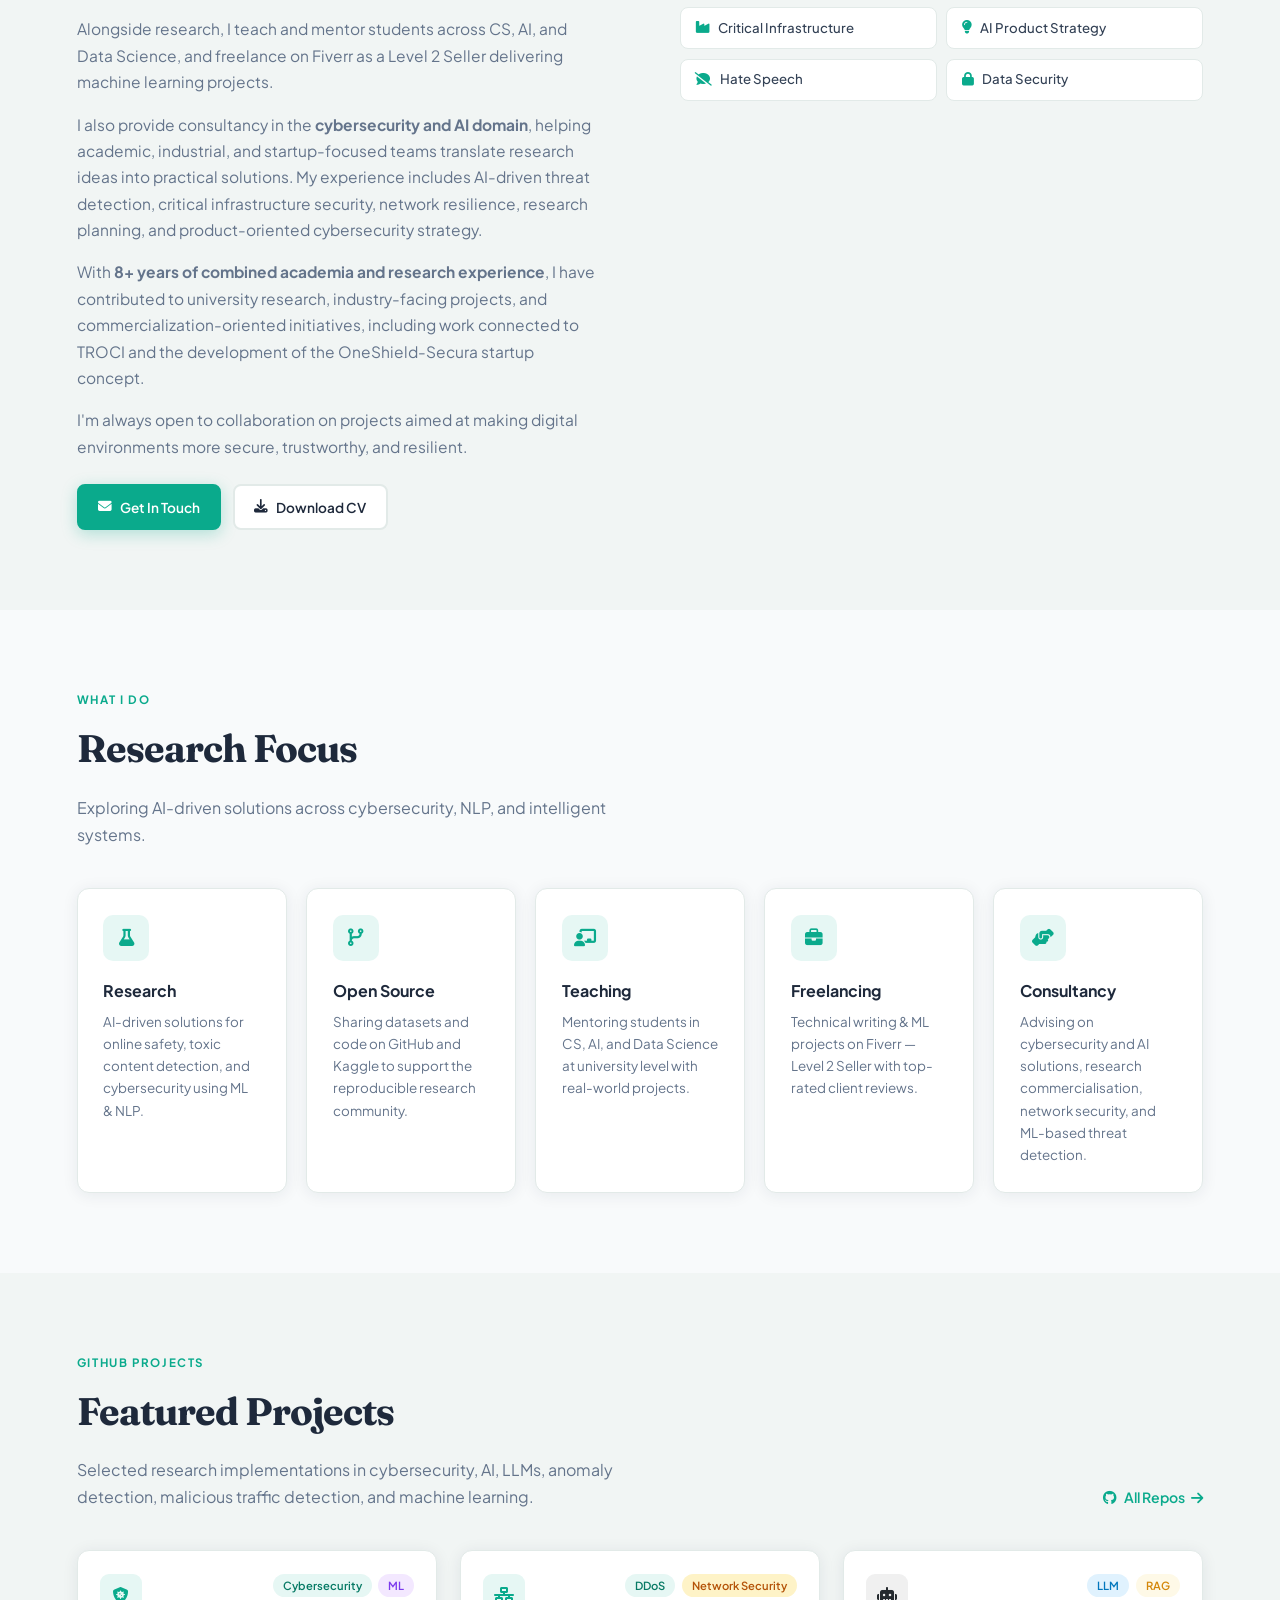
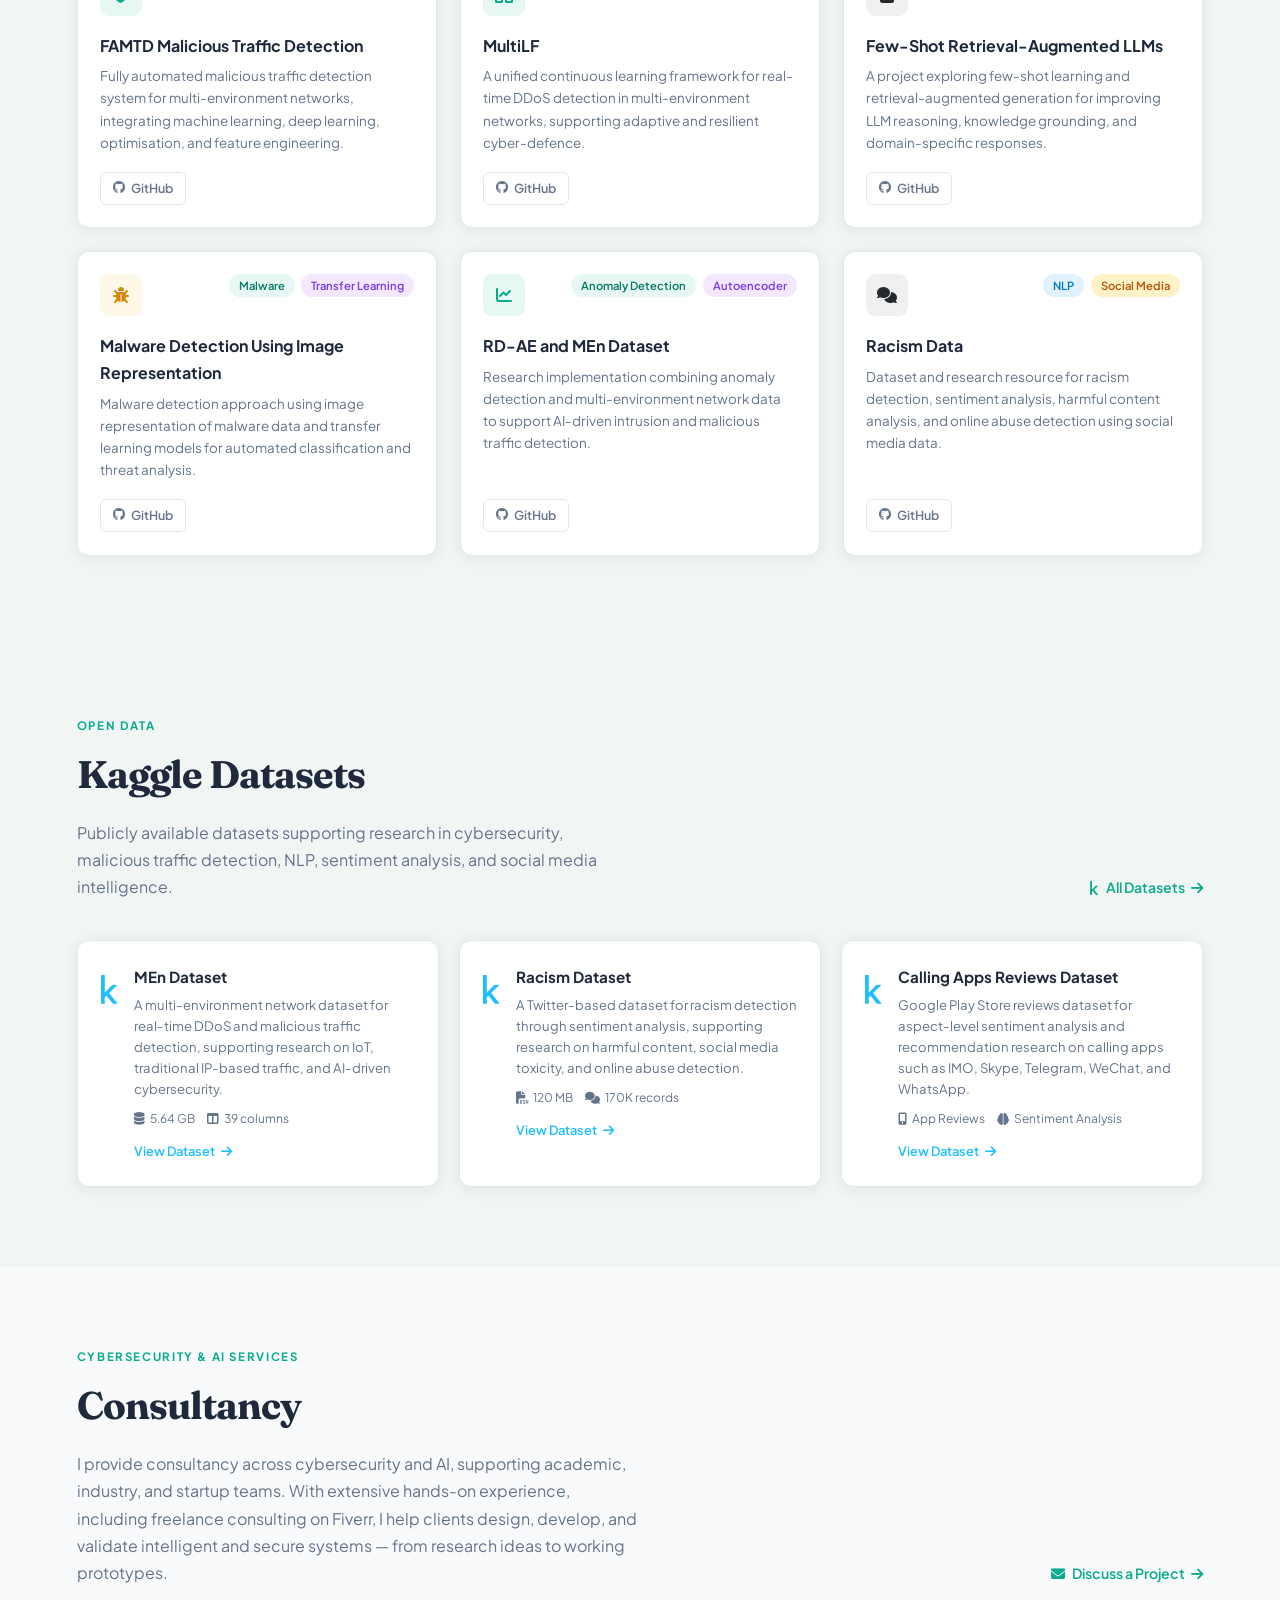
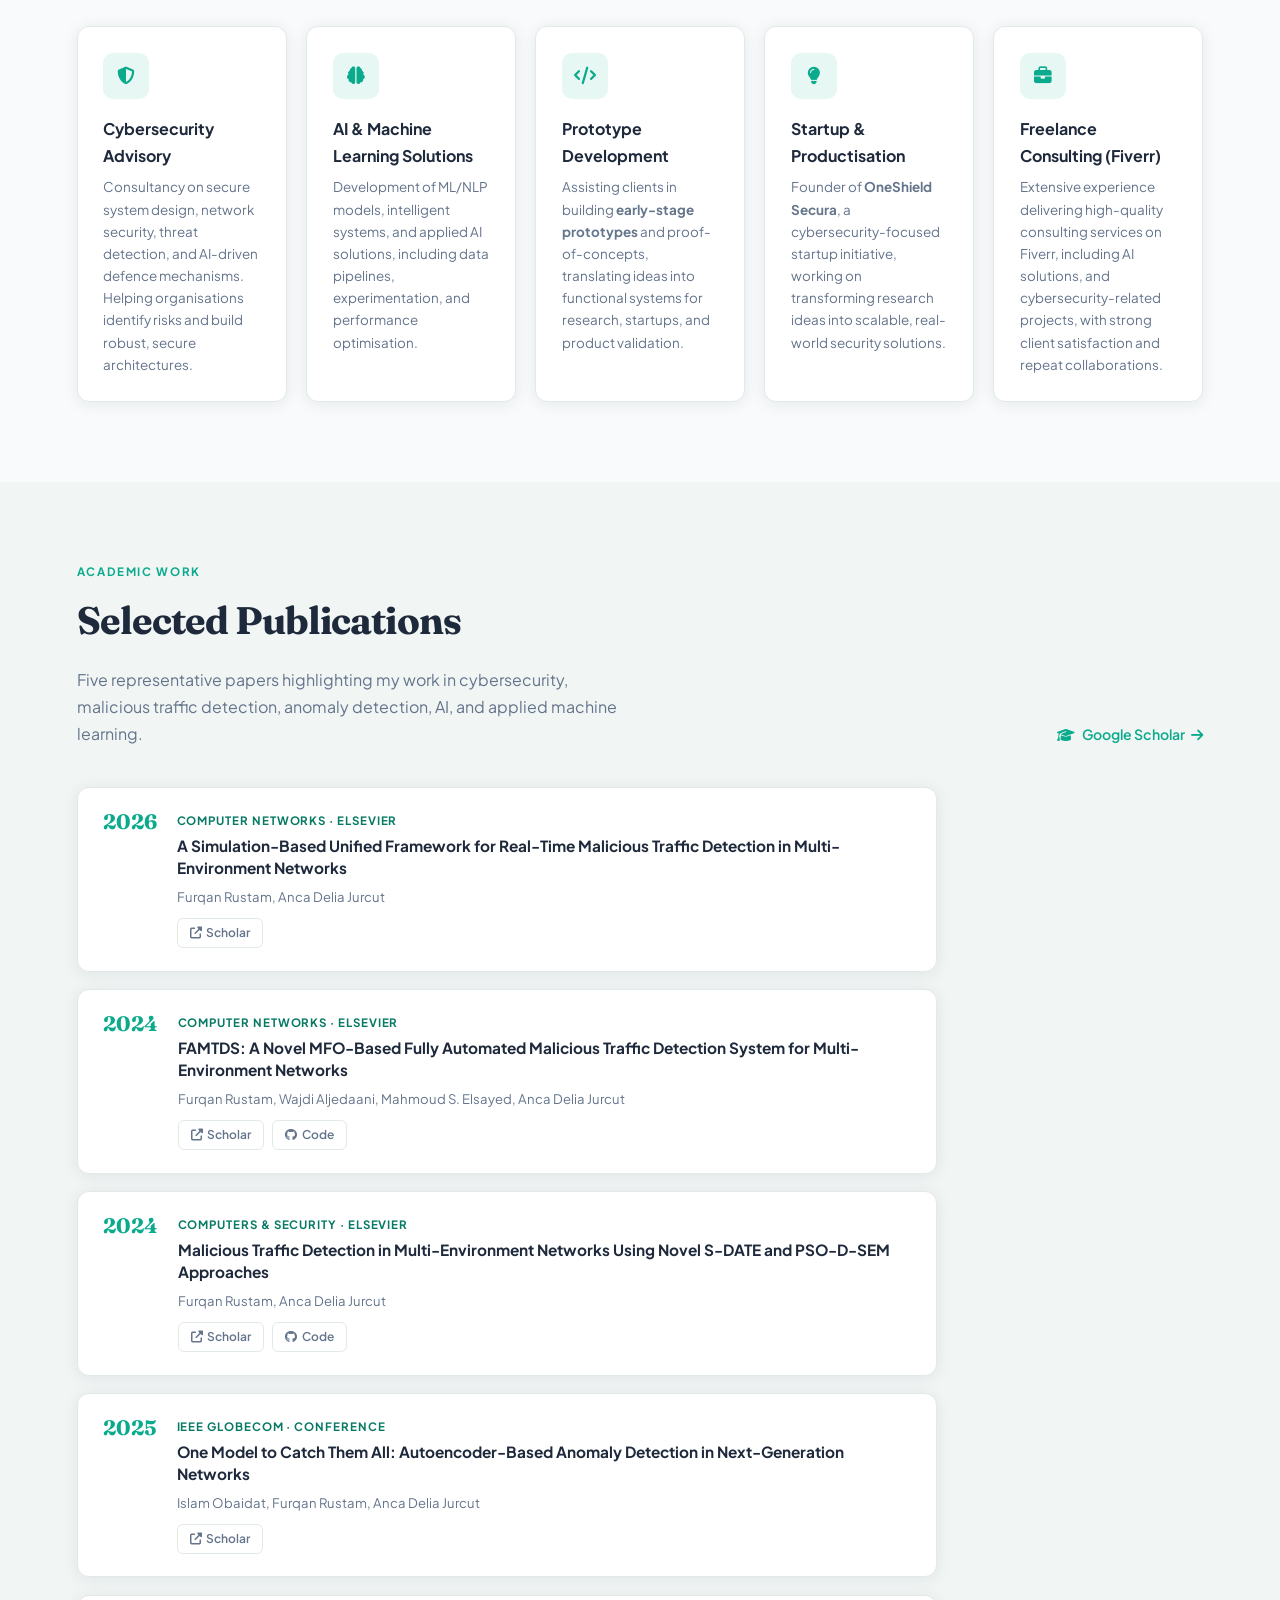
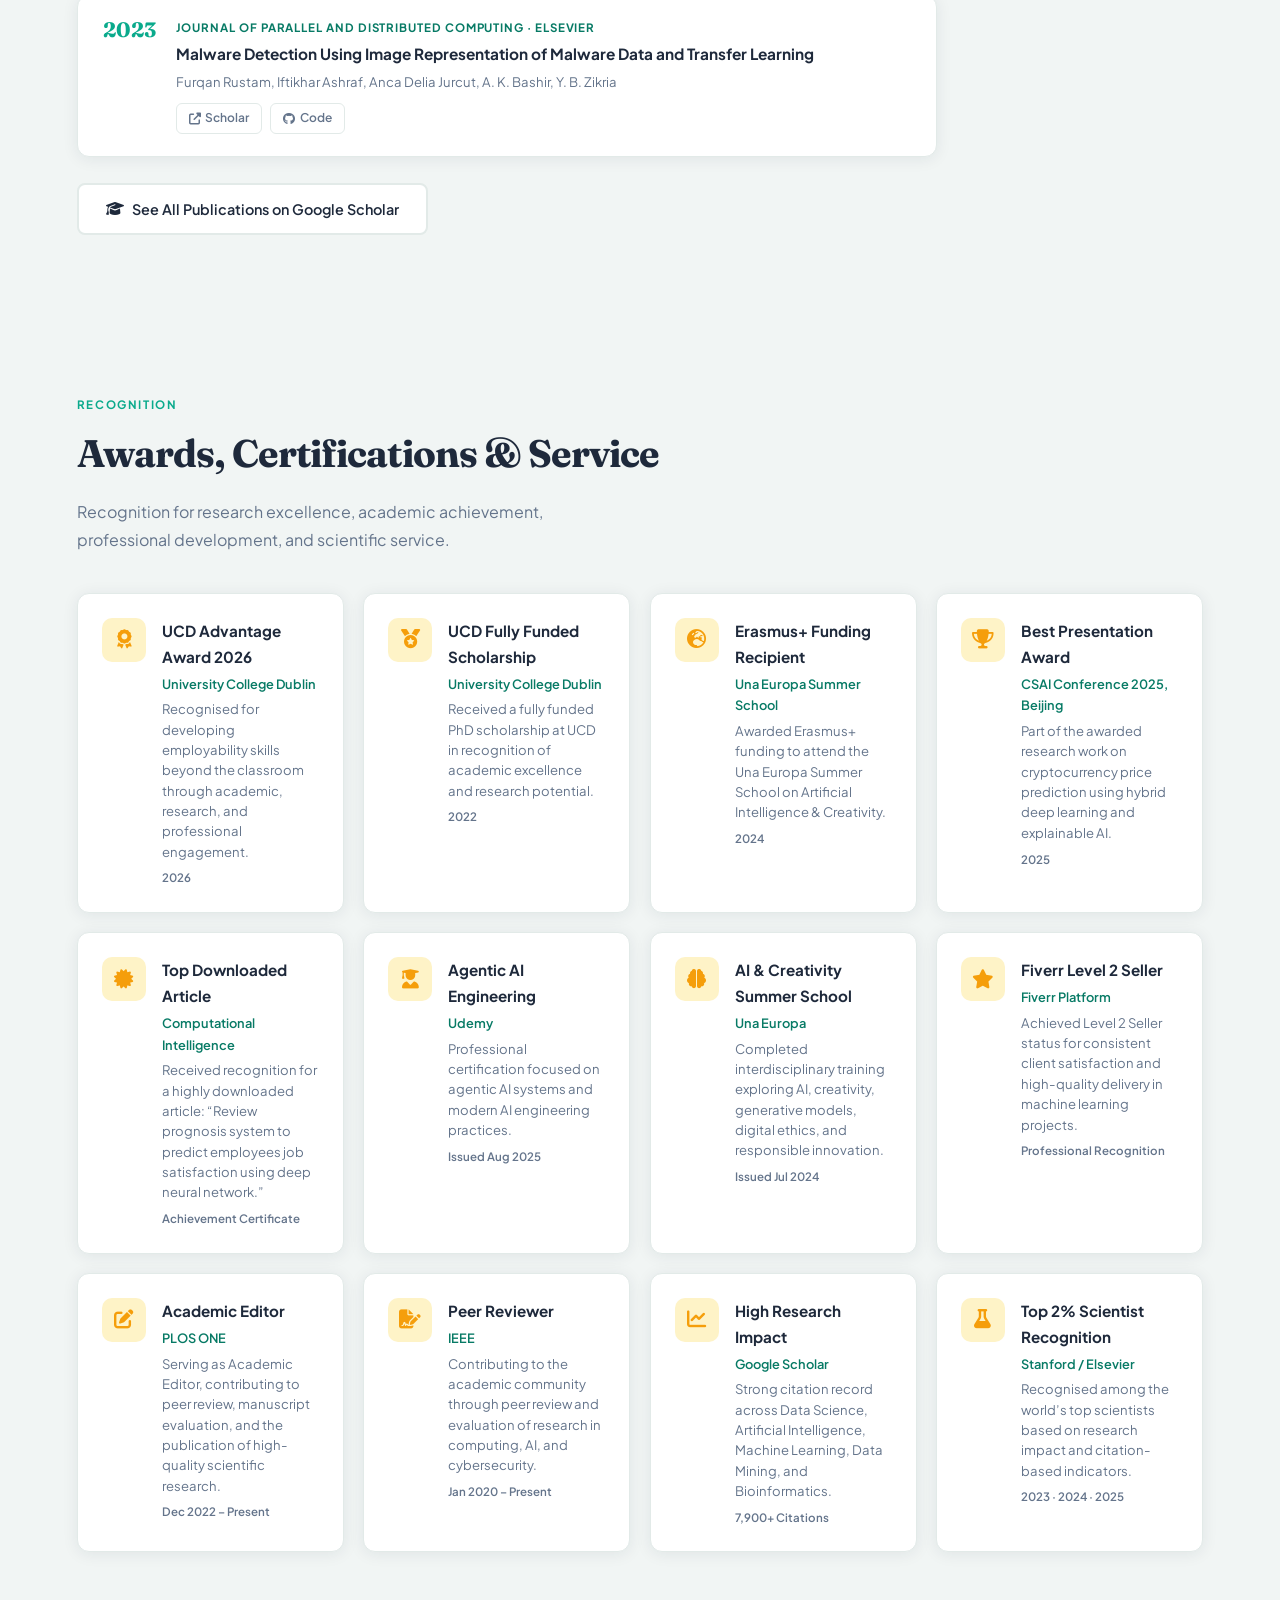
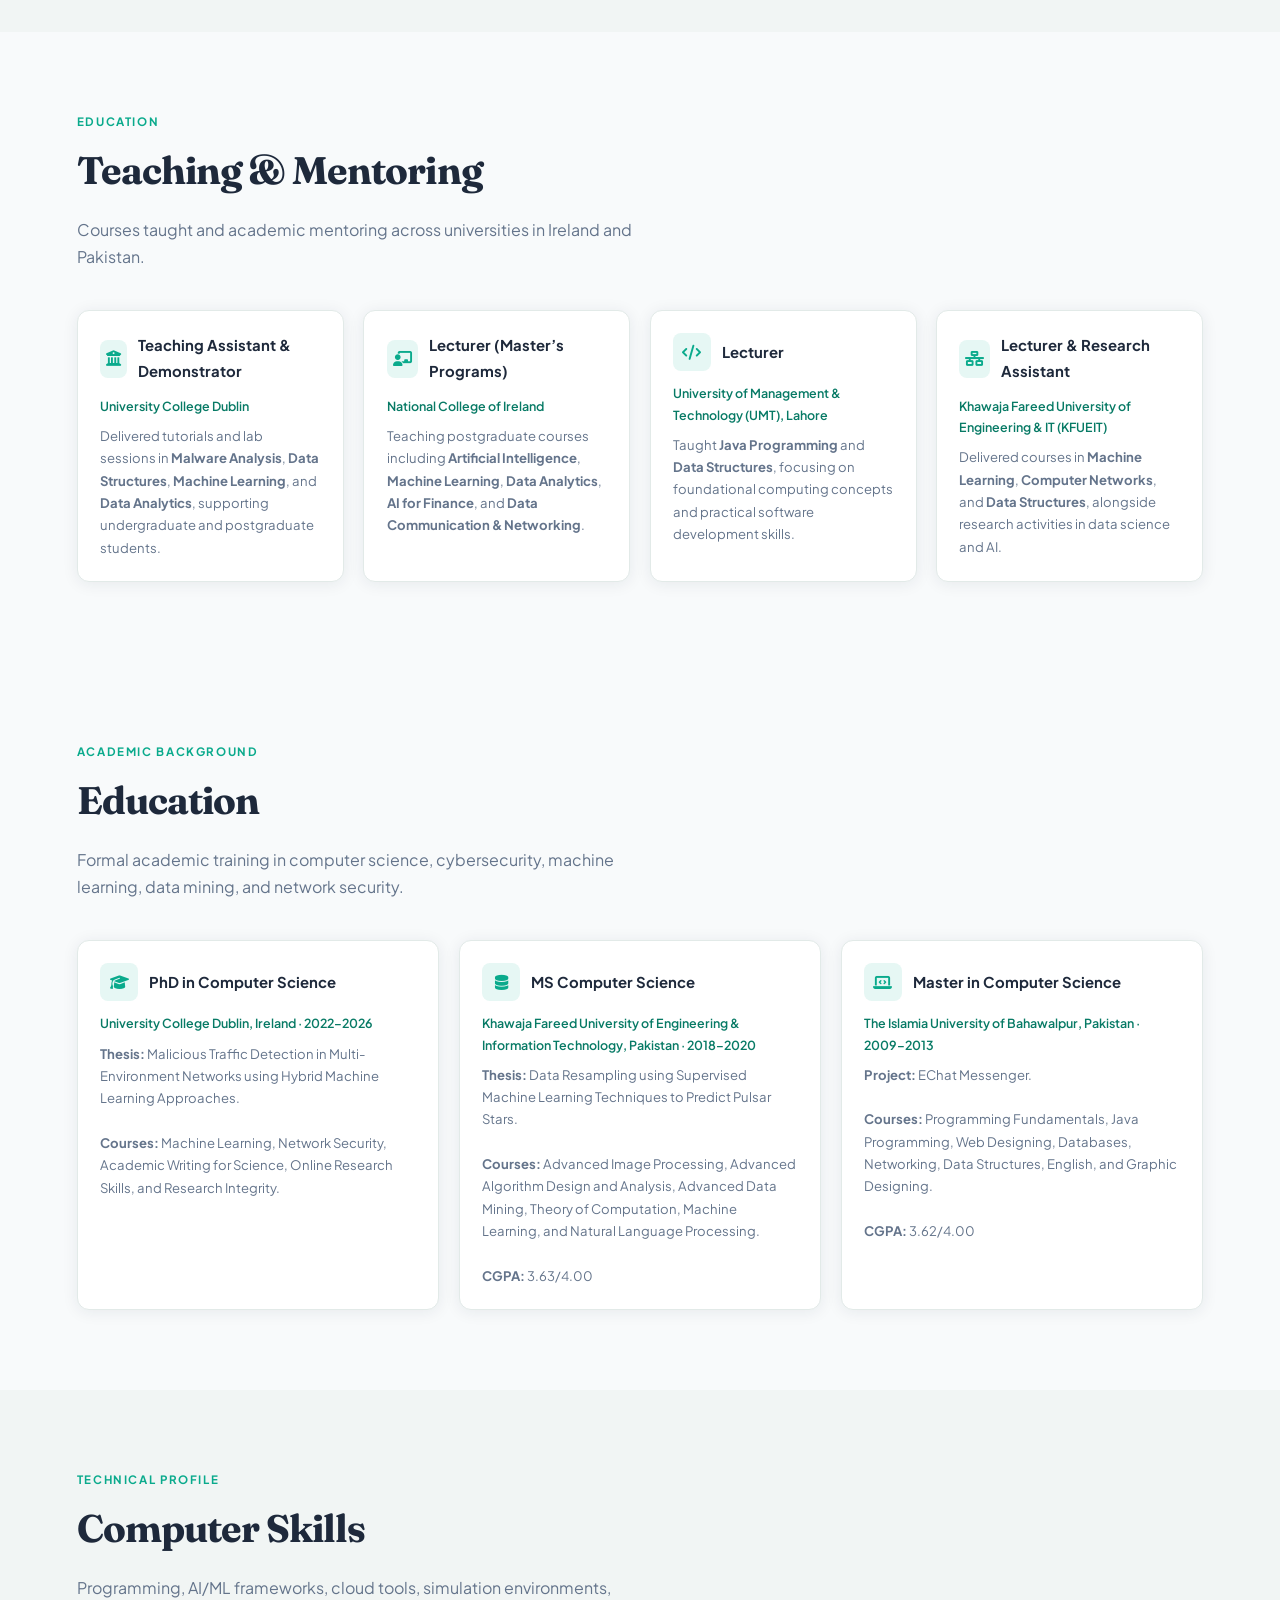
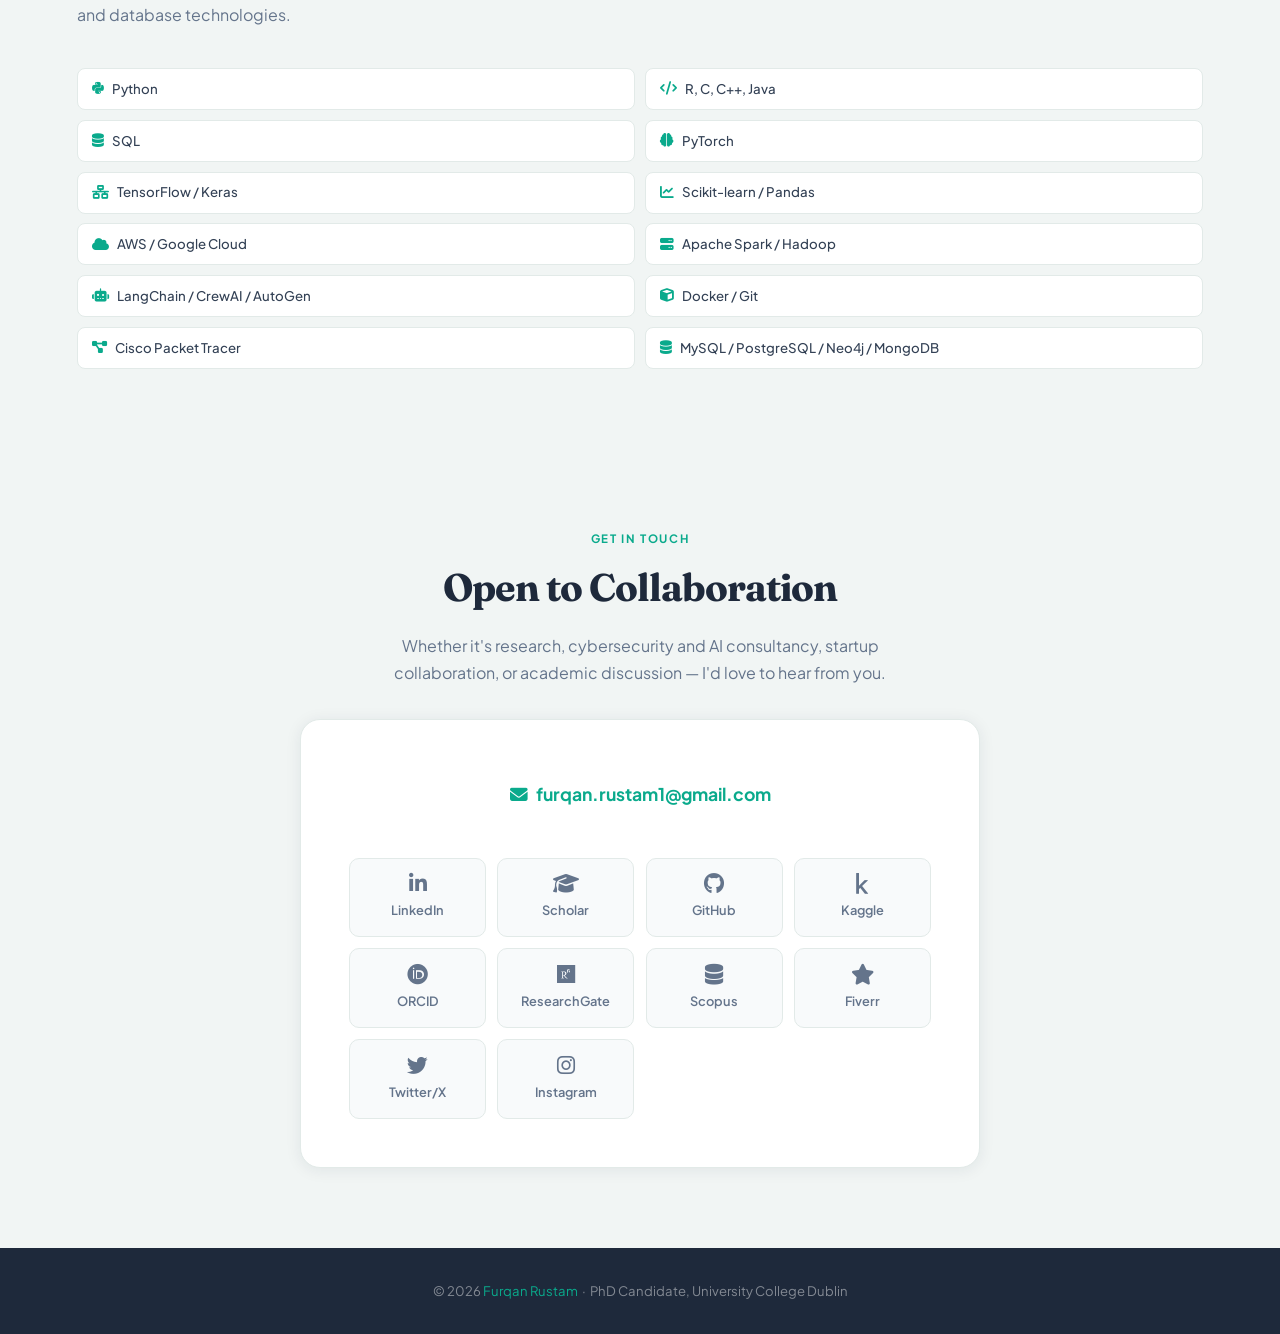
==== commit 11ff25ad: "Add files via upload" ====
--- a/index.html
+++ b/index.html
@@ -429,6 +429,7 @@
   <a href="#consultancy" onclick="closeMenu()">Consultancy</a>
   <a href="#publications" onclick="closeMenu()">Publications</a>
   <a href="#awards" onclick="closeMenu()">Awards</a>
+  <a href="#education" onclick="closeMenu()">Education</a>
   <a href="#contact" onclick="closeMenu()">Contact</a>
 </div>
 
@@ -480,7 +481,7 @@
 <!-- QUOTE -->
 <div class="quote-banner">
   <span class="q-mark">"</span>
-  <span class="q-text">Don’t fear AI — research it, apply it, and secure it</span>
+  <span class="q-text">Don’t fear AI — research it, apply it, and secure it.</span>
   <span class="q-attr">&mdash; furqan rustam</span>
 </div>
 
@@ -1273,7 +1274,7 @@
 
 <!-- FOOTER -->
 <footer>
-  <p>© 2025 <a href="#home">Furqan Rustam</a> &nbsp;·&nbsp; PhD Candidate, University College Dublin &nbsp;·&nbsp; Built for GitHub Pages</p>
+  <p>© 2026 <a href="#home">Furqan Rustam</a> &nbsp;·&nbsp; PhD Candidate, University College Dublin</p>
 </footer>
 
 <script>
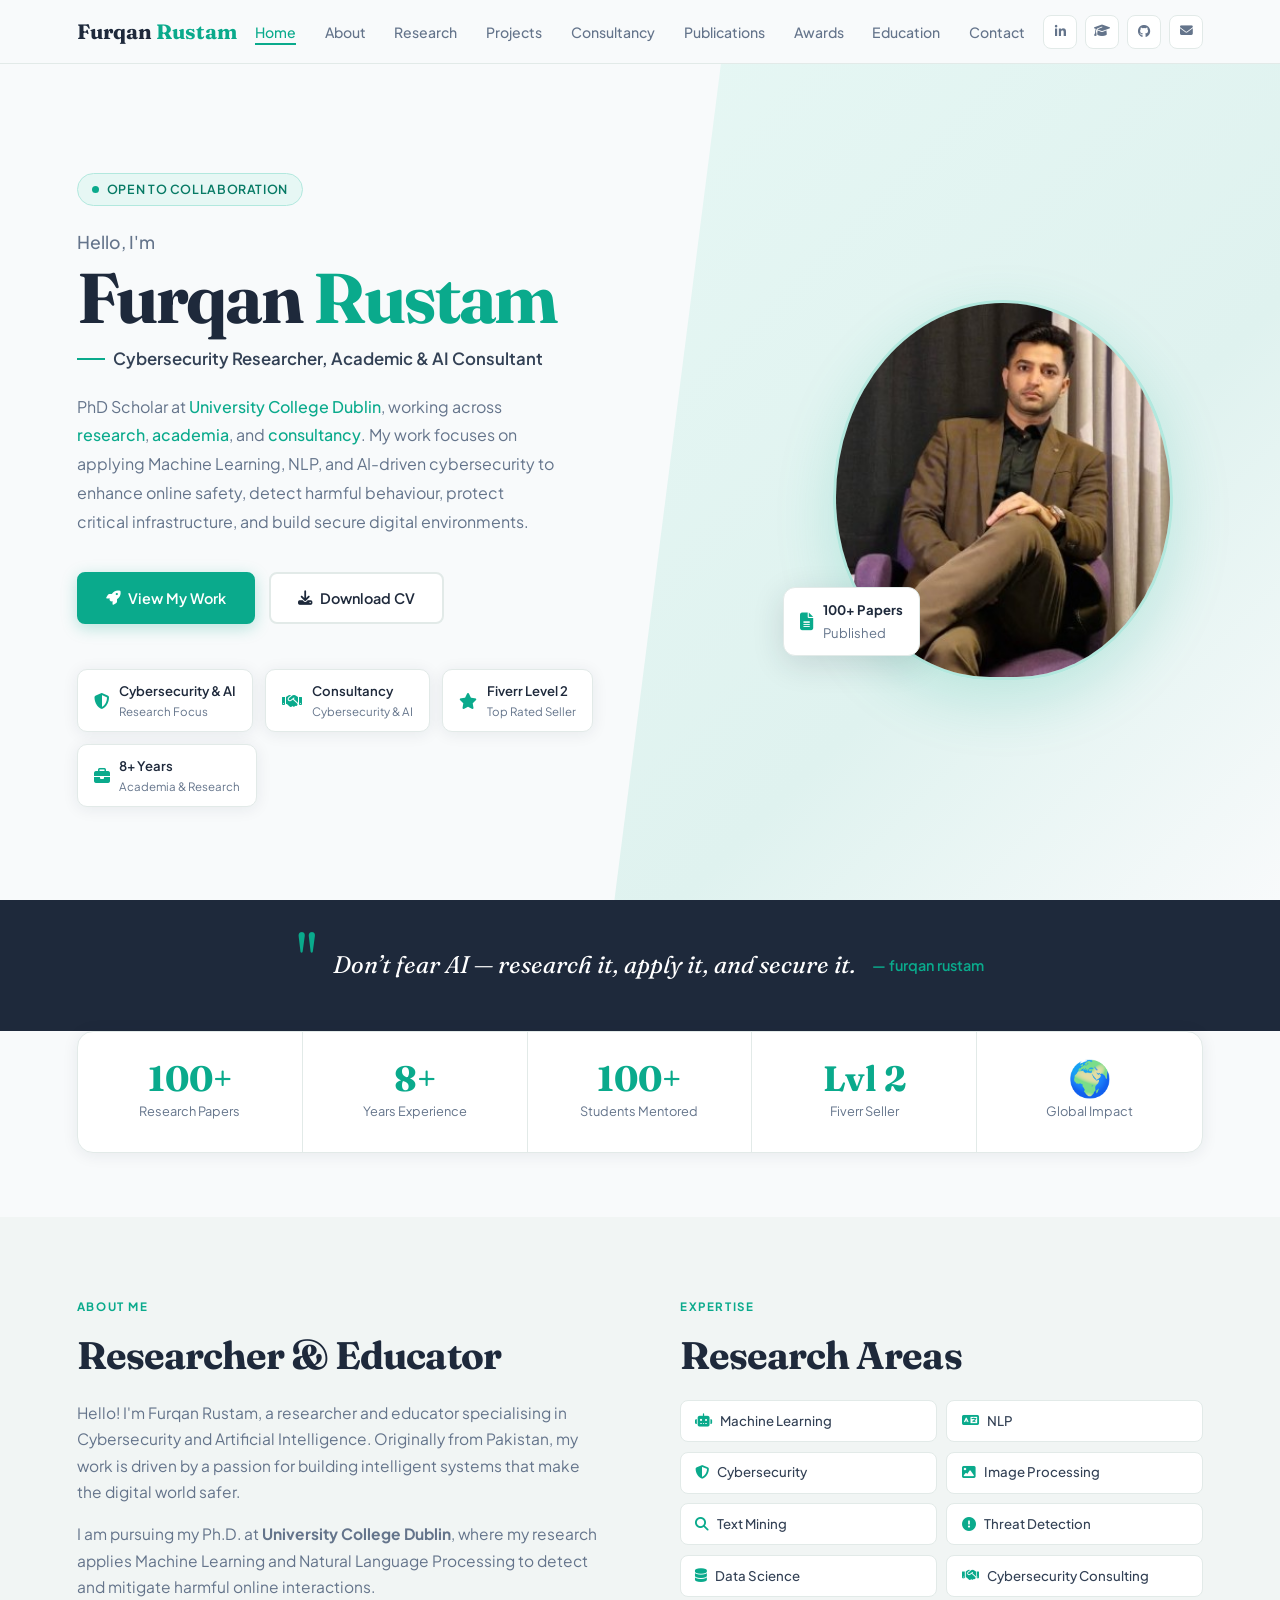
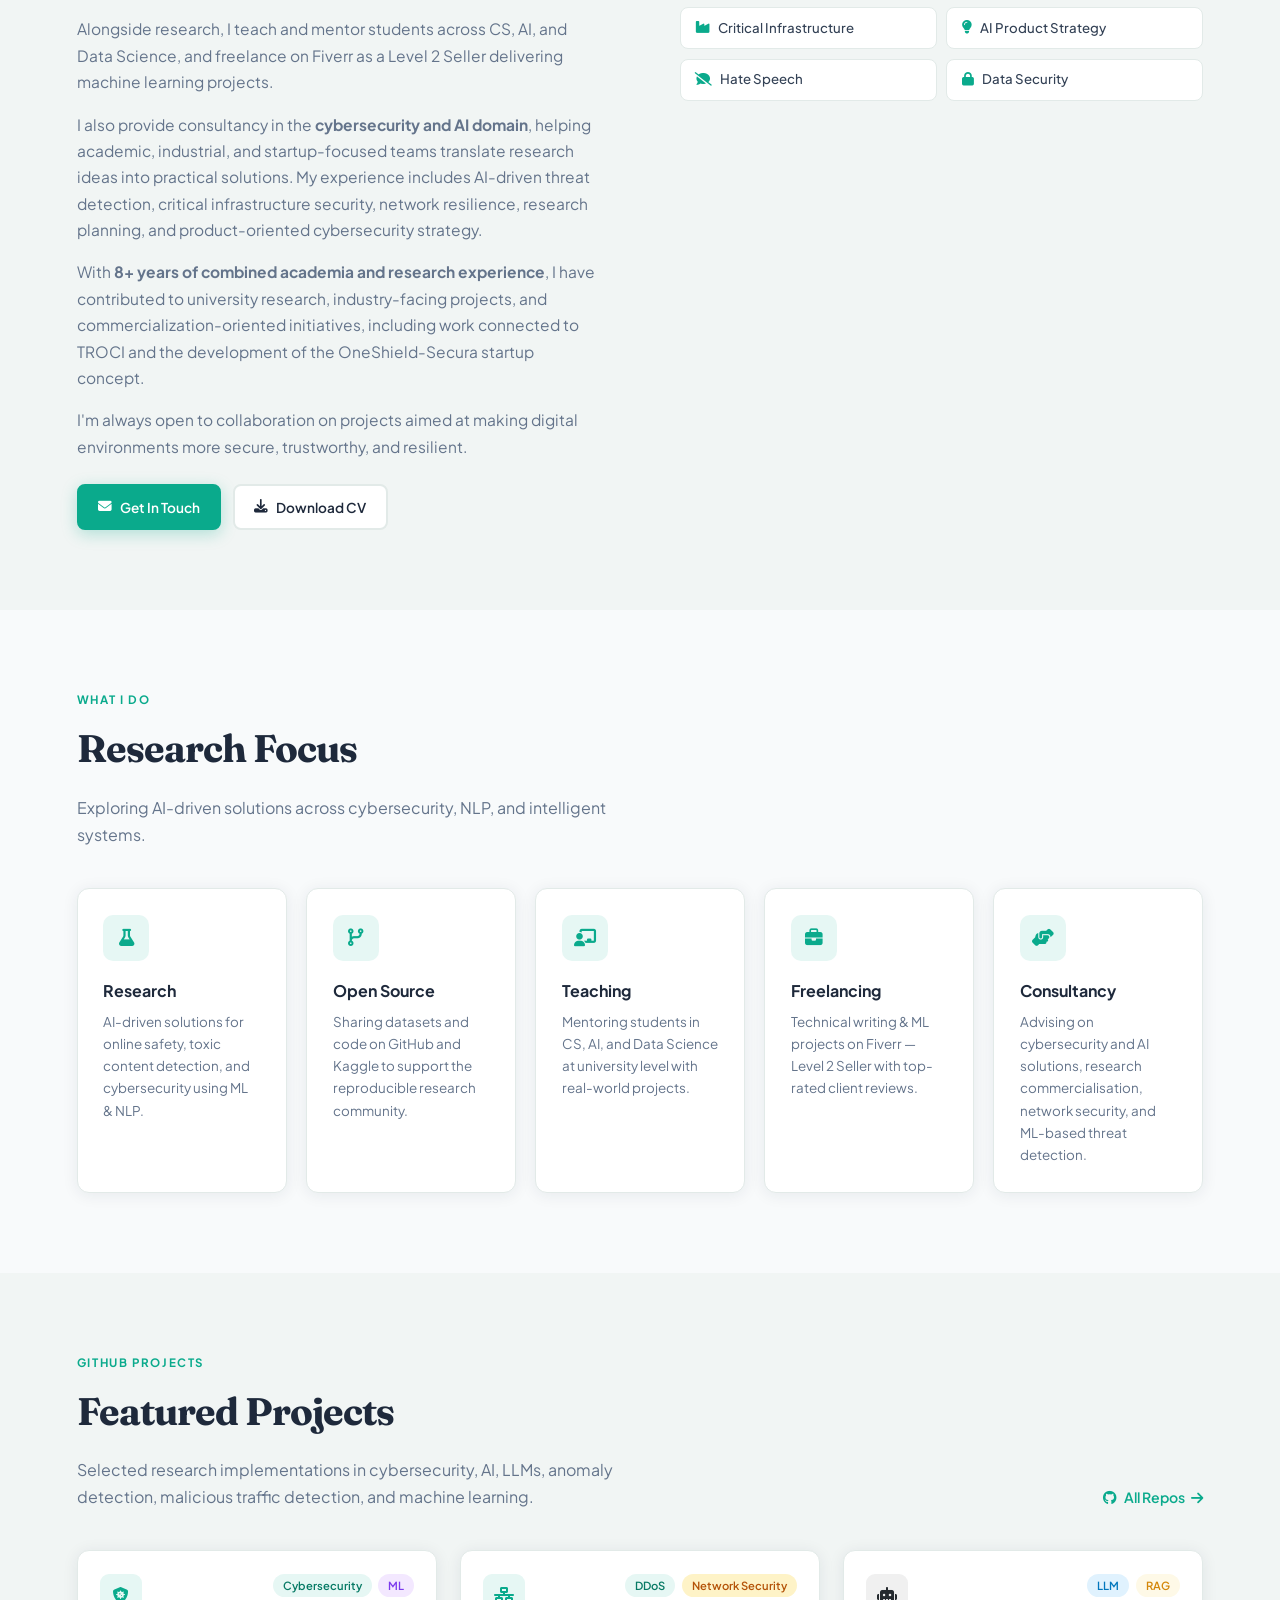
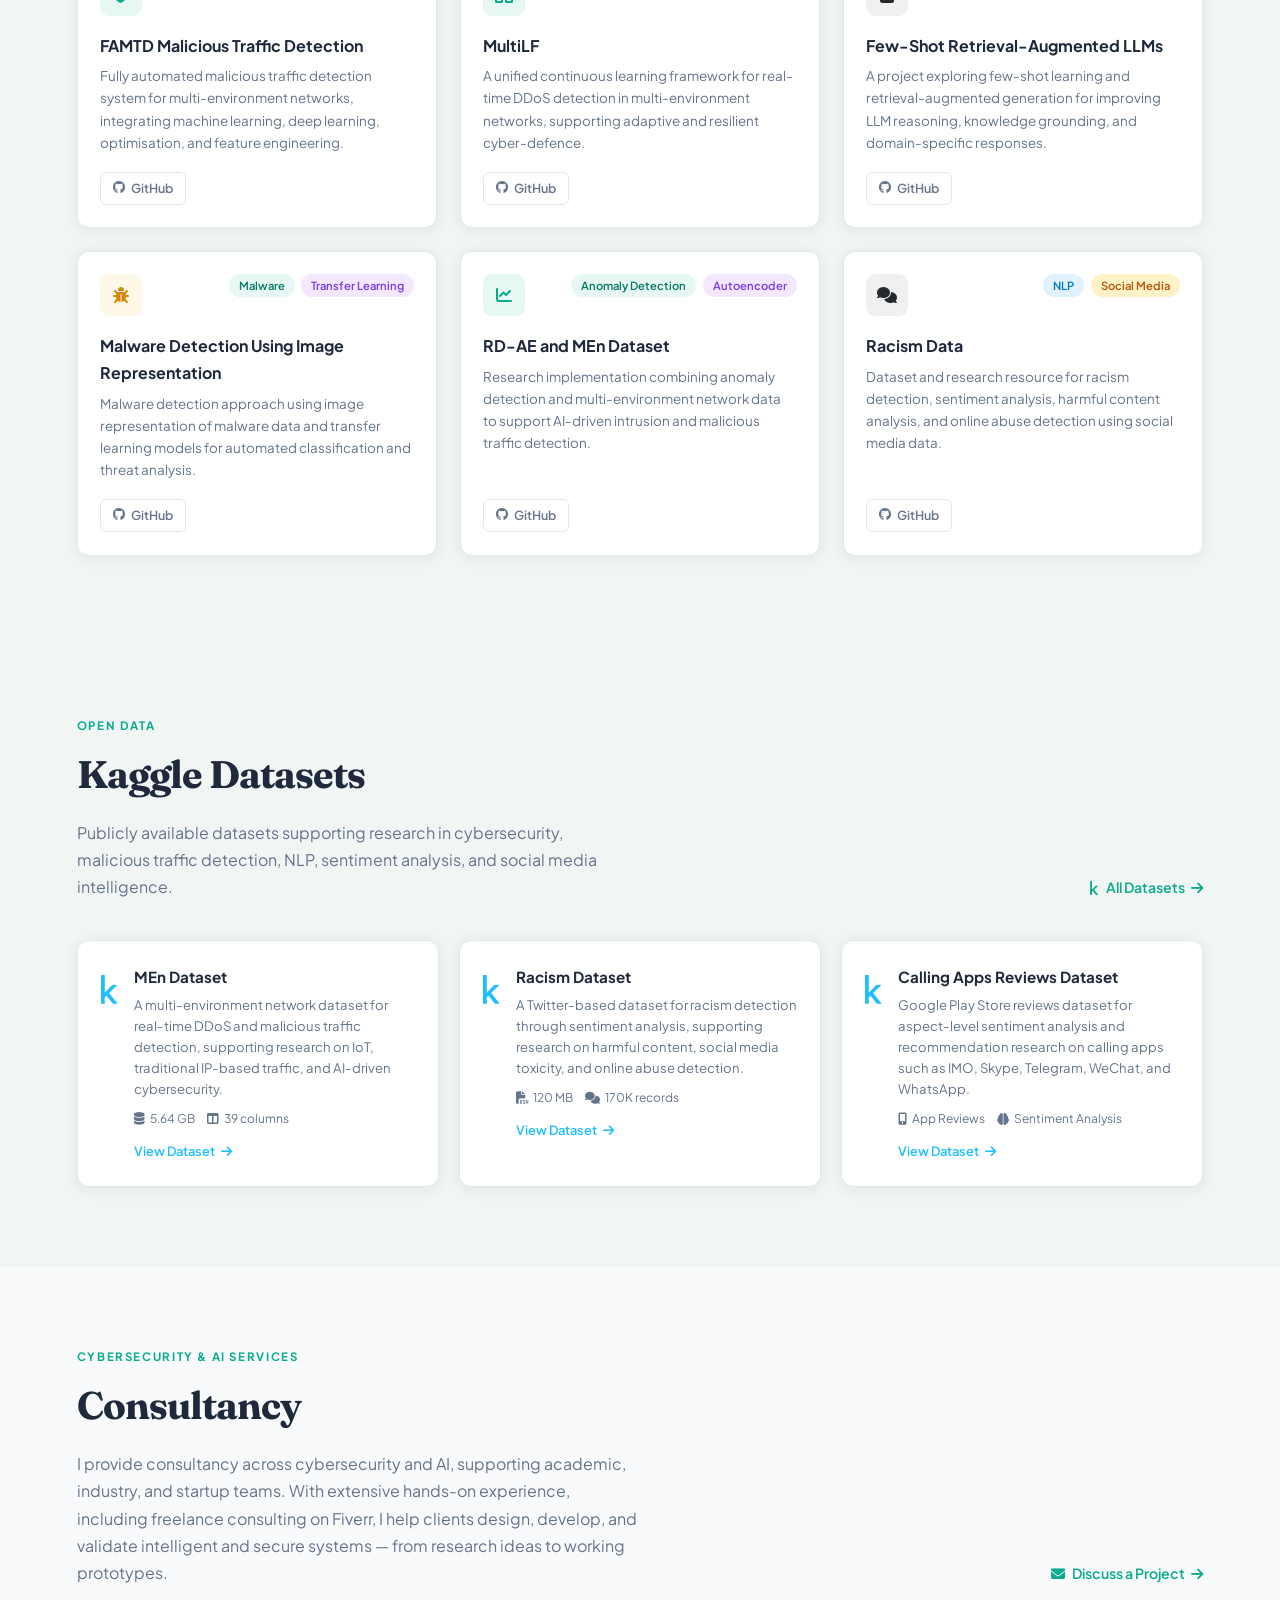
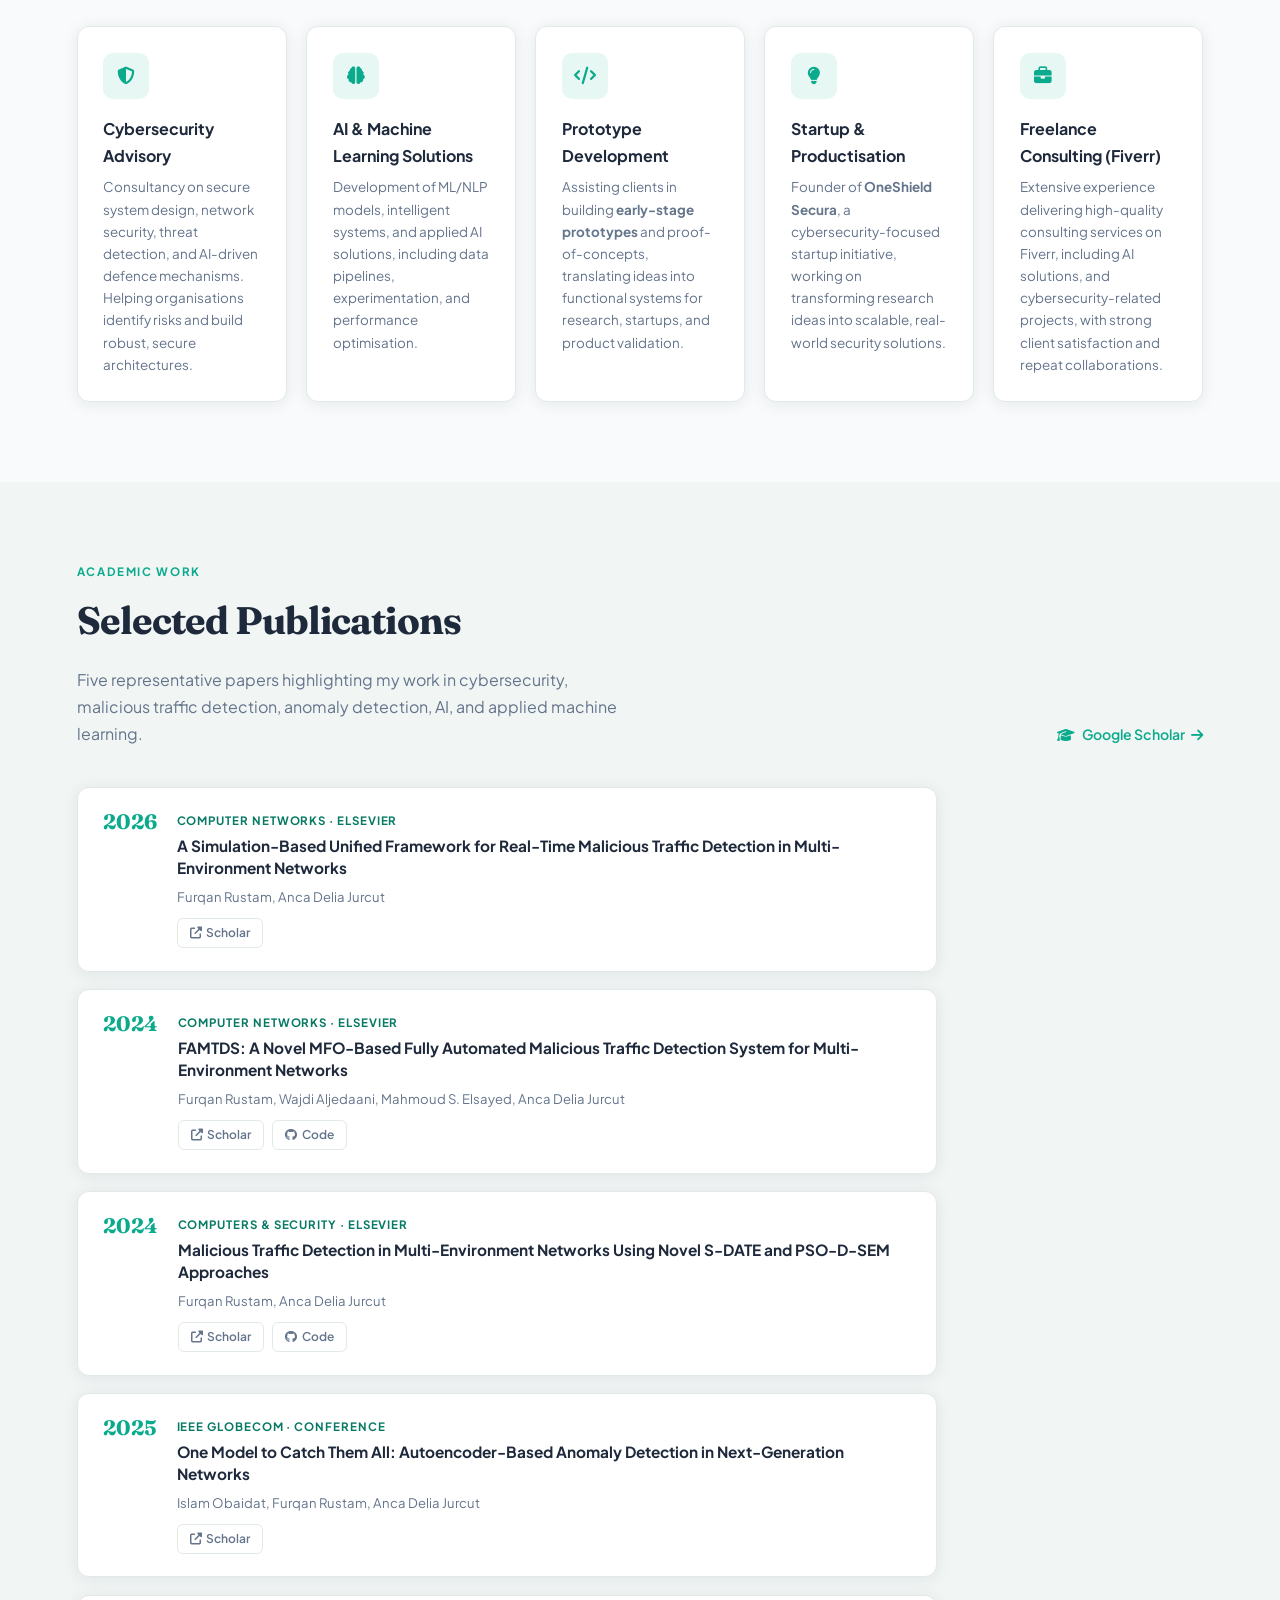
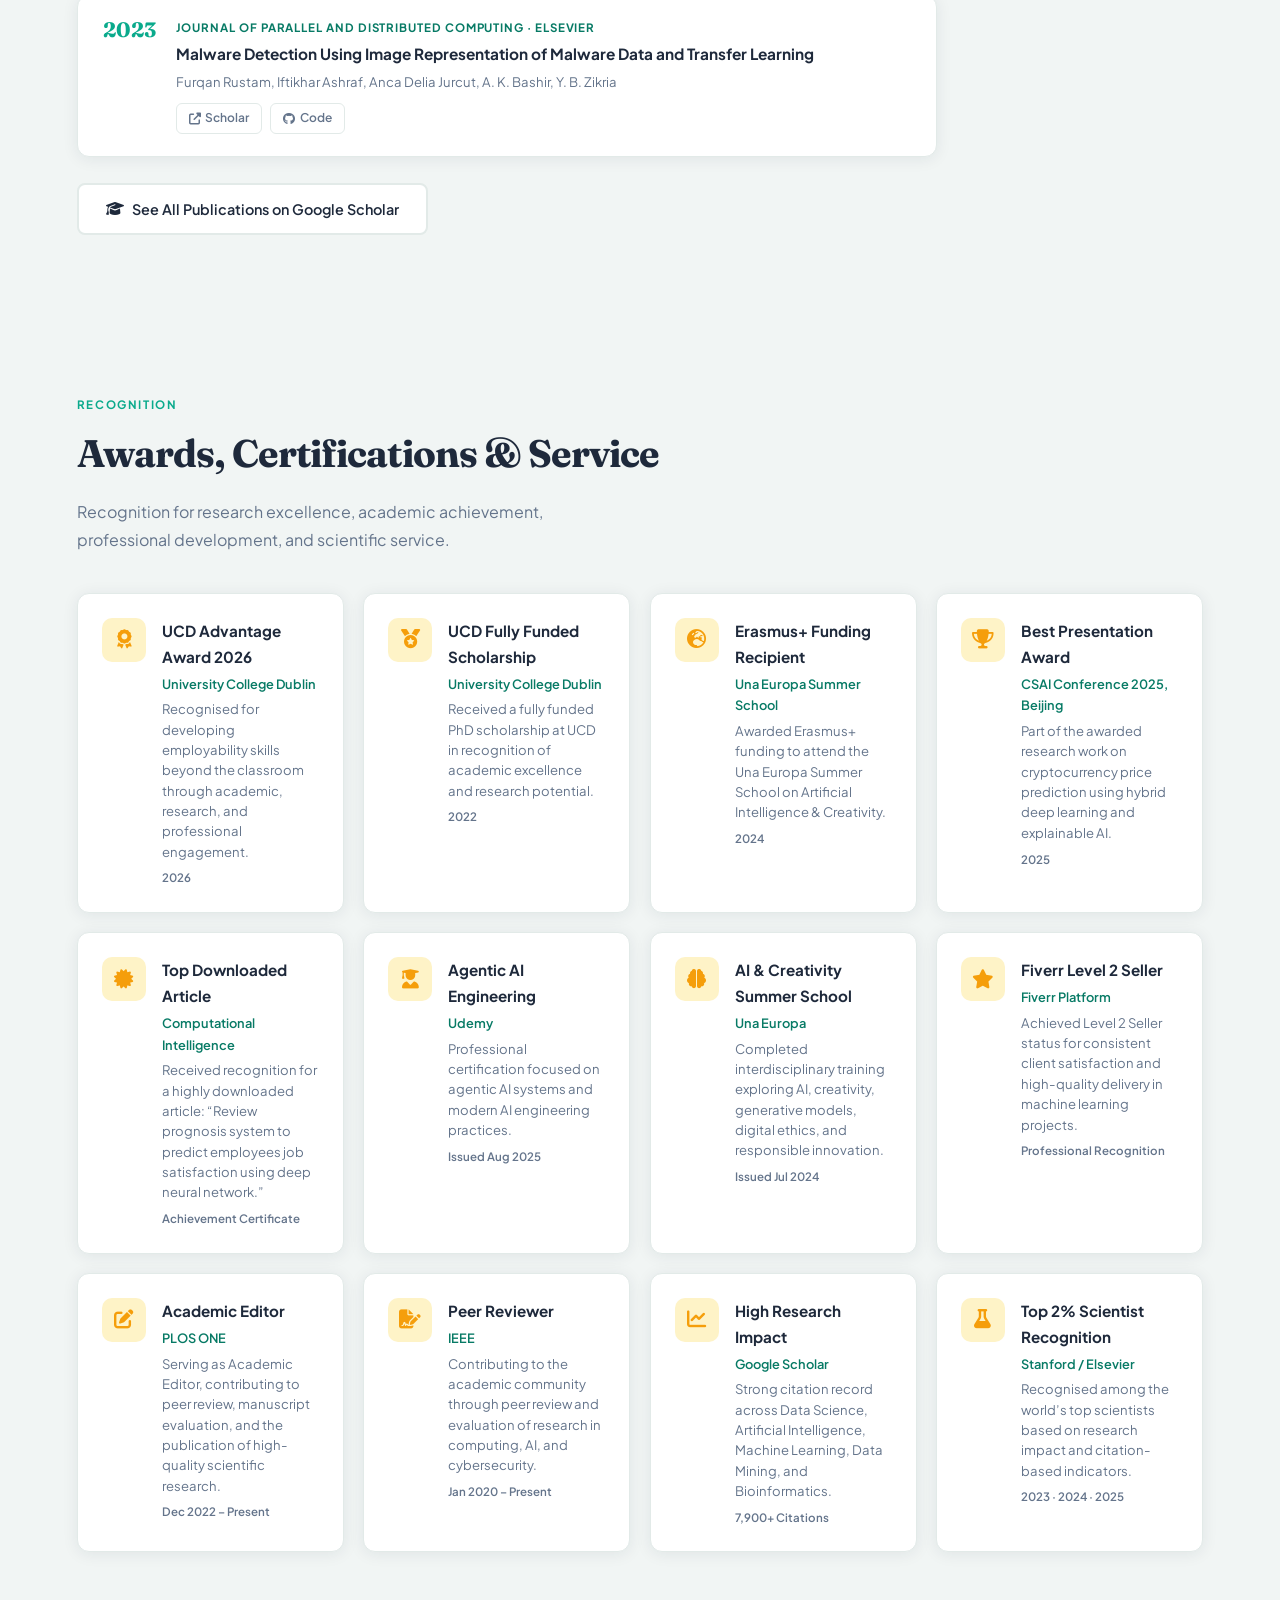
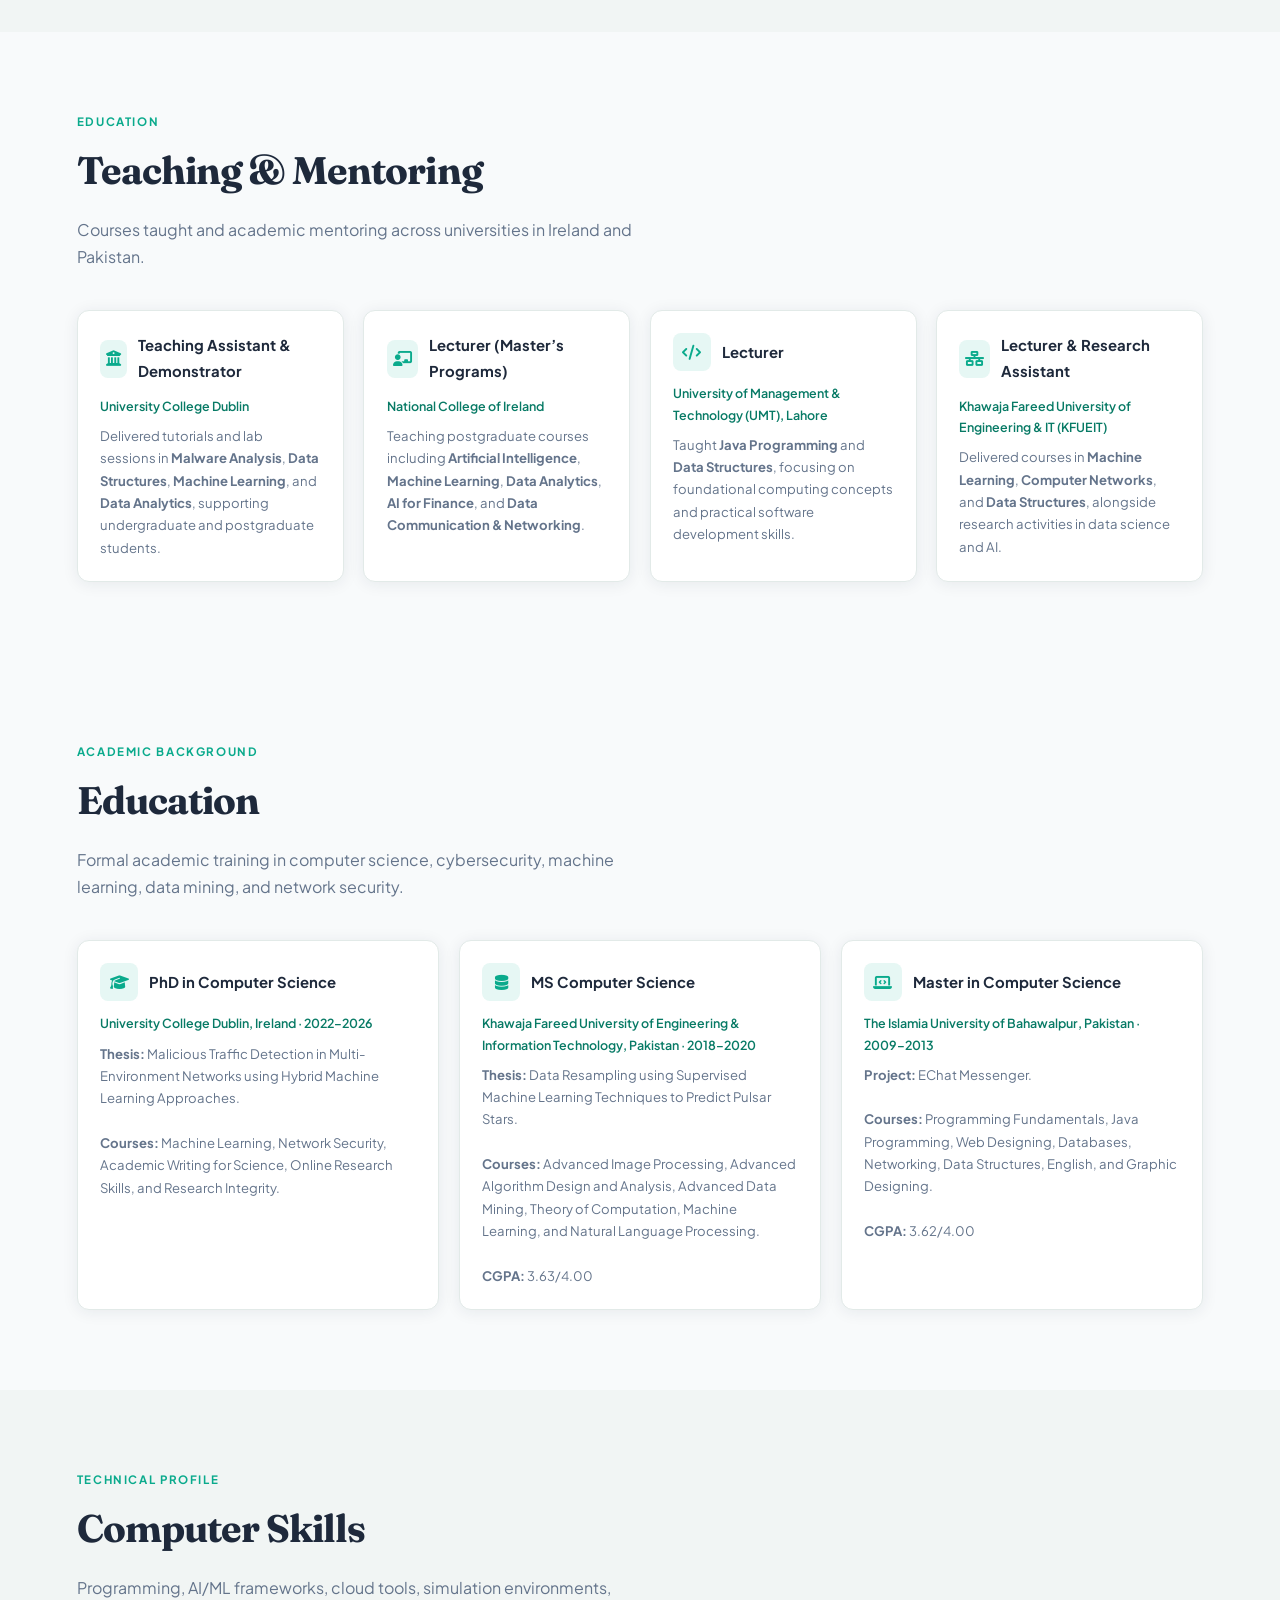
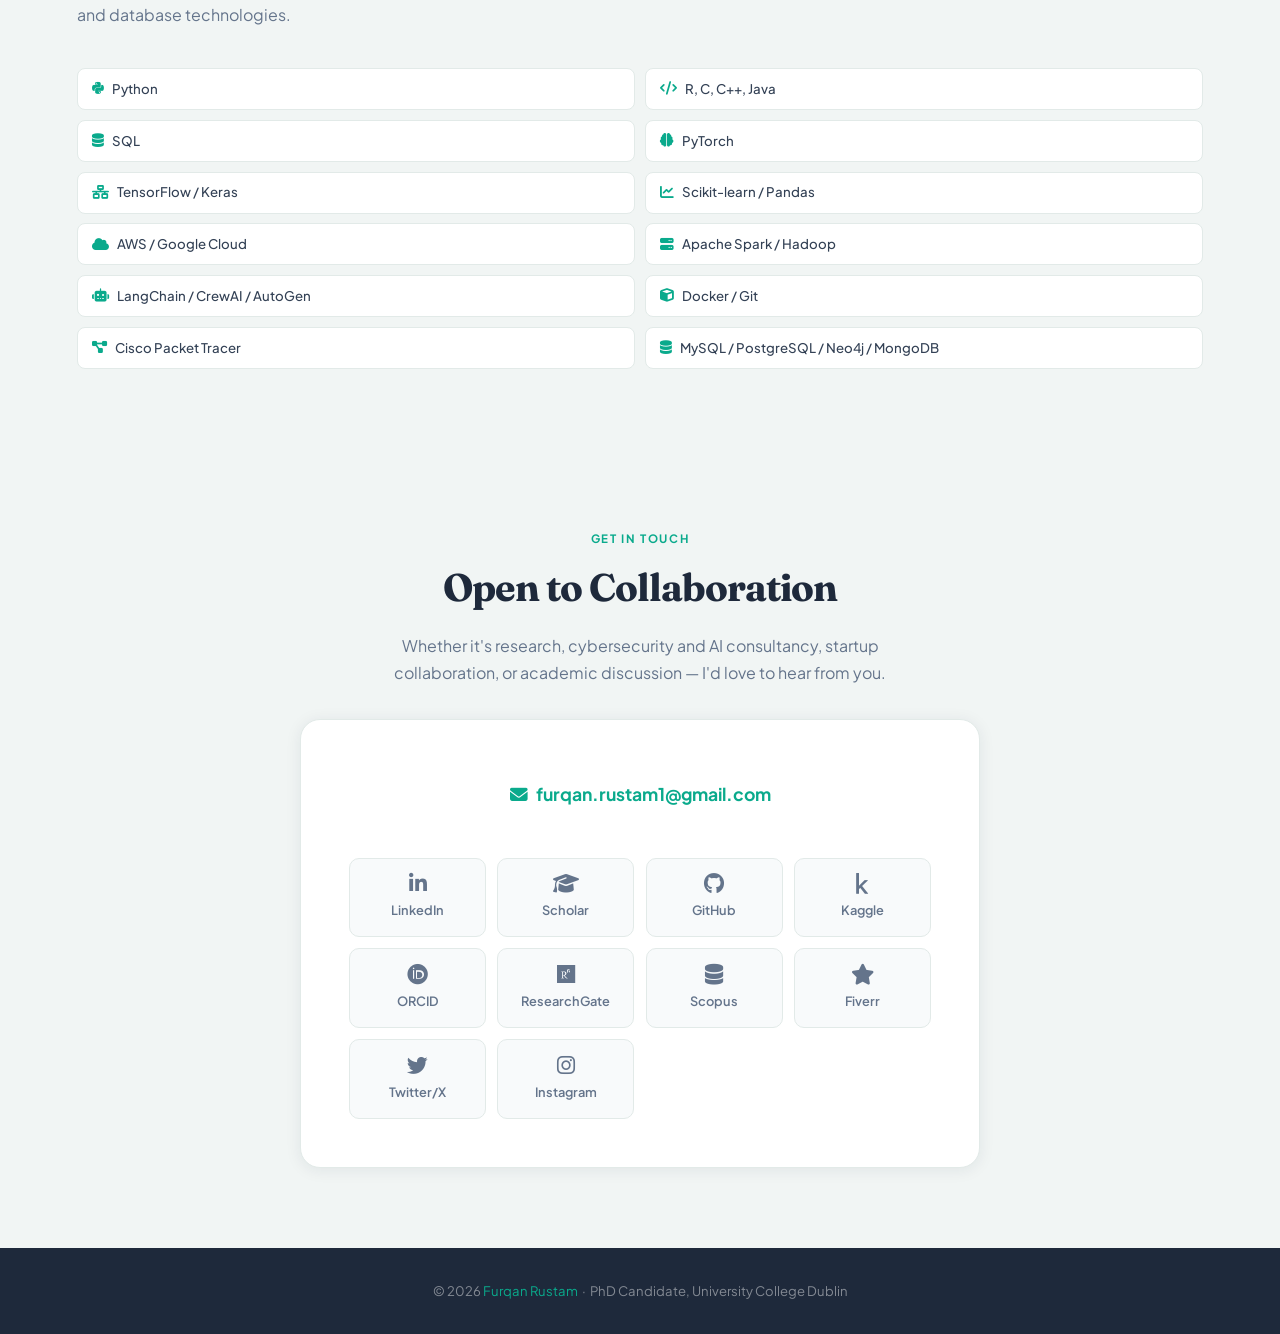
==== commit 3c19b0d2: "Update index.html" ====
--- a/index.html
+++ b/index.html
@@ -442,7 +442,7 @@
     <h1 class="hero-name">Furqan <em>Rustam</em></h1>
     <p class="hero-role">Cybersecurity Researcher, Academic &amp; AI Consultant</p>
     <p class="hero-desc">
-      PhD Candidate at <a href="https://www.ucd.ie/" target="_blank">University College Dublin</a>,
+      PhD Scholar at <a href="https://www.ucd.ie/" target="_blank">University College Dublin</a>,
       working across <a href="#research">research</a>, <a href="#teaching">academia</a>, and
       <a href="#consultancy">consultancy</a>. My work focuses on applying Machine Learning,
       NLP, and AI-driven cybersecurity to enhance online safety, detect harmful behaviour,
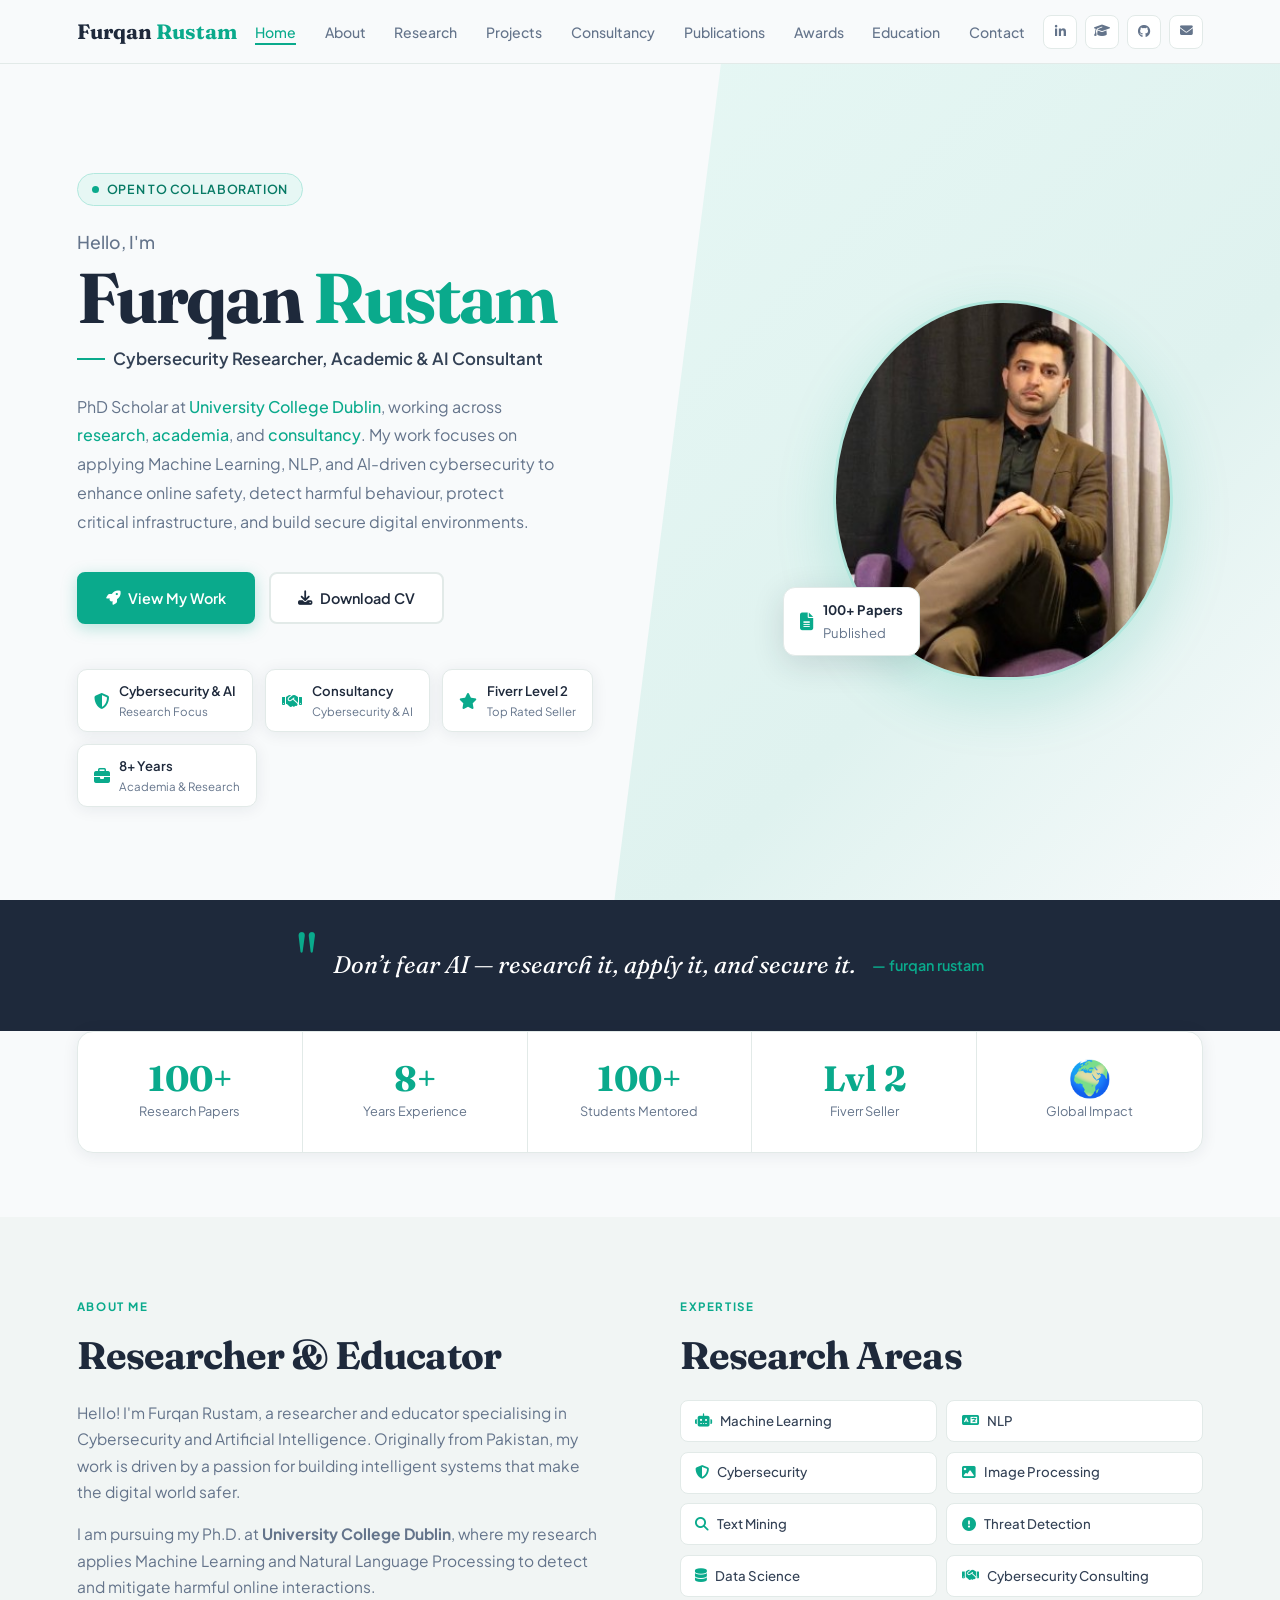
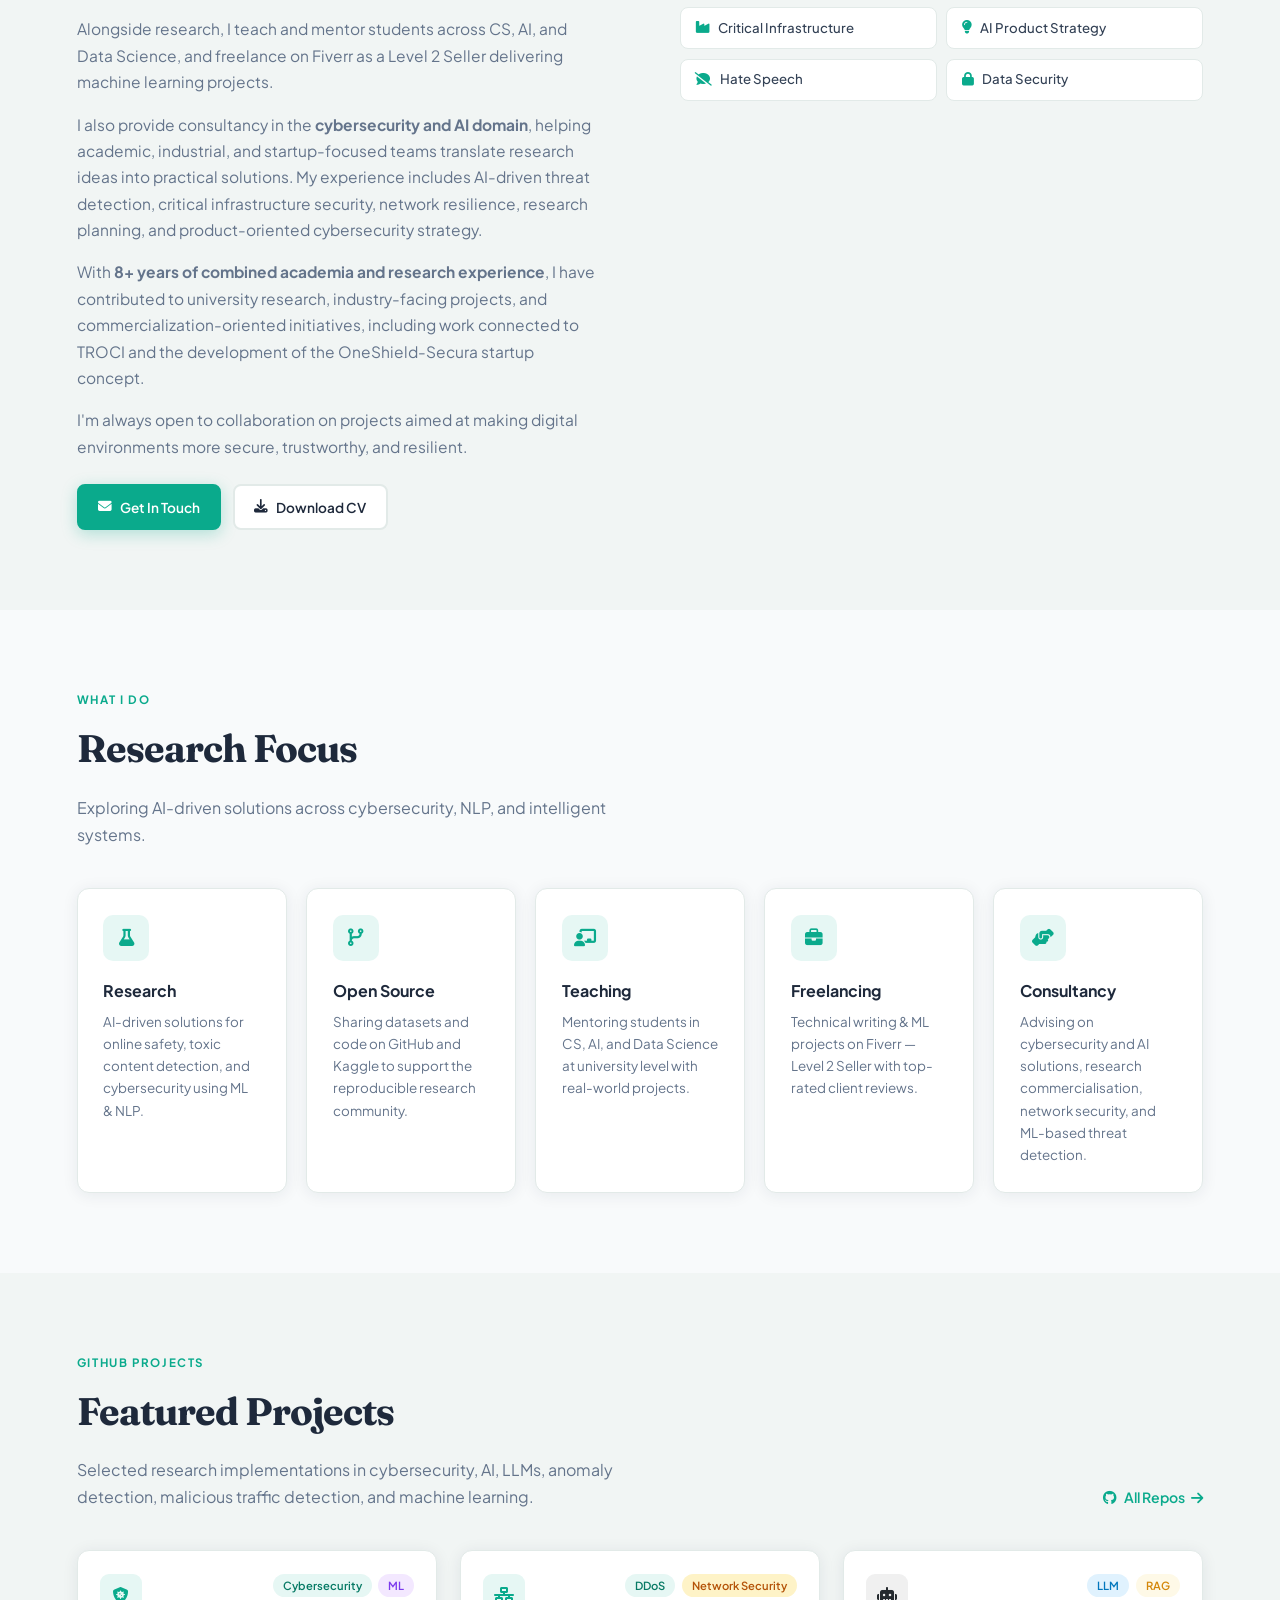
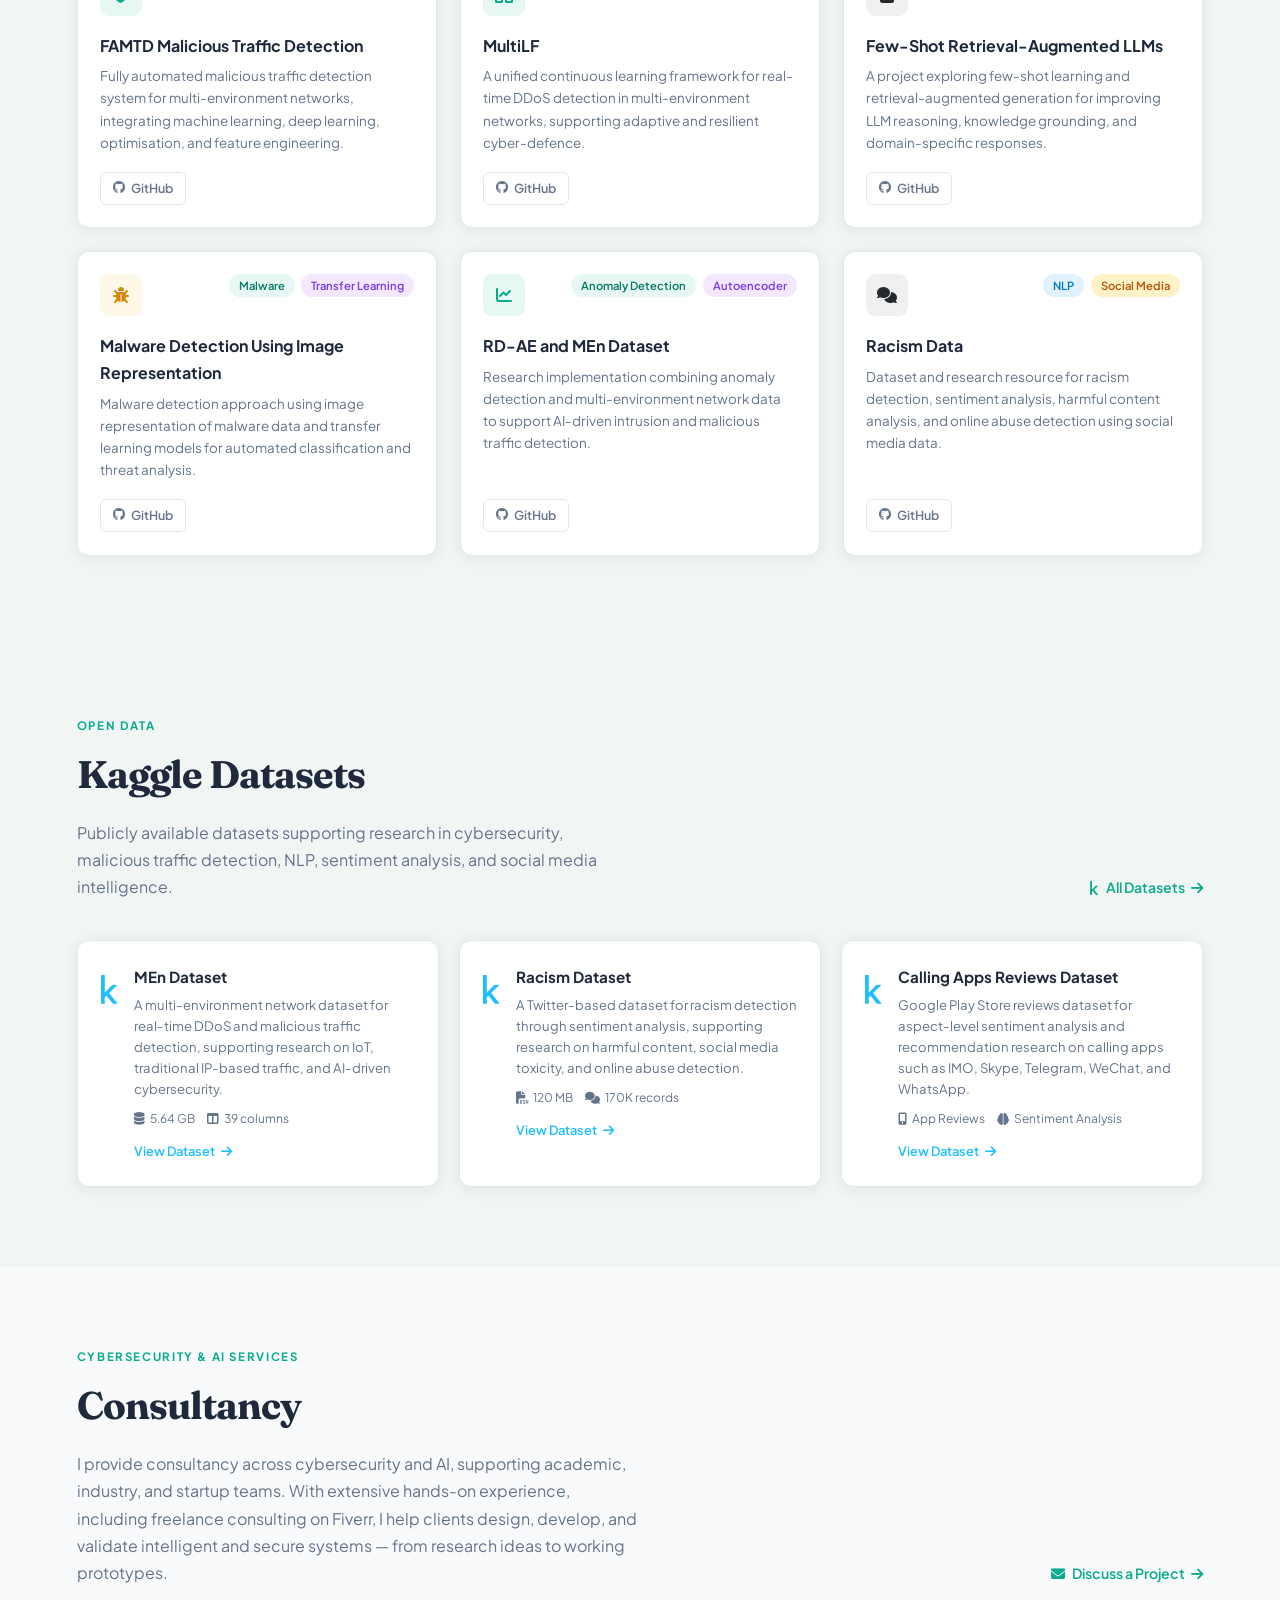
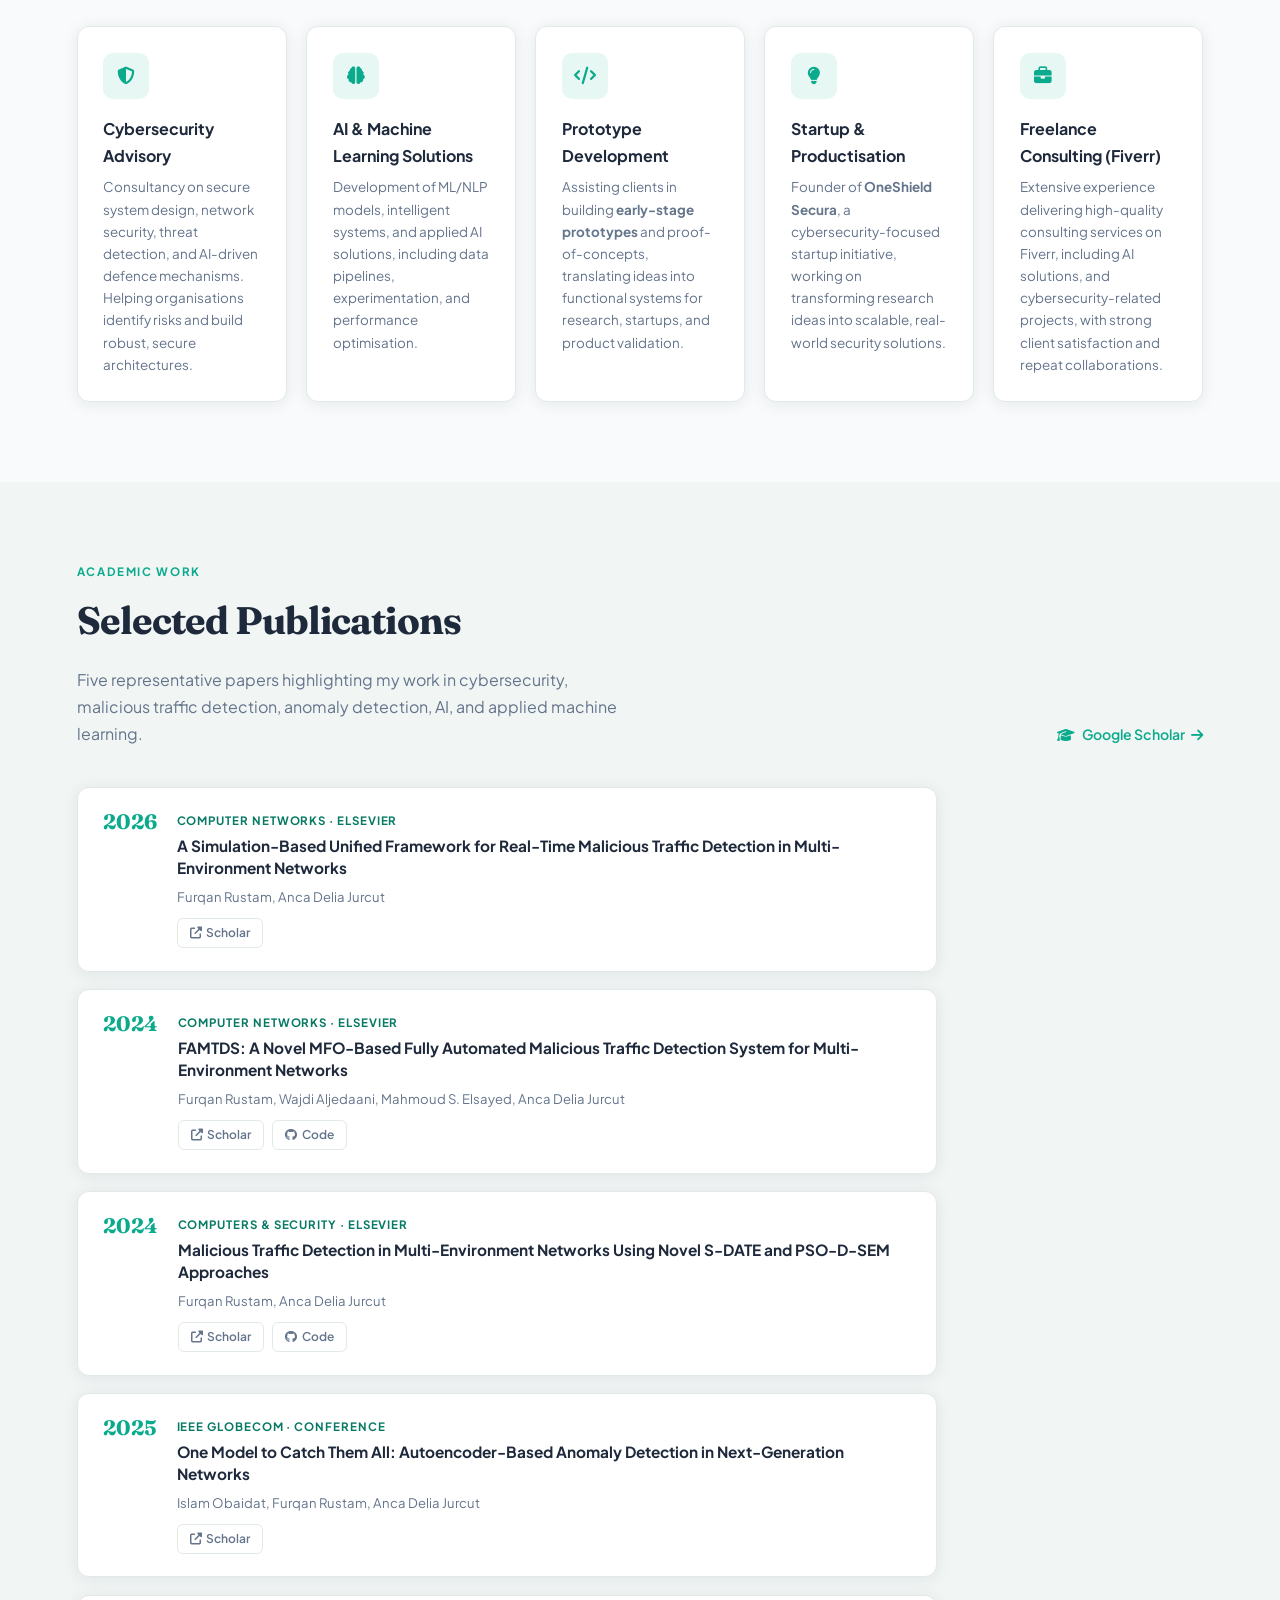
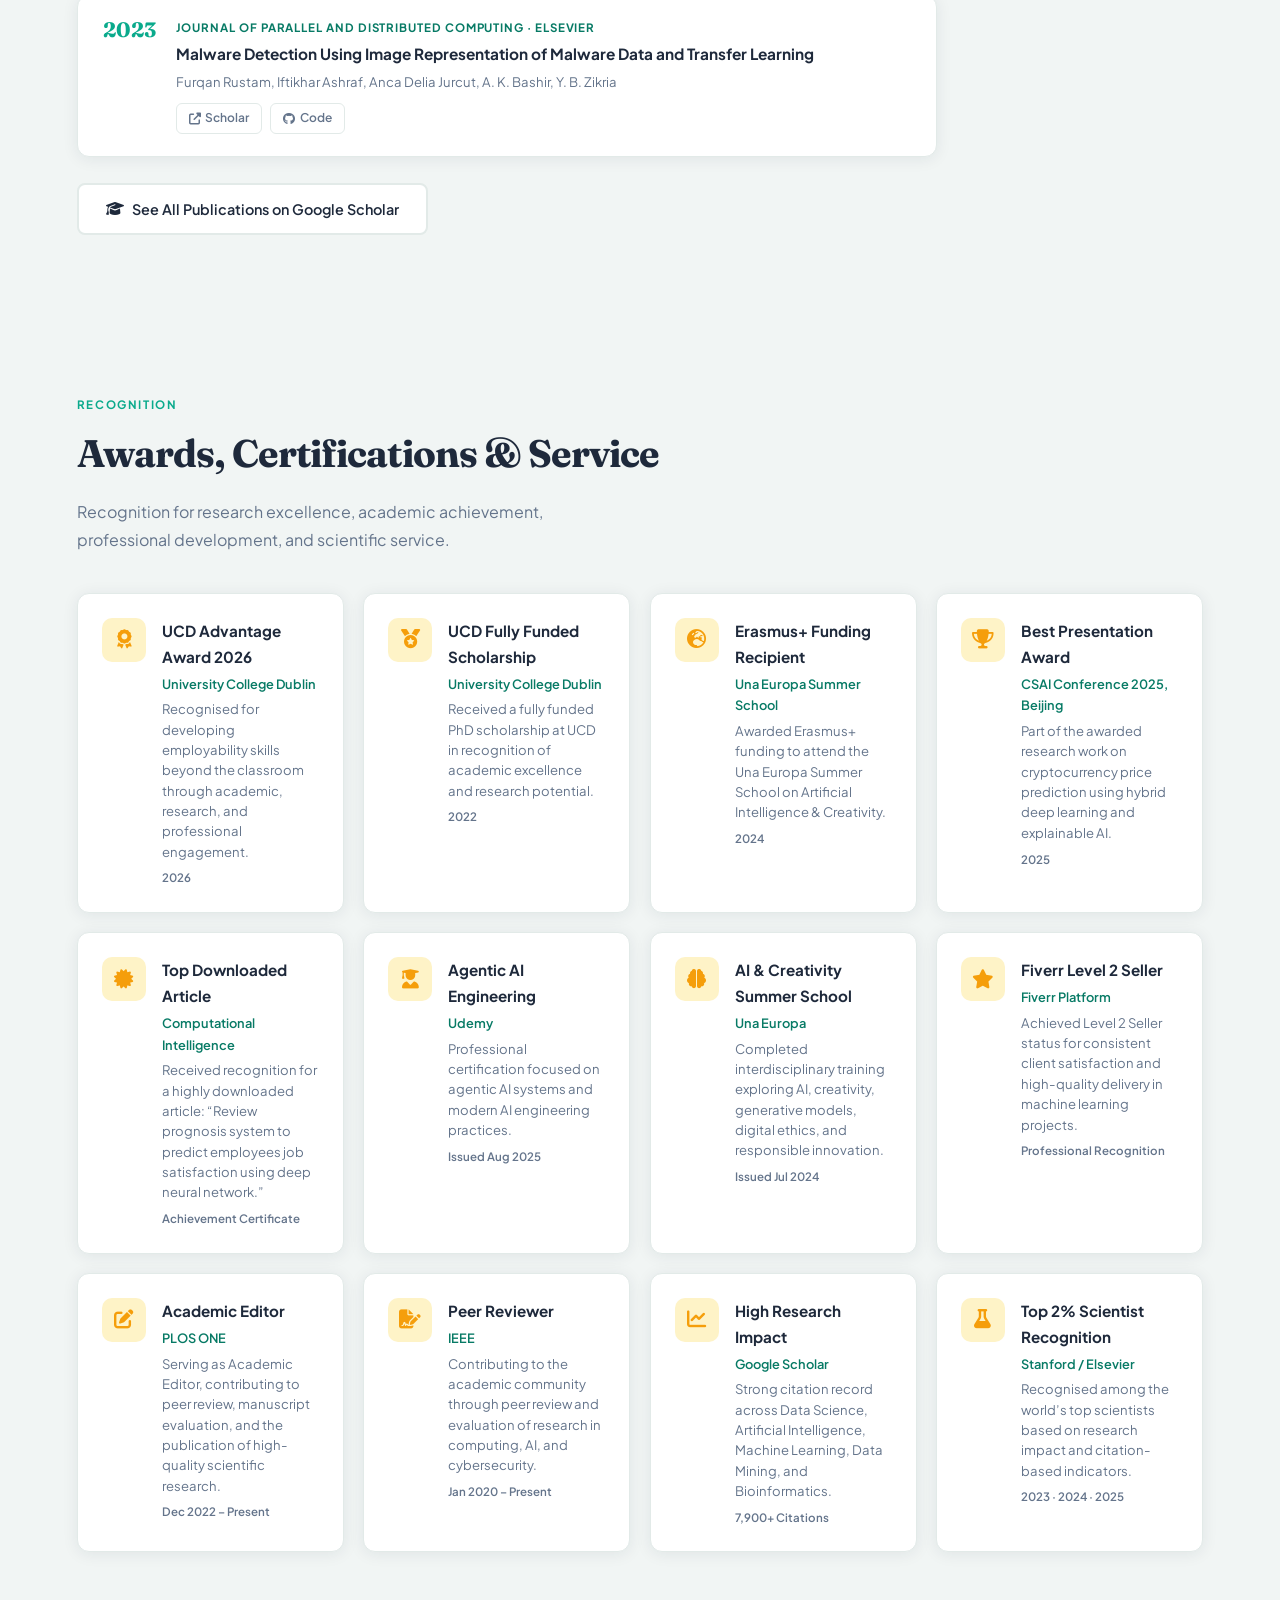
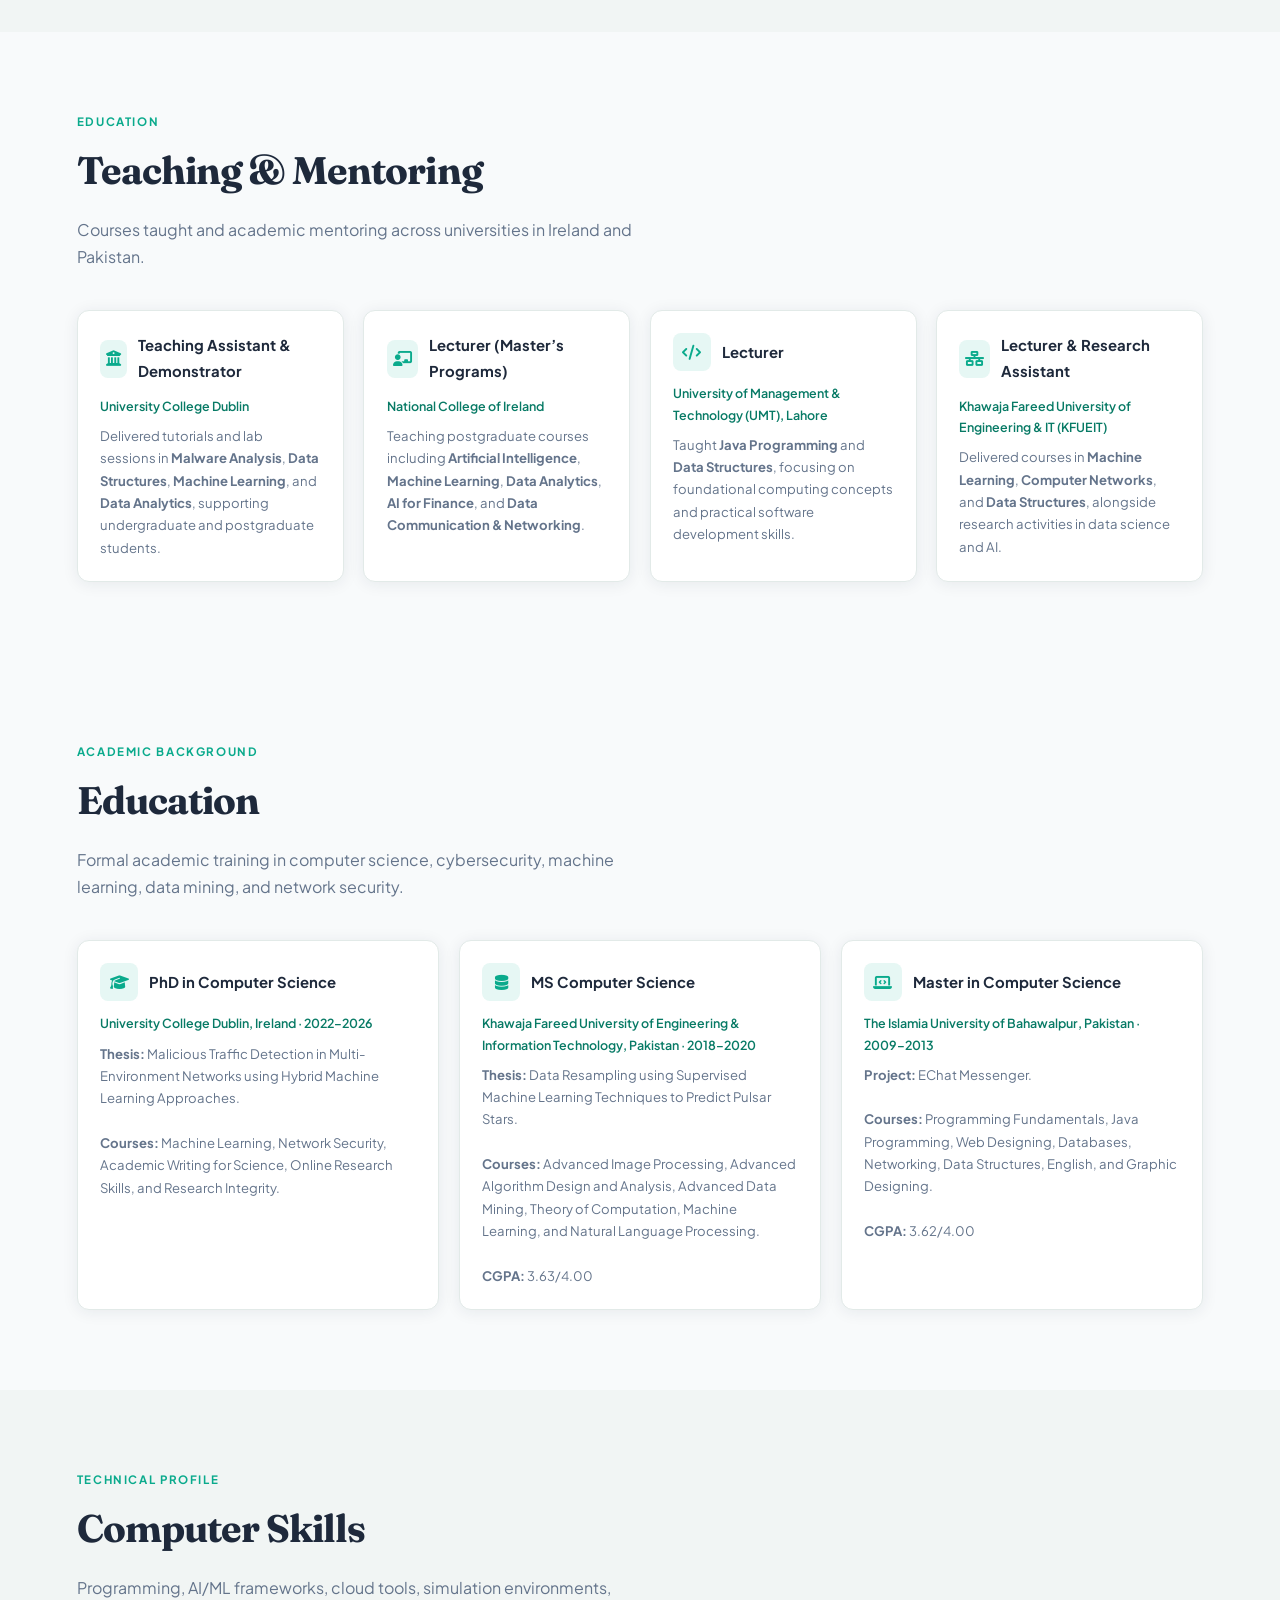
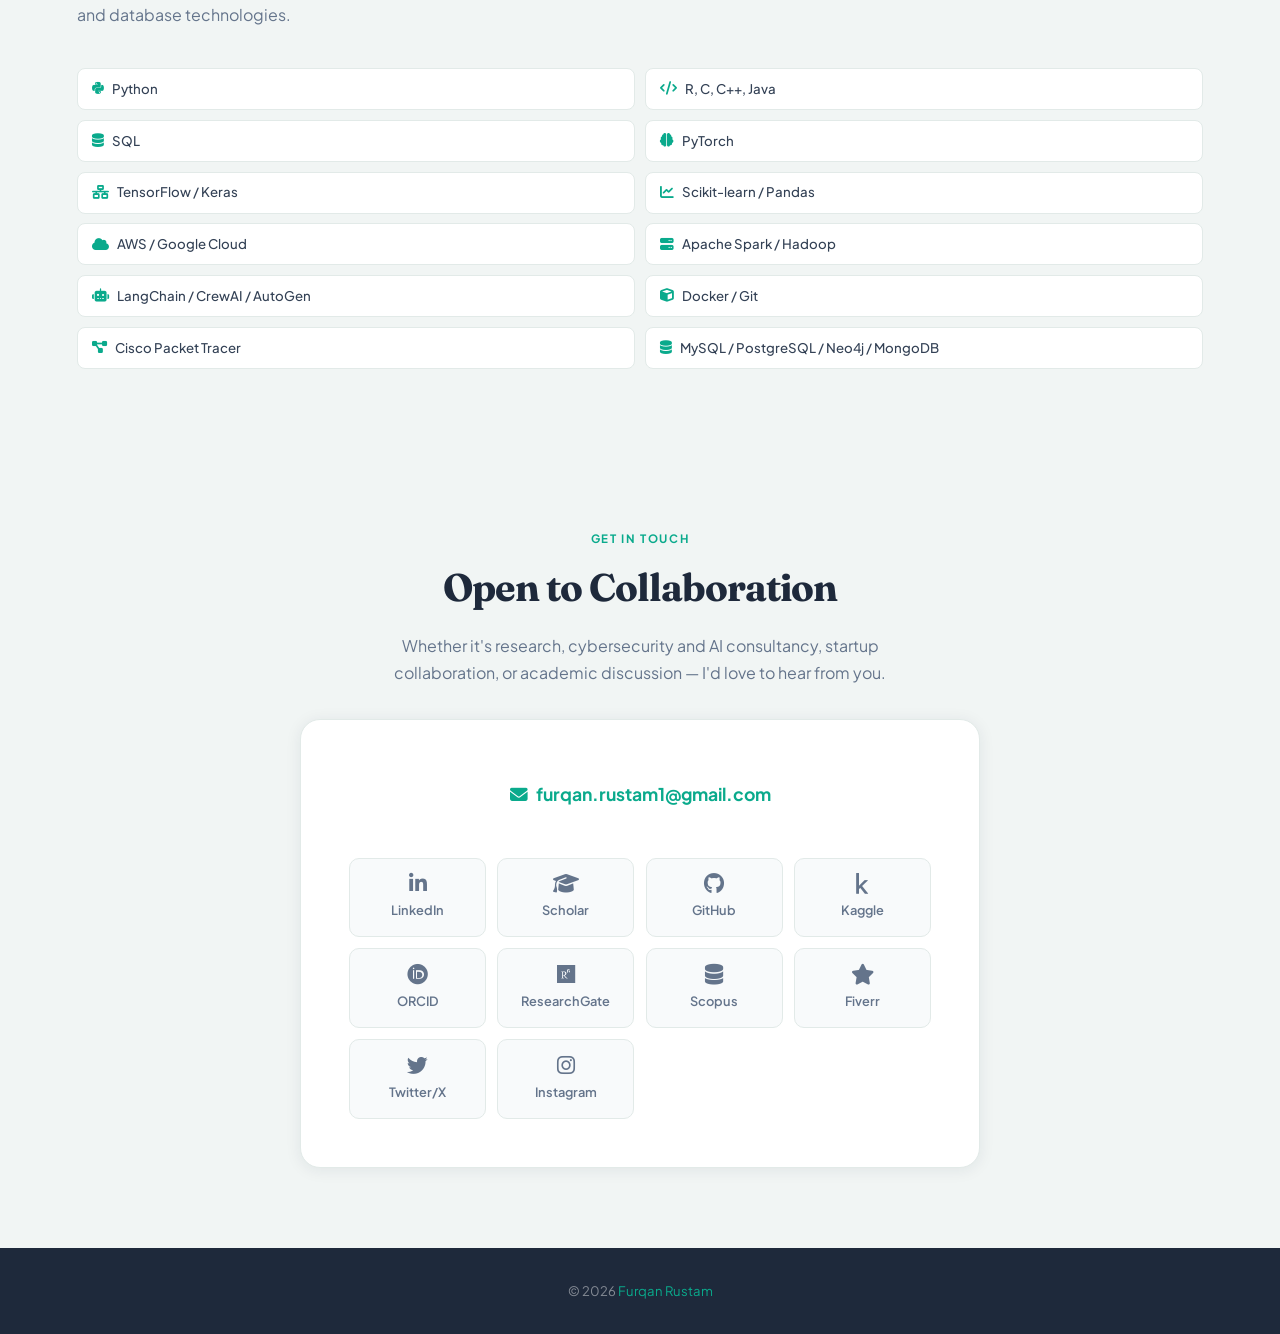
==== commit f392ce53: "Update index.html" ====
--- a/index.html
+++ b/index.html
@@ -4,7 +4,7 @@
   <meta charset="UTF-8" />
   <meta name="viewport" content="width=device-width, initial-scale=1.0" />
   <title>Furqan Rustam — Cybersecurity Researcher & AI Scientist</title>
-  <meta name="description" content="Furqan Rustam — PhD Candidate at University College Dublin. Cybersecurity Researcher using AI & NLP for safer digital systems." />
+  <meta name="description" content="Furqan Rustam — PhD Scholar at University College Dublin. Cybersecurity Researcher using AI & NLP for safer digital systems." />
   <link rel="preconnect" href="https://fonts.googleapis.com" />
   <link rel="preconnect" href="https://fonts.gstatic.com" crossorigin />
   <link href="https://fonts.googleapis.com/css2?family=Fraunces:ital,wght@0,400;0,600;0,700;1,400&family=Plus+Jakarta+Sans:wght@300;400;500;600;700&display=swap" rel="stylesheet" />
@@ -1274,7 +1274,7 @@
 
 <!-- FOOTER -->
 <footer>
-  <p>© 2026 <a href="#home">Furqan Rustam</a> &nbsp;·&nbsp; PhD Candidate, University College Dublin</p>
+  <p>© 2026 <a href="#home">Furqan Rustam</a></p>
 </footer>
 
 <script>
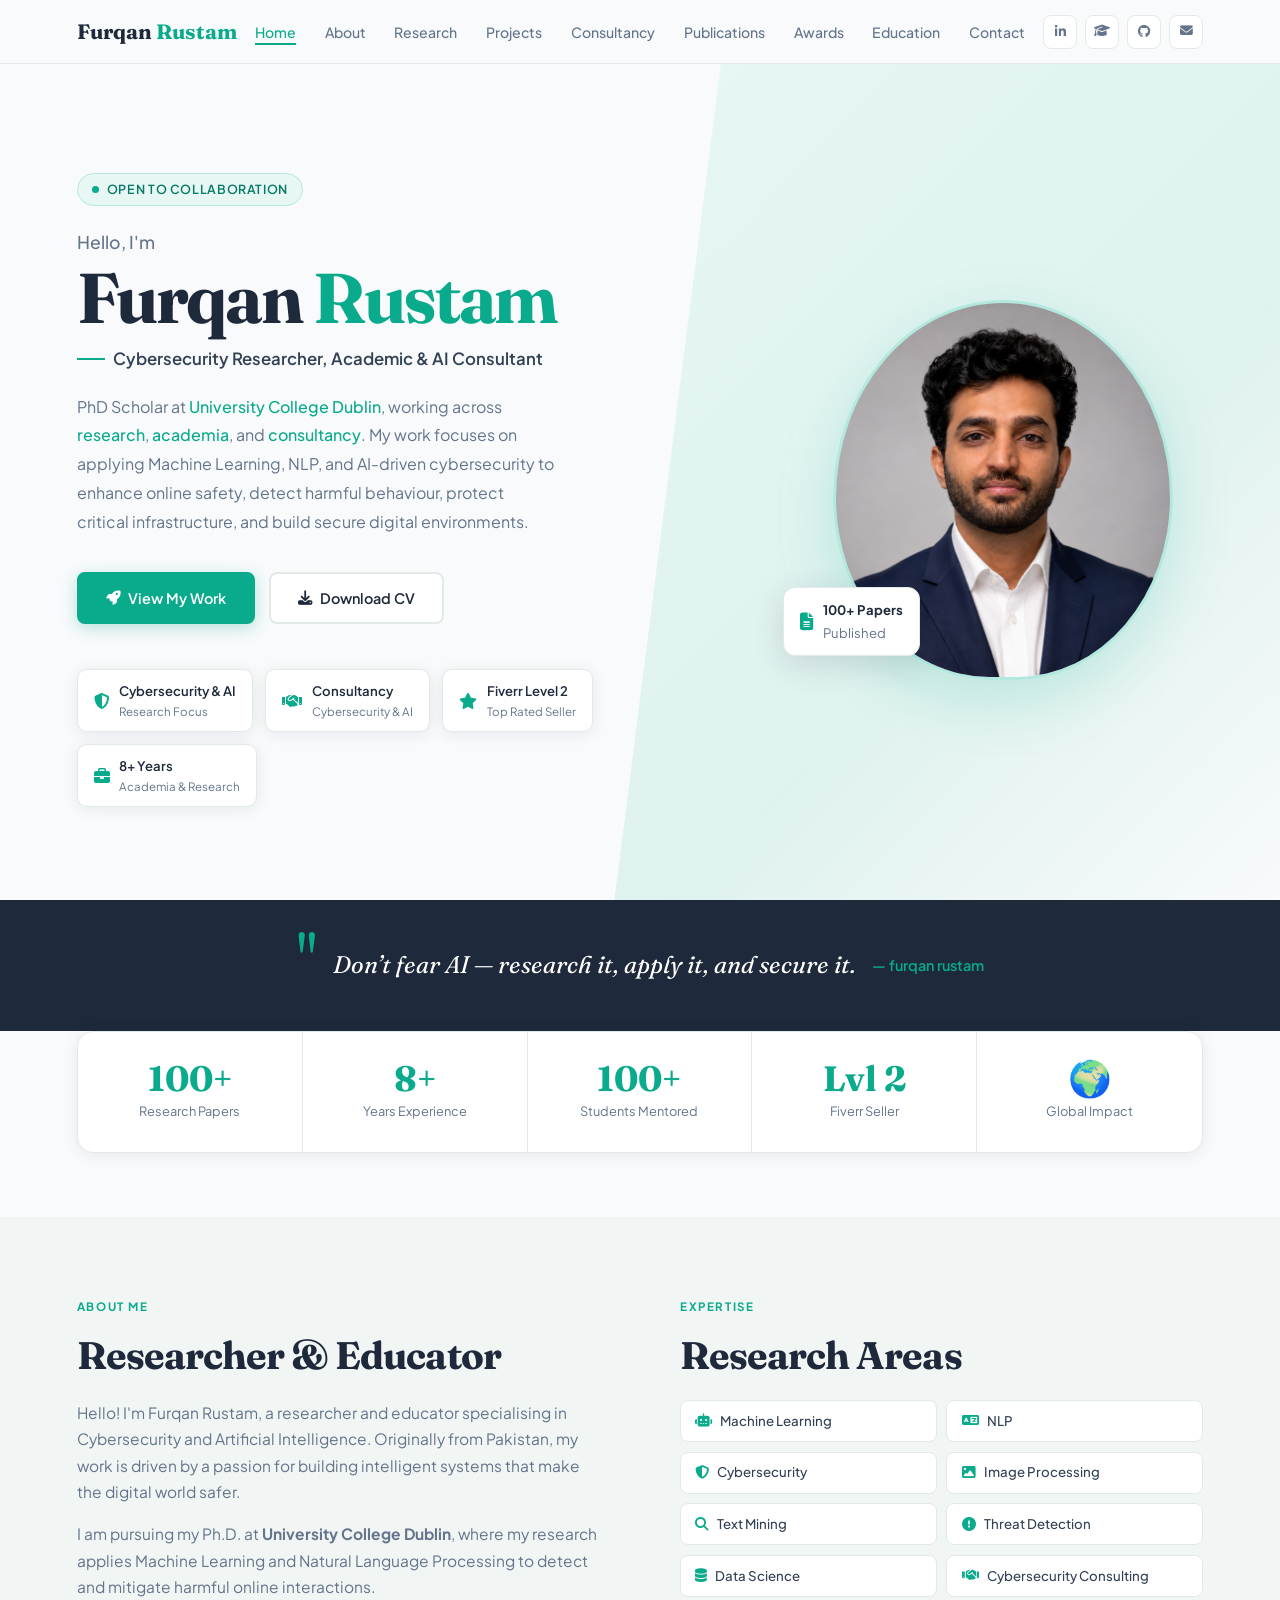
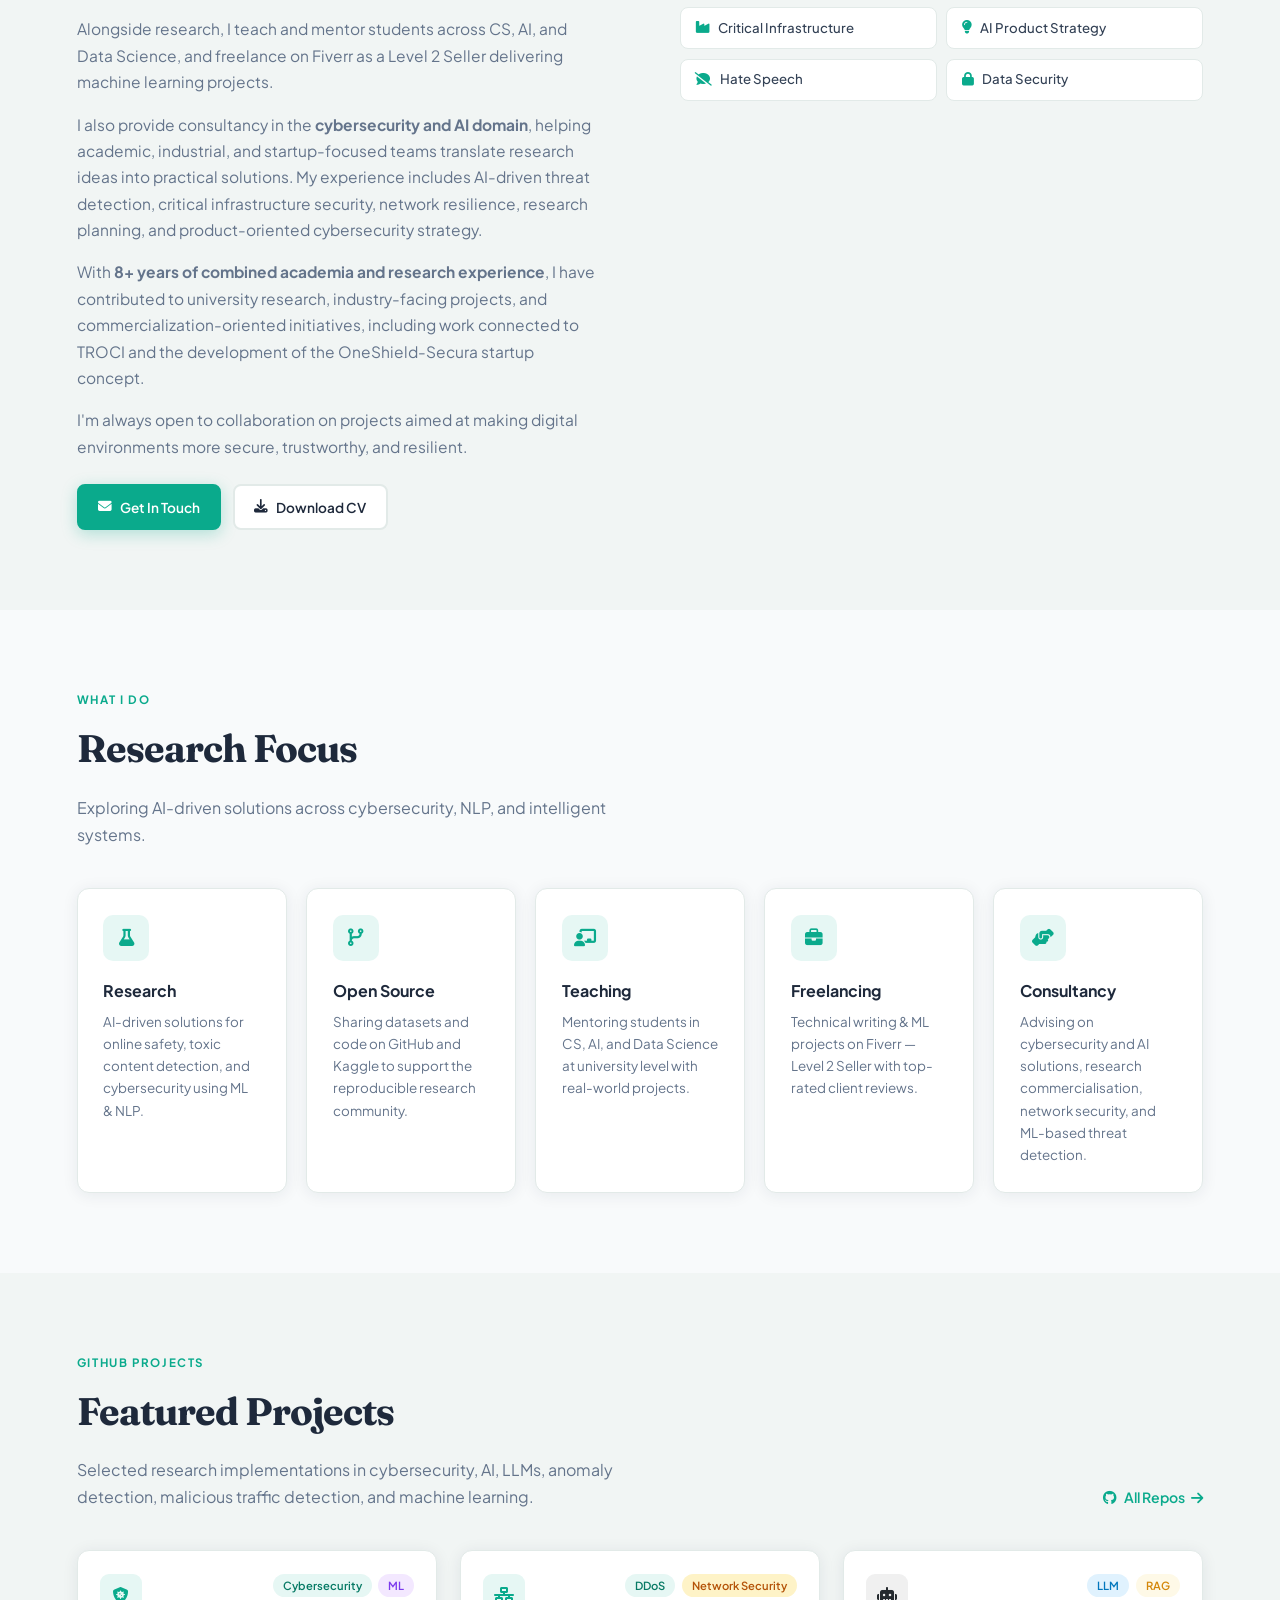
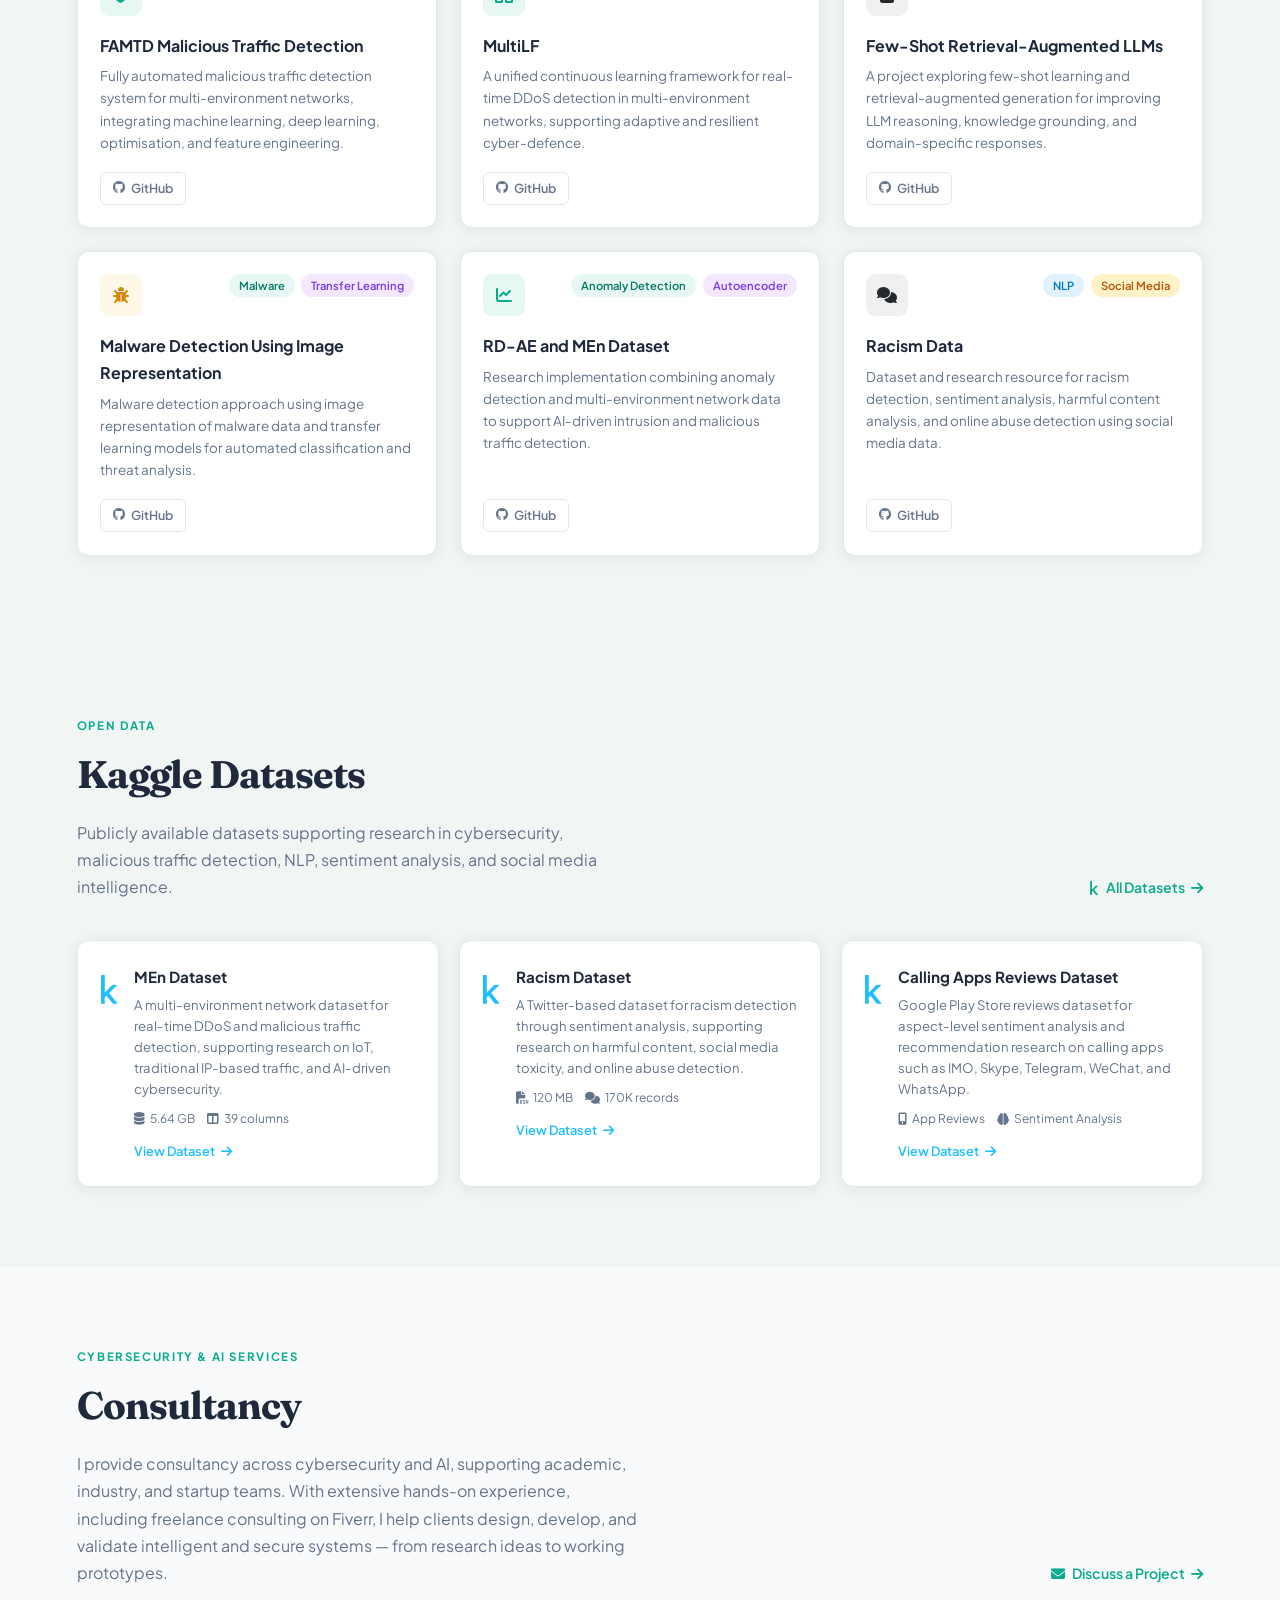
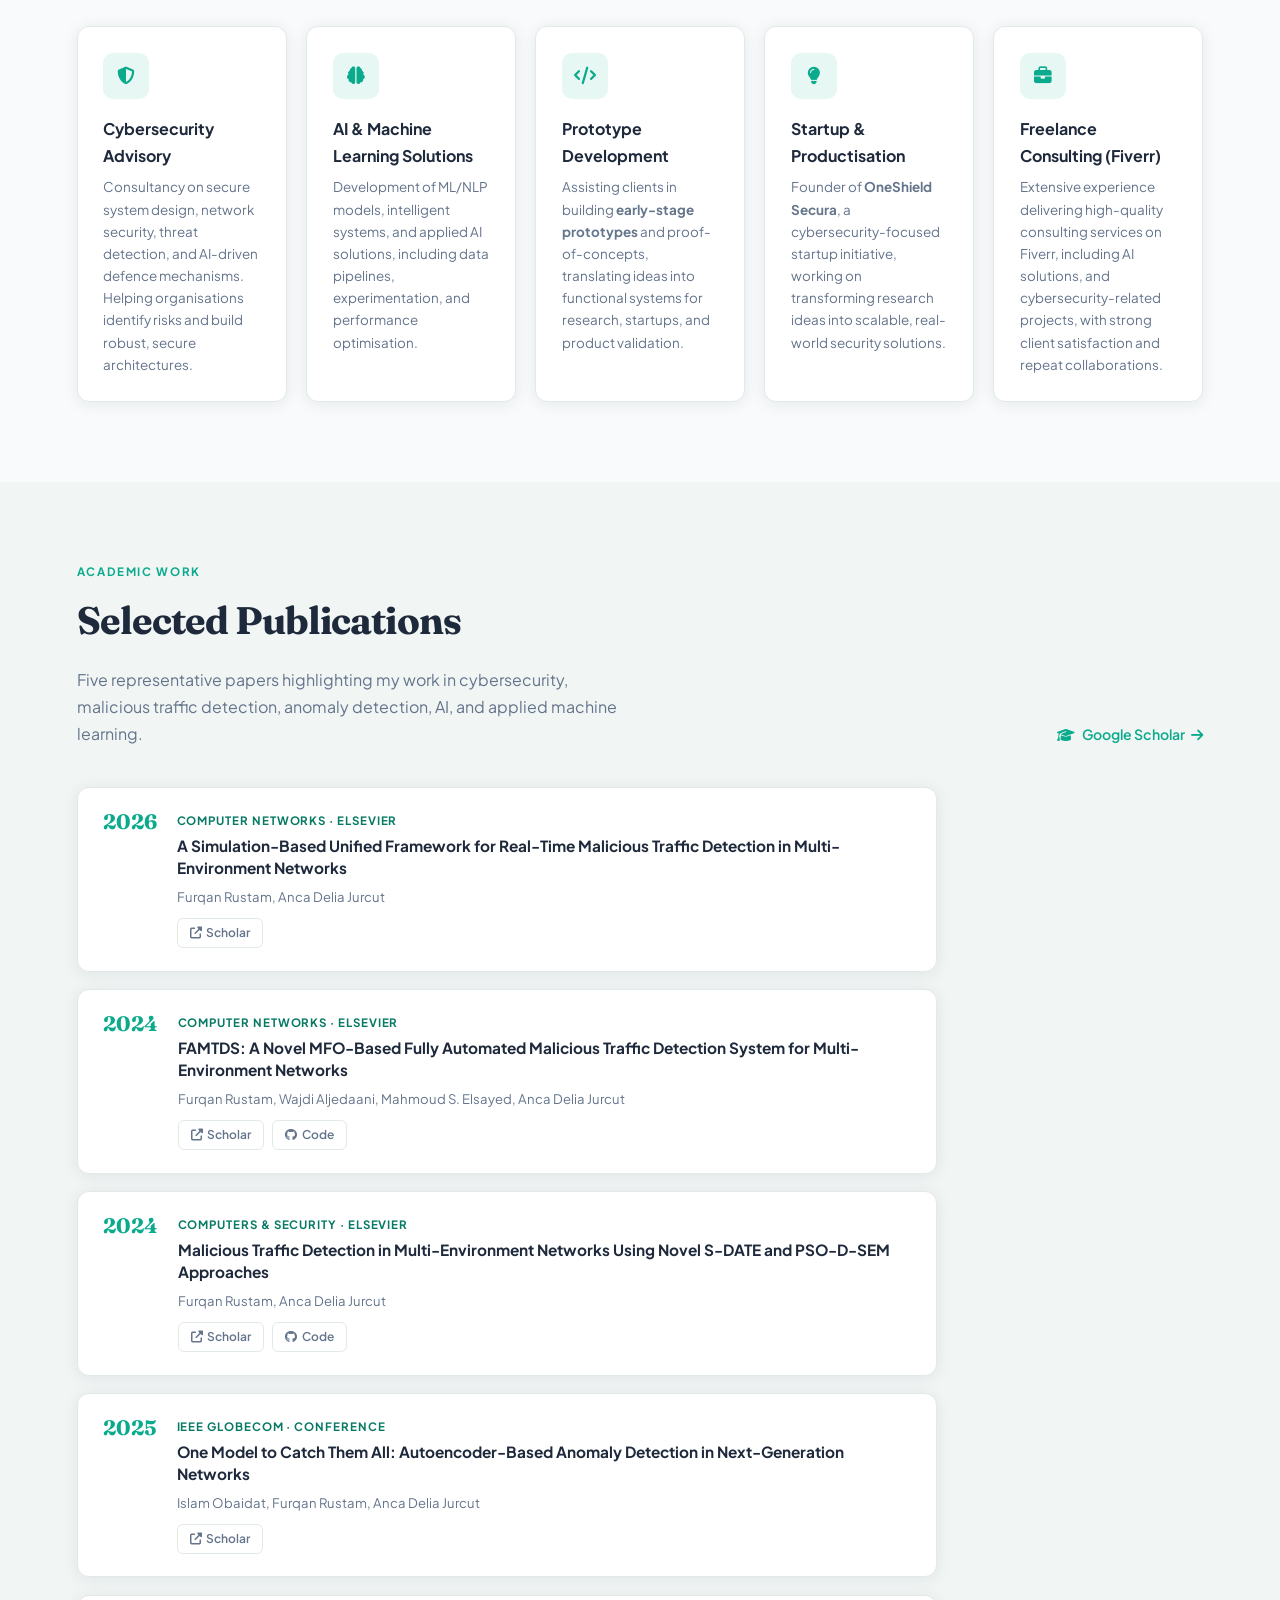
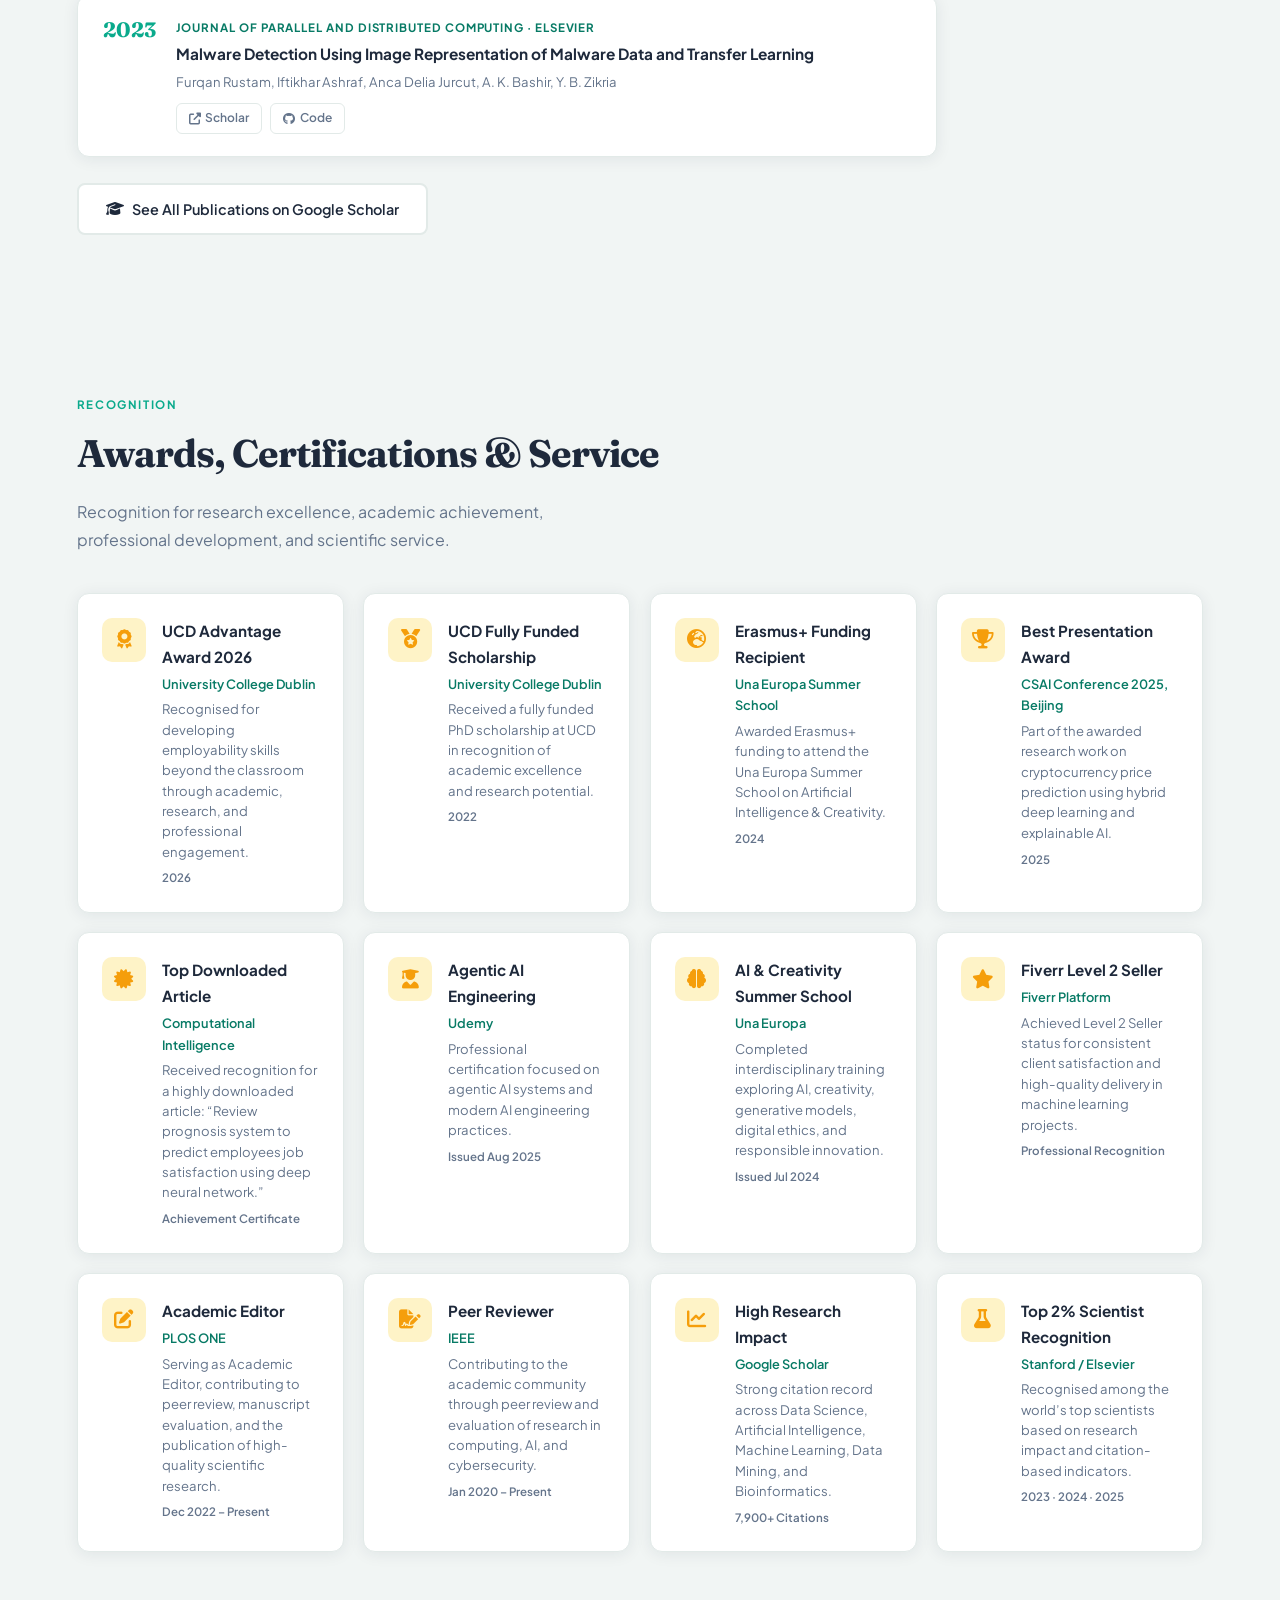
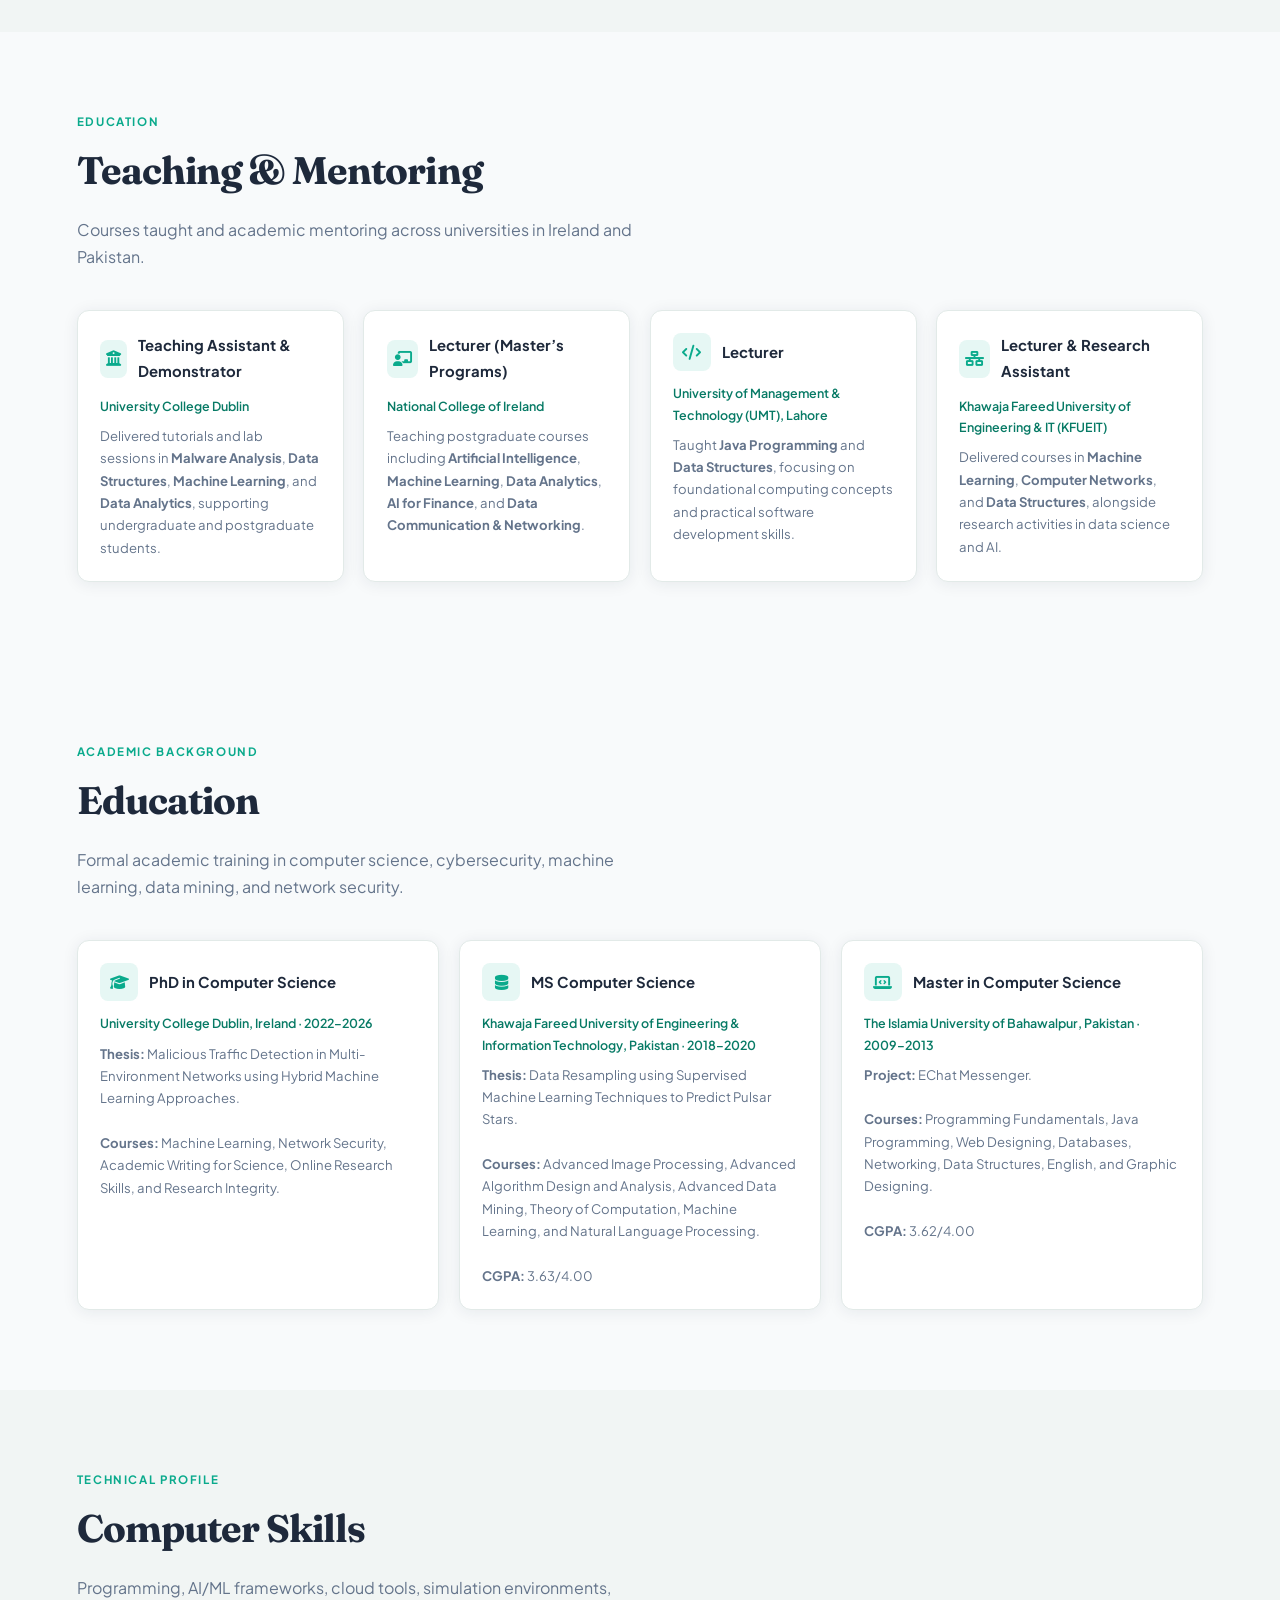
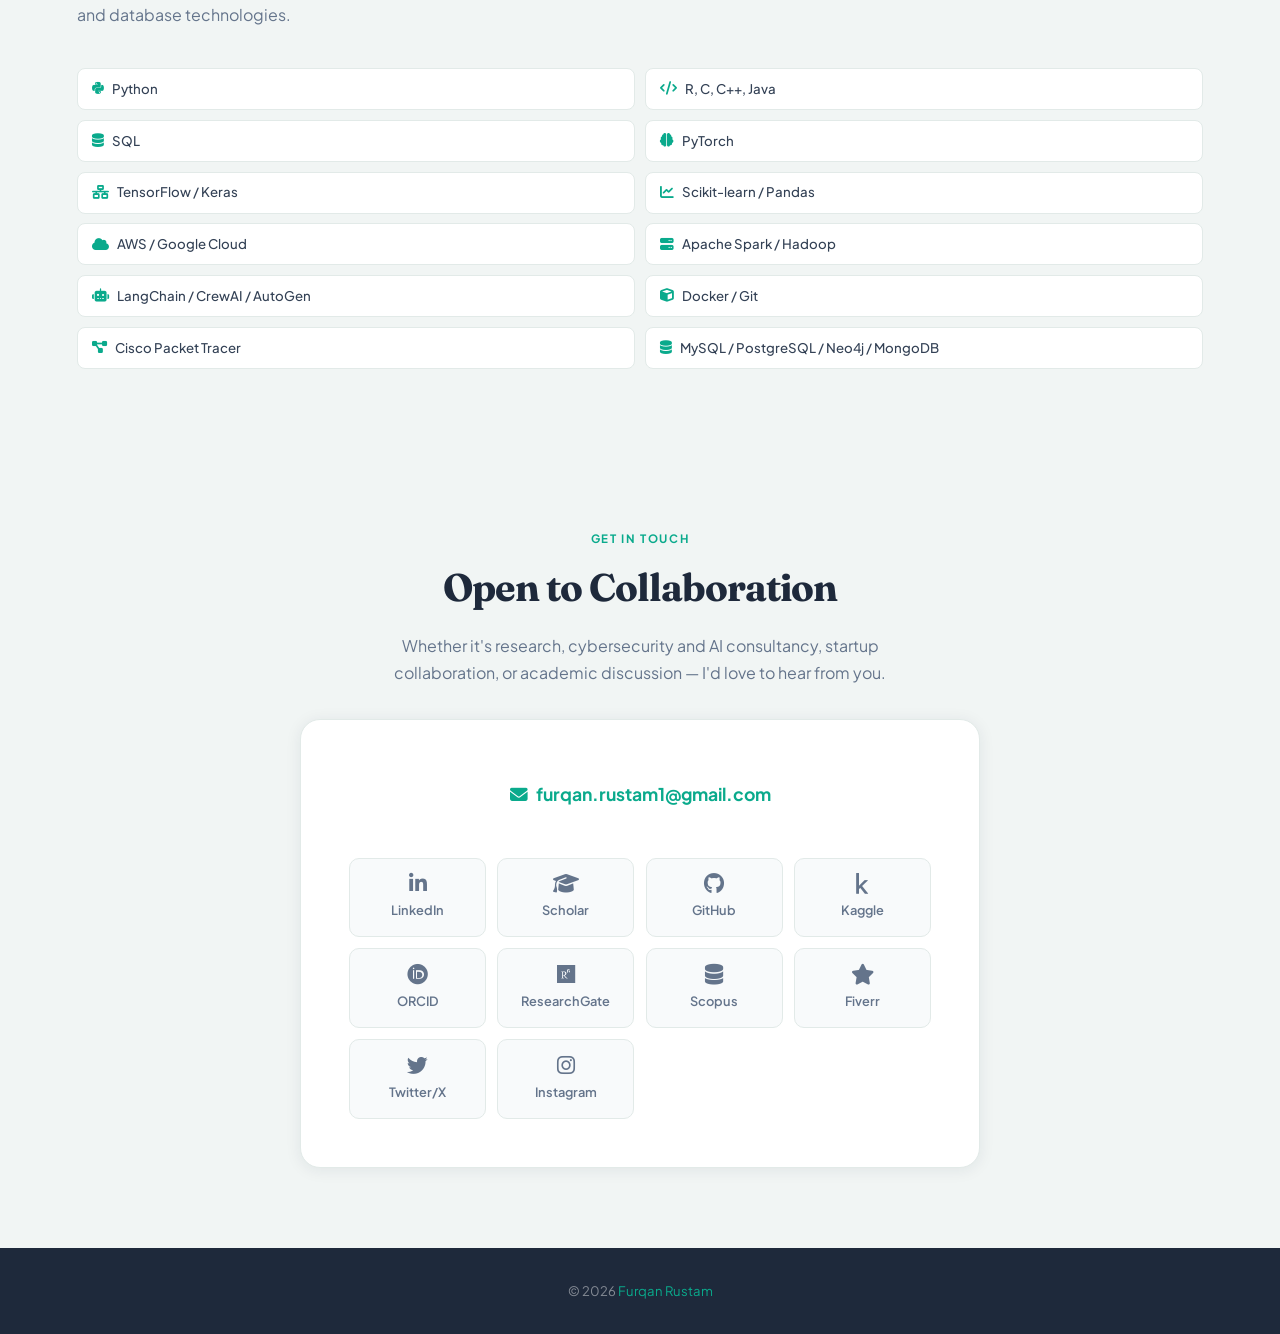
==== commit ed17b973: "Update index.html" ====
--- a/index.html
+++ b/index.html
@@ -469,7 +469,7 @@
         2. Delete the <div class="photo-ph">...</div> block below
         3. Replace it with: <img src="photo.jpg" alt="Furqan Rustam" />
       -->
-      <img src="profile.jpeg" alt="Furqan Rustam" />
+      <img src="furqan1.png" alt="Furqan Rustam" />
     </div>
     <div class="hero-float-card">
       <i class="fas fa-file-alt"></i>
